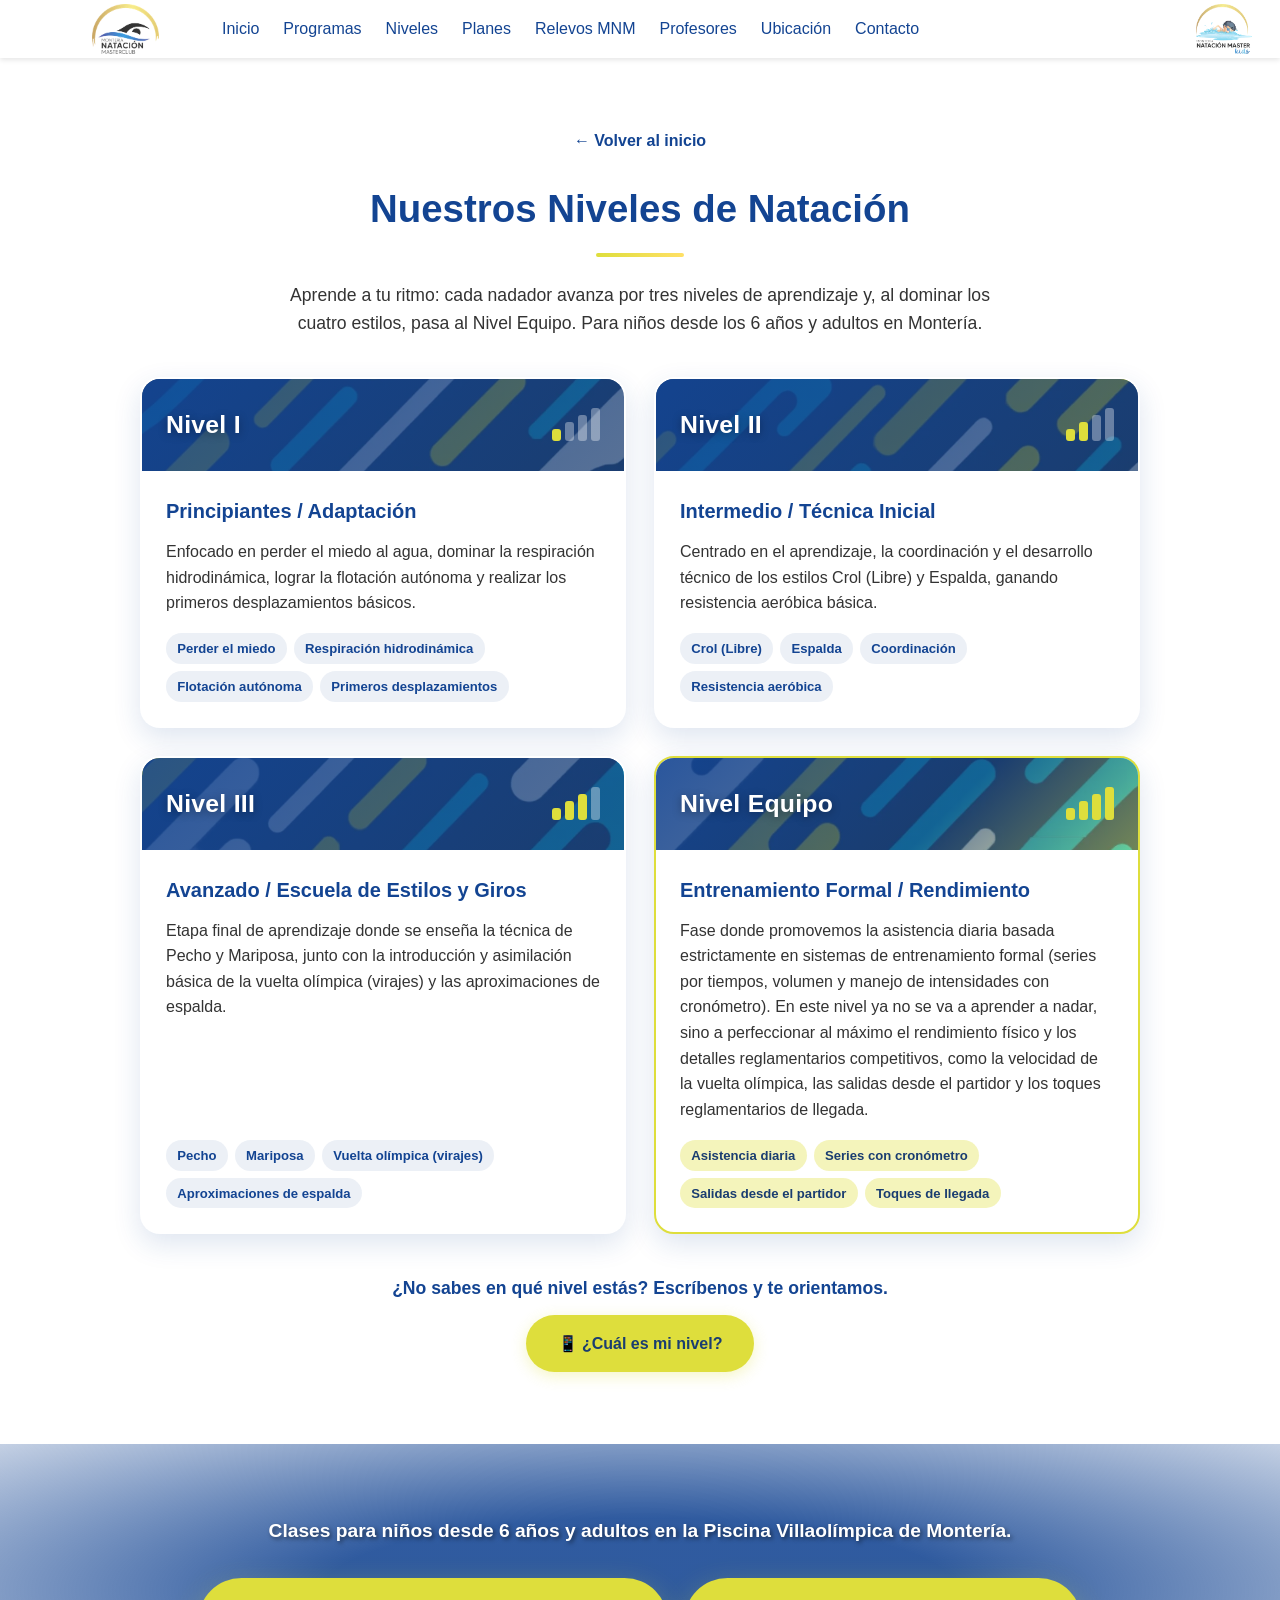
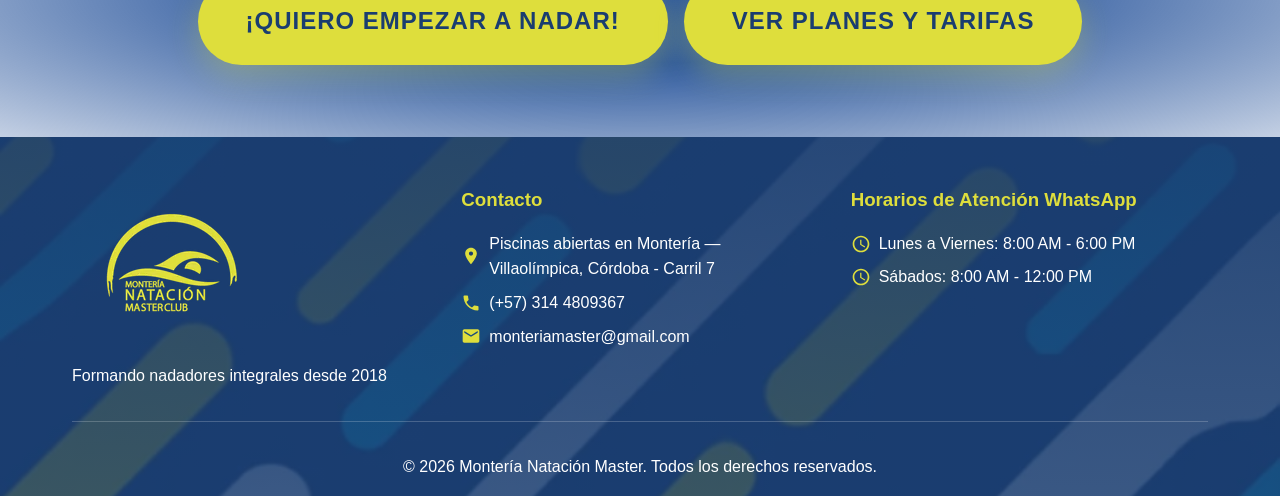
==== niveles/index.html @ 9a516d20 "adicionar archivos y readme y copyrigth" ====
<!DOCTYPE html>
<html lang="es">
<head>
    <meta charset="UTF-8">
    <meta name="viewport" content="width=device-width, initial-scale=1.0">

    <!-- SEO Meta Tags -->
    <title>Niveles de Natación en Montería | Nivel I, II, III y Equipo | Club MNM</title>
    <meta name="description" content="Conoce los niveles de natación del Club Montería Natación Master: Nivel I Principiantes, Nivel II Técnica Inicial, Nivel III Estilos y Giros y Nivel Equipo. Niños desde 6 años y adultos.">
    <meta name="keywords" content="niveles de natacion, niveles de natacion monteria, natacion principiantes monteria, perder el miedo al agua, aprender a nadar monteria, clases de natacion niños monteria, clases de natacion adultos monteria, equipo de natacion monteria">
    <meta name="author" content="Club Montería Natación Master">
    <meta name="robots" content="index, follow, max-image-preview:large, max-snippet:-1, max-video-preview:-1">
    <meta name="geo.region" content="CO-COR">
    <meta name="geo.placename" content="Montería">
    <link rel="canonical" href="https://monterianatacionmaster.netlify.app/niveles/">

    <!-- Open Graph / Facebook -->
    <meta property="og:type" content="website">
    <meta property="og:url" content="https://monterianatacionmaster.netlify.app/niveles/">
    <meta property="og:title" content="Niveles de Natación | Club Montería Natación Master">
    <meta property="og:description" content="Nivel I Principiantes · Nivel II Técnica Inicial · Nivel III Estilos y Giros · Nivel Equipo. ¿Cuál es tu nivel? Niños desde 6 años y adultos en Montería.">
    <meta property="og:image" content="https://monterianatacionmaster.netlify.app/logo/MNM.png">
    <meta property="og:image:width" content="1202">
    <meta property="og:image:height" content="900">
    <meta property="og:image:alt" content="Club Montería Natación Master - Niveles de natación">
    <meta property="og:locale" content="es_CO">
    <meta property="og:site_name" content="Club Montería Natación Master">

    <!-- Twitter Card -->
    <meta name="twitter:card" content="summary_large_image">
    <meta name="twitter:url" content="https://monterianatacionmaster.netlify.app/niveles/">
    <meta name="twitter:title" content="Niveles de Natación | Club Montería Natación Master">
    <meta name="twitter:description" content="Nivel I Principiantes · Nivel II Técnica Inicial · Nivel III Estilos y Giros · Nivel Equipo. Niños desde 6 años y adultos en Montería.">
    <meta name="twitter:image" content="https://monterianatacionmaster.netlify.app/logo/MNM.png">

    <!-- Favicon -->
    <link rel="icon" type="image/png" href="/logo/MNM.png">

    <!-- Google Tag Manager (carga diferida para no bloquear el render) -->
    <script>
    function loadGTM() {
        (function(w,d,s,l,i){w[l]=w[l]||[];w[l].push({'gtm.start':
        new Date().getTime(),event:'gtm.js'});var f=d.getElementsByTagName(s)[0],
        j=d.createElement(s),dl=l!='dataLayer'?'&l='+l:'';j.async=true;j.src=
        'https://www.googletagmanager.com/gtm.js?id='+i+dl;f.parentNode.insertBefore(j,f);
        })(window,document,'script','dataLayer','GTM-WV86WF3R');
    }
    window.addEventListener('load', function() {
        if ('requestIdleCallback' in window) {
            requestIdleCallback(loadGTM, { timeout: 4000 });
        } else {
            setTimeout(loadGTM, 2000);
        }
    });
    </script>
    <!-- End Google Tag Manager -->
    <link rel="stylesheet" href="/css/styles.min.css?v=20261004c">
    <style>
        .levels-page{margin-top:80px;padding-top:3rem}
        .levels-page .section-title{font-size:2.4rem}
        .level-body h2{color:var(--primary-color);font-size:1.25rem;margin-bottom:.75rem}
        .nav-logos a{display:flex;align-items:center;pointer-events:auto}
        .levels-back{display:inline-block;margin-bottom:1.5rem;color:var(--primary-color);font-weight:700;text-decoration:none}
        .levels-back:hover{text-decoration:underline}
        .levels-page-actions{display:flex;flex-wrap:wrap;gap:1rem;justify-content:center;margin-top:1.25rem}
        .levels-page-actions .enrollment-button{margin:0}
        @media (max-width:768px){
            .levels-page{margin-top:70px;padding-top:2rem}
            .levels-page .section-title{font-size:1.9rem}
        }
    </style>
</head>
<body>
    <!-- Google Tag Manager (noscript) -->
    <noscript><iframe src="https://www.googletagmanager.com/ns.html?id=GTM-WV86WF3R"
    height="0" width="0" style="display:none;visibility:hidden"></iframe></noscript>
    <!-- End Google Tag Manager (noscript) -->

    <!-- Header -->
    <header class="header">
        <nav class="nav-container" aria-label="Navegación principal">
            <div class="nav-logos">
                <a href="/" aria-label="Ir al inicio"><img src="/logo/MNM.webp" alt="Logo Montería Natación Master" class="nav-logo-left" decoding="async"></a>
                <a href="/" aria-label="Ir al inicio"><img src="/logo/MNMKIDS.webp" alt="Logo MNM Kids" class="nav-logo-right" decoding="async"></a>
            </div>
            <button type="button" class="hamburger" id="hamburger" aria-label="Abrir menú de navegación" aria-expanded="false" aria-controls="navMenu">
                <span></span>
                <span></span>
                <span></span>
            </button>
            <ul class="nav-menu" id="navMenu">
                <li><a href="/">Inicio</a></li>
                <li><a href="/#programas">Programas</a></li>
                <li><a href="/niveles/" aria-current="page">Niveles</a></li>
                <li><a href="/#planes">Planes</a></li>
                <li><a href="/#relevos">Relevos MNM</a></li>
                <li><a href="/#profesores">Profesores</a></li>
                <li><a href="/#ubicacion">Ubicación</a></li>
                <li><a href="/#contacto">Contacto</a></li>
            </ul>
        </nav>
    </header>

    <main>
        <!-- Nuestros Niveles -->
        <section class="section levels-section levels-page visible" id="niveles">
            <div class="container">
                <a href="/" class="levels-back">← Volver al inicio</a>
                <h1 class="section-title">Nuestros Niveles de Natación</h1>
                <p class="levels-intro">Aprende a tu ritmo: cada nadador avanza por tres niveles de aprendizaje y, al dominar los cuatro estilos, pasa al Nivel Equipo. Para niños desde los 6 años y adultos en Montería.</p>
                <div class="levels-grid">
                    <article class="level-card">
                        <header class="level-header">
                            <span class="level-number">Nivel I</span>
                            <span class="level-meter" aria-hidden="true"><i class="on"></i><i></i><i></i><i></i></span>
                        </header>
                        <div class="level-body">
                            <h2>Principiantes / Adaptación</h2>
                            <p>Enfocado en perder el miedo al agua, dominar la respiración hidrodinámica, lograr la flotación autónoma y realizar los primeros desplazamientos básicos.</p>
                            <ul class="level-tags">
                                <li>Perder el miedo</li>
                                <li>Respiración hidrodinámica</li>
                                <li>Flotación autónoma</li>
                                <li>Primeros desplazamientos</li>
                            </ul>
                        </div>
                    </article>
                    <article class="level-card">
                        <header class="level-header">
                            <span class="level-number">Nivel II</span>
                            <span class="level-meter" aria-hidden="true"><i class="on"></i><i class="on"></i><i></i><i></i></span>
                        </header>
                        <div class="level-body">
                            <h2>Intermedio / Técnica Inicial</h2>
                            <p>Centrado en el aprendizaje, la coordinación y el desarrollo técnico de los estilos Crol (Libre) y Espalda, ganando resistencia aeróbica básica.</p>
                            <ul class="level-tags">
                                <li>Crol (Libre)</li>
                                <li>Espalda</li>
                                <li>Coordinación</li>
                                <li>Resistencia aeróbica</li>
                            </ul>
                        </div>
                    </article>
                    <article class="level-card">
                        <header class="level-header">
                            <span class="level-number">Nivel III</span>
                            <span class="level-meter" aria-hidden="true"><i class="on"></i><i class="on"></i><i class="on"></i><i></i></span>
                        </header>
                        <div class="level-body">
                            <h2>Avanzado / Escuela de Estilos y Giros</h2>
                            <p>Etapa final de aprendizaje donde se enseña la técnica de Pecho y Mariposa, junto con la introducción y asimilación básica de la vuelta olímpica (virajes) y las aproximaciones de espalda.</p>
                            <ul class="level-tags">
                                <li>Pecho</li>
                                <li>Mariposa</li>
                                <li>Vuelta olímpica (virajes)</li>
                                <li>Aproximaciones de espalda</li>
                            </ul>
                        </div>
                    </article>
                    <article class="level-card level-card--top">
                        <header class="level-header">
                            <span class="level-number">Nivel Equipo</span>
                            <span class="level-meter" aria-hidden="true"><i class="on"></i><i class="on"></i><i class="on"></i><i class="on"></i></span>
                        </header>
                        <div class="level-body">
                            <h2>Entrenamiento Formal / Rendimiento</h2>
                            <p>Fase donde promovemos la asistencia diaria basada estrictamente en sistemas de entrenamiento formal (series por tiempos, volumen y manejo de intensidades con cronómetro). En este nivel ya no se va a aprender a nadar, sino a perfeccionar al máximo el rendimiento físico y los detalles reglamentarios competitivos, como la velocidad de la vuelta olímpica, las salidas desde el partidor y los toques reglamentarios de llegada.</p>
                            <ul class="level-tags">
                                <li>Asistencia diaria</li>
                                <li>Series con cronómetro</li>
                                <li>Salidas desde el partidor</li>
                                <li>Toques de llegada</li>
                            </ul>
                        </div>
                    </article>
                </div>
                <div class="levels-cta">
                    <p>¿No sabes en qué nivel estás? Escríbenos y te orientamos.</p>
                    <a href="https://wa.me/573144809367?text=Hola,%20quiero%20saber%20en%20qué%20nivel%20de%20natación%20estoy%20(Nivel%20I,%20II,%20III%20o%20Equipo)." target="_blank" rel="noopener noreferrer" class="cta-button">📱 ¿Cuál es mi nivel?</a>
                </div>
            </div>
        </section>

        <section class="enrollment-section">
            <div class="container">
                <p class="enrollment-text">Clases para niños desde 6 años y adultos en la Piscina Villaolímpica de Montería.</p>
                <div class="levels-page-actions">
                    <a href="https://wa.me/573144809367?text=Hola,%20vi%20los%20niveles%20de%20natación%20y%20quiero%20inscribirme." target="_blank" rel="noopener noreferrer" class="enrollment-button">¡Quiero empezar a nadar!</a>
                    <a href="/#planes" class="enrollment-button">Ver planes y tarifas</a>
                </div>
            </div>
        </section>
    </main>

    <!-- Footer -->
    <footer class="footer" id="contacto">
        <div class="container">
            <div class="footer-content">
                <div class="footer-section">
                    <img src="/logo/LOGO-AMARILLO.webp" alt="Montería Natación Master" class="footer-logo" loading="lazy" decoding="async">
                    <p>Formando nadadores integrales desde 2018</p>
                </div>
                <div class="footer-section">
                    <h3>Contacto</h3>
                    <div class="contact-item">
                        <svg class="contact-icon" viewBox="0 0 24 24">
                            <path d="M12 2C8.13 2 5 5.13 5 9c0 5.25 7 13 7 13s7-7.75 7-13c0-3.87-3.13-7-7-7zm0 9.5c-1.38 0-2.5-1.12-2.5-2.5s1.12-2.5 2.5-2.5 2.5 1.12 2.5 2.5-1.12 2.5-2.5 2.5z"/>
                        </svg>
                        <span>Piscinas abiertas en Montería — Villaolímpica, Córdoba - Carril 7</span>
                    </div>
                    <div class="contact-item">
                        <svg class="contact-icon" viewBox="0 0 24 24">
                            <path d="M6.62 10.79c1.44 2.83 3.76 5.14 6.59 6.59l2.2-2.2c.27-.27.67-.36 1.02-.24 1.12.37 2.33.57 3.57.57.55 0 1 .45 1 1V20c0 .55-.45 1-1 1-9.39 0-17-7.61-17-17 0-.55.45-1 1-1h3.5c.55 0 1 .45 1 1 0 1.25.2 2.45.57 3.57.11.35.03.74-.25 1.02l-2.2 2.2z"/>
                        </svg>
                        <span>(+57) 314 4809367</span>
                    </div>
                    <div class="contact-item">
                        <svg class="contact-icon" viewBox="0 0 24 24">
                            <path d="M20 4H4c-1.1 0-1.99.9-1.99 2L2 18c0 1.1.9 2 2 2h16c1.1 0 2-.9 2-2V6c0-1.1-.9-2-2-2zm0 4l-8 5-8-5V6l8 5 8-5v2z"/>
                        </svg>
                        <span>monteriamaster@gmail.com</span>
                    </div>
                </div>
                <div class="footer-section">
                    <h3>Horarios de Atención WhatsApp</h3>
                    <div class="contact-item">
                        <svg class="contact-icon" viewBox="0 0 24 24">
                            <path d="M11.99 2C6.47 2 2 6.48 2 12s4.47 10 9.99 10C17.52 22 22 17.52 22 12S17.52 2 11.99 2zM12 20c-4.42 0-8-3.58-8-8s3.58-8 8-8 8 3.58 8 8-3.58 8-8 8z"/>
                            <path d="M12.5 7H11v6l5.25 3.15.75-1.23-4.5-2.67z"/>
                        </svg>
                        <span>Lunes a Viernes: 8:00 AM - 6:00 PM</span>
                    </div>
                    <div class="contact-item">
                        <svg class="contact-icon" viewBox="0 0 24 24">
                            <path d="M11.99 2C6.47 2 2 6.48 2 12s4.47 10 9.99 10C17.52 22 22 17.52 22 12S17.52 2 11.99 2zM12 20c-4.42 0-8-3.58-8-8s3.58-8 8-8 8 3.58 8 8-3.58 8-8 8z"/>
                            <path d="M12.5 7H11v6l5.25 3.15.75-1.23-4.5-2.67z"/>
                        </svg>
                        <span>Sábados: 8:00 AM - 12:00 PM</span>
                    </div>
                </div>
            </div>
            <div class="footer-bottom">
                <p>&copy; 2026 Montería Natación Master. Todos los derechos reservados.</p>
            </div>
        </div>
    </footer>

    <script type="application/ld+json">
    {
      "@context": "https://schema.org",
      "@type": "BreadcrumbList",
      "itemListElement": [
        {"@type": "ListItem", "position": 1, "name": "Inicio", "item": "https://monterianatacionmaster.netlify.app/"},
        {"@type": "ListItem", "position": 2, "name": "Niveles de natación", "item": "https://monterianatacionmaster.netlify.app/niveles/"}
      ]
    }
    </script>
    <script type="application/ld+json">
    {
      "@context": "https://schema.org",
      "@type": "ItemList",
      "name": "Niveles de natación - Club Montería Natación Master",
      "itemListElement": [
        {"@type": "ListItem", "position": 1, "name": "Nivel I — Principiantes / Adaptación"},
        {"@type": "ListItem", "position": 2, "name": "Nivel II — Intermedio / Técnica Inicial"},
        {"@type": "ListItem", "position": 3, "name": "Nivel III — Avanzado / Escuela de Estilos y Giros"},
        {"@type": "ListItem", "position": 4, "name": "Nivel Equipo — Entrenamiento Formal / Rendimiento"}
      ]
    }
    </script>

    <script>
        (function () {
            var hamburger = document.getElementById('hamburger');
            var navMenu = document.getElementById('navMenu');
            function setMenuOpen(isOpen) {
                hamburger.classList.toggle('active', isOpen);
                navMenu.classList.toggle('active', isOpen);
                hamburger.setAttribute('aria-expanded', isOpen ? 'true' : 'false');
                hamburger.setAttribute('aria-label', isOpen ? 'Cerrar menú de navegación' : 'Abrir menú de navegación');
            }
            hamburger.addEventListener('click', function () {
                setMenuOpen(!navMenu.classList.contains('active'));
            });
            navMenu.querySelectorAll('a').forEach(function (link) {
                link.addEventListener('click', function () { setMenuOpen(false); });
            });
        })();
    </script>
</body>
</html>
---- css/styles.min.css ----
*{margin:0;padding:0;box-sizing:border-box}:root{--primary-color:#134492;--secondary-color:#dede3c;--tertiary-color:#1a3d70;--text-light:#ffffff;--text-dark:#333333;--gray-light:#f5f5f5}body{font-family:-apple-system,BlinkMacSystemFont,'Segoe UI',Roboto,'Helvetica Neue',Arial,sans-serif;line-height:1.6;color:var(--primary-color);background:white}.header{background:white;color:var(--primary-color);padding:1rem 0;position:fixed;width:100%;top:0;z-index:1000;box-shadow:0 2px 5px rgba(0,0,0,0.1);transition:all 0.3s ease}.header.scrolled{padding:0.5rem 0;box-shadow:0 4px 20px rgba(0,0,0,0.15);background:rgba(255,255,255,0.98);-webkit-backdrop-filter:blur(10px);backdrop-filter:blur(10px)}.header.scrolled .nav-logo-left,.header.scrolled .nav-logo-right{height:40px}.nav-container{max-width:1200px;margin:0 auto;padding:0 2rem;display:flex;justify-content:space-between;align-items:center;position:relative}.nav-logos{position:absolute;top:50%;transform:translateY(-50%);width:100%;display:flex;justify-content:space-between;align-items:center;pointer-events:none;z-index:0;padding:0 20px}.nav-menu{display:flex;list-style:none;gap:1.5rem;margin:0 150px;flex-wrap:wrap;justify-content:center;position:relative;z-index:1}.nav-logo-left,.nav-logo-right{height:50px;width:auto;max-height:50px;object-fit:contain;flex-shrink:0;opacity:0.8}.hamburger{display:none;flex-direction:column;cursor:pointer;padding:5px;z-index:1001;border:none;background:transparent}.hamburger span{width:25px;height:3px;background-color:var(--primary-color);margin:3px 0;transition:0.3s;border-radius:2px}.hamburger.active span:nth-child(1){transform:rotate(-45deg) translate(-5px,6px)}.hamburger.active span:nth-child(2){opacity:0}.hamburger.active span:nth-child(3){transform:rotate(45deg) translate(-5px,-6px)}.logo{font-size:1.5rem;font-weight:bold;color:var(--secondary-color)}.nav-menu a{color:var(--primary-color);text-decoration:none;transition:color 0.3s}.nav-menu a:hover{color:var(--secondary-color)}.hero{margin-top:60px;position:relative;height:70vh;overflow:hidden;display:flex;align-items:center;justify-content:center}.video-container{position:absolute;top:0;left:0;width:100%;height:100%;overflow:hidden;background:var(--primary-color)}.video-container video{width:100%;height:100%;object-fit:cover;opacity:0;transition:opacity 0.8s ease}.video-container video.is-visible{opacity:1}@media (max-width:768px){.video-container video{display:none}}.video-overlay{position:absolute;top:0;left:0;width:100%;height:100%;background:rgba(19,68,146,0.35);opacity:0;transition:opacity 0.6s ease}.video-overlay.is-visible{opacity:1}.hero-content{position:relative;z-index:2;text-align:center;color:var(--text-light);padding:2rem 2.5rem;background:rgba(13,42,92,0.72);border-radius:18px;max-width:920px;margin:0 1rem;box-shadow:0 8px 32px rgba(0,0,0,0.35)}.hero h1{font-size:3rem;margin-bottom:1rem;text-shadow:2px 2px 4px rgba(0,0,0,0.5)}.hero p{font-size:1.5rem;margin-bottom:0.75rem;text-shadow:2px 2px 8px rgba(0,0,0,0.9);line-height:1.4}.hero .hero-highlight{display:inline-block;background:linear-gradient(90deg,#ffe066,var(--secondary-color),#ffd24d);background-size:200% 200%;color:#0d2a5c;padding:0.35rem 0.75rem;border-radius:8px;font-weight:800;font-size:1.35rem;line-height:1.35;box-shadow:0 4px 16px rgba(0,0,0,0.45);animation:hero-highlight-shine 4s ease infinite;text-shadow:none}.hero .hero-info{font-size:1.15rem;font-weight:600}@keyframes hero-highlight-shine{0%{background-position:0% 50%}100%{background-position:100% 50%}}@media (max-width:768px){.hero h1{font-size:2.4rem}.hero p{font-size:1.05rem}.hero .hero-highlight{display:block;font-size:1rem;padding:0.45rem 0.65rem;margin:0.25rem auto;max-width:100%}.hero .hero-info{font-size:0.95rem}.hero-content{padding:1.25rem 1rem;margin:0 0.75rem}}@media (max-width:480px){.hero h1{font-size:2rem}.hero p{font-size:0.95rem}.hero .hero-highlight{font-size:0.92rem}.cta-button.cta-whatsapp{font-size:1rem;padding:0.85rem 1.25rem;width:100%;max-width:320px}}.cta-button{display:inline-block;position:relative;background:var(--secondary-color);color:var(--tertiary-color);padding:1rem 2rem;text-decoration:none;border-radius:50px;font-weight:bold;transition:all 0.3s ease;overflow:hidden;box-shadow:0 4px 15px rgba(222,222,60,0.3);animation:cta-pulse 2.6s ease-in-out infinite;cursor:pointer}.cta-button:hover{transform:translateY(-3px) scale(1.05);background:#f0f03a;box-shadow:0 0 20px rgba(222,222,60,0.6),0 0 40px rgba(222,222,60,0.4),0 0 60px rgba(222,222,60,0.2),0 8px 25px rgba(0,0,0,0.3)}.cta-button.cta-whatsapp{font-size:1.15rem;letter-spacing:0.02em;margin-top:0.5rem}.cta-button .ripple{position:absolute;border-radius:50%;background:rgba(255,255,255,0.6);transform:scale(0);animation:ripple-animation 0.6s linear;pointer-events:none}@keyframes ripple-animation{to{transform:scale(4);opacity:0}}@keyframes cta-pulse{0%{box-shadow:0 4px 15px rgba(222,222,60,0.3);transform:translateY(0)}50%{box-shadow:0 0 25px rgba(222,222,60,0.55);transform:translateY(-2px)}100%{box-shadow:0 4px 15px rgba(222,222,60,0.3);transform:translateY(0)}}.featured-highlight{background:linear-gradient(135deg,var(--primary-color) 0%,var(--tertiary-color) 100%);padding:2.5rem 2rem;text-align:center;color:white;position:relative;overflow:hidden;box-shadow:0 10px 40px rgba(0,0,0,0.2)}.featured-highlight::before{content:'';position:absolute;top:0;left:0;width:100%;height:100%;background:linear-gradient(90deg,transparent,rgba(255,255,255,0.15),transparent);animation:shine 3s infinite;will-change:transform}.featured-highlight::after{content:'';position:absolute;top:0;left:0;width:100%;height:100%;background:radial-gradient(circle at 50% 50%,rgba(222,222,60,0.1) 0%,transparent 70%);pointer-events:none}@keyframes shine{0%{transform:translateX(-100%)}100%{transform:translateX(200%)}}.featured-highlight-content{position:relative;z-index:1;max-width:1400px;margin:0 auto}.featured-highlight h2{font-size:3.5rem;margin-bottom:2rem;text-shadow:3px 3px 6px rgba(0,0,0,0.4);color:var(--secondary-color);font-weight:900;letter-spacing:1px}.featured-highlight p{font-size:1.25rem;line-height:1.45;margin-bottom:0;text-shadow:2px 2px 4px rgba(0,0,0,0.4);font-weight:600;max-width:900px;margin-left:auto;margin-right:auto}.featured-highlight p strong{color:var(--secondary-color);font-weight:800;text-shadow:2px 2px 4px rgba(0,0,0,0.5)}.featured-highlight .highlight-badge{display:inline-block;background:linear-gradient(90deg,var(--secondary-color),#ffe066,var(--secondary-color));background-size:200% 200%;color:var(--tertiary-color);padding:1rem 2.5rem;border-radius:50px;font-weight:bold;font-size:1.4rem;margin-top:1.5rem;box-shadow:0 8px 25px rgba(222,222,60,0.6);transition:transform 0.3s ease,box-shadow 0.3s ease;animation:badge-shine 3s ease infinite}@keyframes badge-shine{0%{background-position:0% 50%}100%{background-position:100% 50%}}.featured-highlight .highlight-badge:hover{transform:scale(1.05);box-shadow:0 12px 35px rgba(222,222,60,0.8)}.announcements{background:var(--secondary-color);padding:1.5rem 0;overflow:hidden;position:relative}.announcements-track{display:flex;animation:slide 6s linear infinite;align-items:center}.announcement-item{color:var(--tertiary-color);font-weight:bold;font-size:1.1rem;padding:0 4rem;display:inline-block;flex-shrink:0;min-width:max-content;line-height:1.4;text-align:center;white-space:pre-line}.announcement-title{display:block;font-size:1.4rem;margin-bottom:0rem;line-height:1}.announcement-subtitle{display:block;font-size:0.9rem;opacity:0.9;line-height:1}@keyframes slide{0%{transform:translateX(0)}100%{transform:translateX(-50%)}}.special-offers{background:white;padding:3rem 0;text-align:center;position:relative;overflow:hidden;border-top:3px solid var(--secondary-color);border-bottom:3px solid var(--secondary-color)}.special-offers.hidden,.special-offers[hidden]{display:none !important}.pricing-section{background:var(--gray-light);text-align:center}.pricing-intro{max-width:720px;margin:0 auto 2rem;font-size:1.1rem;color:var(--primary-color)}.pricing-grid{display:flex;flex-wrap:wrap;justify-content:center;gap:1.5rem;max-width:1100px;margin:0 auto 2rem}.pricing-grid>.pricing-card{flex:0 1 calc((100% - 3rem) / 3);min-width:280px}@media (max-width:960px){.pricing-grid>.pricing-card{flex-basis:calc((100% - 1.5rem) / 2)}}.pricing-card{background:#fff;border-radius:18px;padding:1.75rem 1.5rem;text-align:left;box-shadow:0 8px 24px rgba(19,68,146,0.1);border:2px solid transparent;opacity:0;transform:translateY(28px);transition:opacity 0.55s ease,transform 0.55s ease,box-shadow 0.3s ease,border-color 0.3s ease}.pricing-card.visible{opacity:1;transform:translateY(0)}.pricing-card.visible:hover{transform:translateY(-6px);box-shadow:0 14px 32px rgba(19,68,146,0.16)}.pricing-card--highlight.visible:hover{border-color:var(--secondary-color);box-shadow:0 14px 36px rgba(222,222,60,0.4)}.pricing-card--highlight{border-color:var(--secondary-color);box-shadow:0 8px 28px rgba(222,222,60,0.35);position:relative}.pricing-badge{display:inline-block;background:var(--secondary-color);color:var(--tertiary-color);font-weight:800;font-size:0.8rem;letter-spacing:0.04em;text-transform:uppercase;padding:0.3rem 0.7rem;border-radius:999px;margin-bottom:0.75rem}.pricing-card h3{color:var(--primary-color);margin-bottom:1rem;font-size:1.25rem}.pricing-deadline{margin:-0.5rem 0 1rem;font-size:0.9rem;font-weight:700;color:var(--tertiary-color)}.pricing-card ul{list-style:none;padding:0;margin:0}.pricing-card li{display:flex;justify-content:space-between;gap:1rem;padding:0.65rem 0;border-bottom:1px solid #eee;color:var(--text-dark)}.pricing-card li:last-child{border-bottom:none}.pricing-card li strong{color:var(--primary-color);white-space:nowrap}.pricing-note{margin-top:1rem;font-size:0.85rem;color:#666}.offer-content{position:relative;z-index:2}.countdown-container{display:flex;flex-direction:column;align-items:center;gap:2rem}.countdown-timer{display:flex;gap:2rem;justify-content:center;flex-wrap:wrap}.time-unit{background:var(--primary-color);color:white;padding:1.5rem;border-radius:15px;min-width:100px;text-align:center;box-shadow:0 5px 15px rgba(0,0,0,0.2);animation:pulse 2s infinite}.time-number{display:block;font-size:2.5rem;font-weight:bold;line-height:1}.time-label{display:block;font-size:0.9rem;margin-top:0.5rem;opacity:0.9}@keyframes pulse{0%,100%{transform:scale(1)}50%{transform:scale(1.05)}}.offer-details{max-width:600px;margin:0 auto}.offer-title{color:var(--primary-color);font-size:2rem;margin-bottom:1rem;text-shadow:2px 2px 4px rgba(0,0,0,0.1)}.offer-description{font-size:1.2rem;color:var(--text-dark);margin-bottom:1.5rem;line-height:1.6}.offer-features{display:flex;flex-direction:column;gap:1rem;margin-top:1.5rem}.feature{background:var(--gray-light);padding:1rem;border-radius:10px;font-weight:bold;color:var(--primary-color);border-left:4px solid var(--secondary-color)}@media (max-width:768px){.countdown-timer{gap:1rem}.time-unit{min-width:80px;padding:1rem}.time-number{font-size:2rem}.offer-title{font-size:1.5rem}.offer-description{font-size:1rem;padding:0 1rem}.offer-features{padding:0 1rem}.pricing-grid{padding:0 0.5rem}.pricing-grid>.pricing-card{flex-basis:100%;min-width:0}.pricing-card li{font-size:0.95rem}}.enrollment-section{background:linear-gradient(135deg,var(--primary-color),var(--tertiary-color));padding:3rem 0;text-align:center}.enrollment-button{display:inline-block;position:relative;background:var(--secondary-color);color:var(--tertiary-color);padding:1.5rem 3rem;text-decoration:none;border-radius:50px;font-weight:bold;font-size:1.5rem;transition:all 0.3s ease;box-shadow:0 10px 30px rgba(222,222,60,0.3);text-transform:uppercase;letter-spacing:1px;overflow:hidden;cursor:pointer}.enrollment-button:hover{transform:translateY(-5px) scale(1.05);background:#f0f03a;box-shadow:0 0 25px rgba(222,222,60,0.7),0 0 50px rgba(222,222,60,0.5),0 0 75px rgba(222,222,60,0.3),0 15px 40px rgba(0,0,0,0.4)}.enrollment-button .ripple{position:absolute;border-radius:50%;background:rgba(255,255,255,0.6);transform:scale(0);animation:ripple-animation 0.6s linear;pointer-events:none}.enrollment-text{color:white;font-size:1.2rem;margin-bottom:2rem;text-shadow:2px 2px 4px rgba(0,0,0,0.5)}.pqrs-section{background:var(--gray-light);padding:4rem 0}.pqrs-intro{text-align:center;font-size:1.1rem;color:var(--text-color);margin-bottom:3rem;max-width:600px;margin-left:auto;margin-right:auto}.pqrs-form{max-width:800px;margin:0 auto;background:white;padding:3rem;border-radius:15px;box-shadow:0 10px 30px rgba(0,0,0,0.1)}.form-group{margin-bottom:1.5rem}.form-row{display:grid;grid-template-columns:1fr 1fr;gap:1.5rem}.form-group label{display:block;font-weight:bold;color:var(--primary-color);margin-bottom:0.5rem}.form-group input,.form-group select,.form-group textarea{width:100%;padding:0.8rem;border:2px solid #e0e0e0;border-radius:8px;font-size:1rem;transition:border-color 0.3s ease}.form-group input:focus,.form-group select:focus,.form-group textarea:focus{outline:none;border-color:var(--secondary-color)}.checkbox-group{display:flex;align-items:flex-start}.checkbox-label{display:flex;align-items:flex-start;cursor:pointer;font-size:0.9rem;line-height:1.4}.checkbox-label input[type="checkbox"]{width:auto;margin-right:8px;margin-top:2px;transform:scale(1.2)}.checkbox-text{color:#555}.pqrs-submit-btn{position:relative;background:linear-gradient(135deg,var(--primary-color),var(--secondary-color));color:white;border:none;padding:1rem 2rem;border-radius:50px;font-size:1.1rem;font-weight:bold;cursor:pointer;display:flex;align-items:center;gap:0.5rem;margin:2rem auto 0;transition:all 0.3s ease;overflow:hidden;box-shadow:0 4px 15px rgba(19,68,146,0.3)}.pqrs-submit-btn:hover{transform:translateY(-3px) scale(1.05);box-shadow:0 0 25px rgba(222,222,60,0.7),0 0 50px rgba(222,222,60,0.5),0 0 75px rgba(222,222,60,0.3),0 8px 25px rgba(0,0,0,0.3)}.pqrs-submit-btn .ripple{position:absolute;border-radius:50%;background:rgba(255,255,255,0.6);transform:scale(0);animation:ripple-animation 0.6s linear;pointer-events:none}.btn-icon{width:20px;height:20px;fill:currentColor}.section{padding:4rem 0;opacity:0;transform:translateY(50px);transition:opacity 0.8s ease,transform 0.8s ease}.section.visible{opacity:1;transform:translateY(0)}.hero{opacity:1;transform:translateY(0)}.container{max-width:1200px;margin:0 auto;padding:0 2rem}.section-title{text-align:center;font-size:2.5rem;color:var(--primary-color);margin-bottom:3rem}.school-info{background:var(--gray-light)}.info-grid{display:grid;grid-template-columns:repeat(3,1fr);gap:2rem;margin-bottom:3rem}@media (max-width:768px){.info-grid{grid-template-columns:1fr}}.info-card{background:white;padding:2rem;border-radius:15px;box-shadow:0 3px 10px rgba(0,0,0,0.1);text-align:center;transition:all 0.3s ease;position:relative;overflow:hidden;transform-style:preserve-3d;perspective:1000px;opacity:0;transform:translateY(30px)}.info-card.visible{opacity:1;transform:translateY(0)}.info-card:hover{transform:translateY(-5px);border:2px solid var(--secondary-color);box-shadow:0 0 20px rgba(222,222,60,0.5),0 0 40px rgba(222,222,60,0.3),0 10px 30px rgba(0,0,0,0.3)}.info-card h3{color:var(--primary-color);margin-bottom:1rem;font-size:1.5rem}.info-icon{width:60px;height:60px;margin:0 auto 1rem;display:flex;align-items:center;justify-content:center}.info-icon svg{width:50px;height:50px;fill:var(--secondary-color)}.programs{display:grid;grid-template-columns:repeat(3,1fr);gap:2rem;margin-top:2rem}.programs .program-card:nth-child(4){grid-column:1;grid-row:2;transform:translateX(50%)}.programs .program-card:nth-child(5){grid-column:3;grid-row:2;transform:translateX(-50%)}.program-card{background:var(--tertiary-color);color:var(--text-light);padding:2rem;border-radius:15px;text-align:center;transition:all 0.3s ease;position:relative;overflow:hidden;transform-style:preserve-3d;perspective:1000px;opacity:0;transform:translateY(30px)}.program-card.visible{opacity:1;transform:translateY(0)}.program-card:hover{transform:scale(1.05);border:2px solid var(--secondary-color);box-shadow:0 0 20px rgba(222,222,60,0.5),0 0 40px rgba(222,222,60,0.3),0 10px 30px rgba(0,0,0,0.3)}.program-icon{width:60px;height:60px;margin:0 auto 1rem;display:flex;align-items:center;justify-content:center}.program-icon svg{width:40px;height:40px;fill:var(--secondary-color)}.teachers{background:white}.teachers-grid{display:grid;grid-template-columns:repeat(2,1fr);gap:2rem;max-width:720px;margin:0 auto}.teacher-card--disabled{display:none !important}@media (max-width:768px){.teachers-grid{grid-template-columns:1fr}}.teacher-card{text-align:center;transition:all 0.3s ease;position:relative;transform-style:preserve-3d;perspective:1000px;opacity:0;transform:translateY(30px)}.teacher-card.visible{opacity:1;transform:translateY(0)}.teacher-card:hover{transform:translateY(-10px);box-shadow:0 0 20px rgba(222,222,60,0.4),0 0 40px rgba(222,222,60,0.2),0 15px 35px rgba(0,0,0,0.2)}.teacher-photo{width:200px;height:200px;border-radius:50%;overflow:hidden;margin:0 auto 1rem;box-shadow:0 5px 15px rgba(0,0,0,0.2);transition:transform 0.3s}.teacher-card:hover .teacher-photo{transform:scale(1.1)}.teacher-photo img{width:100%;height:100%;object-fit:cover}.teacher-name{font-size:1.3rem;color:var(--primary-color);margin-bottom:0.5rem}.teacher-role{color:#666;font-style:italic}.testimonials{background:var(--gray-light);padding:4rem 0}.testimonials-grid{display:grid;grid-template-columns:repeat(auto-fit,minmax(300px,1fr));gap:2rem;margin-top:2rem}.testimonial-card{background:white;padding:2rem;border-radius:15px;box-shadow:0 5px 20px rgba(0,0,0,0.1);transition:all 0.3s ease;position:relative;overflow:hidden;transform-style:preserve-3d;perspective:1000px;opacity:0;transform:translateY(30px)}.testimonial-card.visible{opacity:1;transform:translateY(0)}.testimonial-card:hover{transform:translateY(-5px);box-shadow:0 0 20px rgba(222,222,60,0.5),0 0 40px rgba(222,222,60,0.3),0 10px 30px rgba(0,0,0,0.2)}.testimonial-card::before{content:'"';position:absolute;top:-10px;left:20px;font-size:4rem;color:var(--secondary-color);font-family:Georgia,serif;line-height:1}.testimonial-content{margin-bottom:1.5rem}.stars{font-size:1.2rem;margin-bottom:1rem;color:#ffd700}.testimonial-content p{font-style:italic;line-height:1.6;color:var(--text-color);margin:0;font-size:1rem}.testimonial-author{padding-top:1rem;border-top:1px solid #eee}.author-info h3{margin:0 0 0.25rem 0;color:var(--primary-color);font-size:1rem}.author-info span{color:#666;font-size:0.9rem}@media (max-width:768px){.testimonials-grid{grid-template-columns:1fr;gap:1.5rem}.testimonial-card{padding:1.5rem}.testimonial-card::before{font-size:3rem;top:-5px;left:15px}}.swimmer-highlight{background:var(--gray-light)}.swimmer-content{display:grid;grid-template-columns:1fr 2fr;gap:3rem;align-items:center}.swimmer-photo{width:240px;height:300px;border-radius:10px;overflow:hidden;box-shadow:0 10px 30px rgba(0,0,0,0.2)}.swimmer-photo img{width:100%;height:100%;object-fit:cover}.swimmer-info h3{color:var(--primary-color);font-size:2rem;margin-bottom:1rem}.achievement-badge{display:inline-block;background:var(--secondary-color);color:var(--tertiary-color);padding:0.5rem 1rem;border-radius:20px;font-weight:bold;margin-bottom:1rem}.special-programs{background:white}.special-grid{display:grid;grid-template-columns:repeat(3,1fr);gap:2rem}@media (max-width:768px){.special-grid{grid-template-columns:1fr}.programs{grid-template-columns:1fr !important;gap:1.5rem;display:grid !important}.programs .program-card:nth-child(4),.programs .program-card:nth-child(5){grid-column:auto;transform:none}}@media (max-width:480px){.programs{grid-template-columns:1fr !important;gap:1rem;display:grid !important}.programs .program-card:nth-child(3){margin:0 auto;max-width:300px}}@media screen and (max-width:768px){.programs{display:flex !important;flex-direction:column !important;gap:1.5rem !important}.program-card{width:100% !important;max-width:none !important;flex:none !important}}.location{background:linear-gradient(135deg,#f8f9fa 0%,#e9ecef 100%)}.location-content{display:grid;grid-template-columns:1fr 1fr;gap:3rem;align-items:start}.location-info{display:flex;flex-direction:column;gap:2rem}.info-item{display:flex;align-items:flex-start;gap:1rem;background:white;padding:1.5rem;border-radius:10px;box-shadow:0 3px 10px rgba(0,0,0,0.1);transition:transform 0.3s}.info-item:hover{transform:translateY(-3px);box-shadow:0 5px 20px rgba(0,0,0,0.15)}.location-icon{width:50px;height:50px;background:var(--primary-color);border-radius:50%;display:flex;align-items:center;justify-content:center;flex-shrink:0}.location-icon svg{width:24px;height:24px;fill:white}.info-content h3{color:var(--primary-color);margin-bottom:0.5rem;font-size:1.2rem}.info-content p{margin:0;color:#666;line-height:1.5}.info-content a{color:var(--primary-color);text-decoration:none;font-weight:600}.info-content a:hover{color:var(--secondary-color)}.map-container{border-radius:15px;overflow:hidden;box-shadow:0 8px 25px rgba(0,0,0,0.15);height:fit-content}.map-container iframe{width:100%;height:400px;border:none}@media (max-width:768px){.location-content{grid-template-columns:1fr;gap:2rem}.map-container iframe{height:300px}}.special-card{background:var(--primary-color);color:white;padding:2rem;border-radius:10px;position:relative;overflow:hidden;transition:transform 0.3s}.special-card::before{content:'';position:absolute;top:-50%;right:-50%;width:200%;height:200%;background:var(--secondary-color);opacity:0.1;transform:rotate(45deg);transition:transform 0.5s}.special-card:hover{transform:translateY(-5px);border:2px solid var(--secondary-color)}.special-card:hover::before{transform:rotate(45deg) translateY(50px)}.special-card h3{font-size:1.5rem;margin-bottom:1rem;position:relative;display:flex;align-items:center;gap:1rem}.special-icon{width:50px;height:50px;background:var(--primary-color);border-radius:50%;display:flex;align-items:center;justify-content:center;flex-shrink:0}.special-icon svg{width:30px;height:30px;fill:var(--secondary-color)}.special-card p{position:relative}.gallery{background:var(--gray-light);overflow:hidden}.gallery-container{position:relative;height:400px;display:flex;align-items:center;justify-content:center;perspective:1000px}.gallery-track{display:flex;gap:2rem;transform-style:preserve-3d}.gallery-card{width:300px;height:350px;background:white;border-radius:15px;overflow:hidden;box-shadow:0 10px 30px rgba(0,0,0,0.3);transition:transform 0.5s,opacity 0.5s;cursor:pointer}.gallery-card img{width:100%;height:100%;object-fit:cover}.gallery-card:hover{transform:translateY(-20px) scale(1.05)}.gallery-mobile{display:none;padding:2rem 0;background:var(--gray-light)}.gallery-mobile-container{overflow-x:auto;padding:1rem 0;scrollbar-width:none;-ms-overflow-style:none}.gallery-mobile-container::-webkit-scrollbar{display:none}.gallery-mobile-track{display:flex;gap:1rem;padding:0 1rem;min-width:max-content}.gallery-mobile-card{width:250px;height:300px;background:white;border-radius:12px;overflow:hidden;box-shadow:0 5px 15px rgba(0,0,0,0.2);flex-shrink:0;transition:transform 0.3s}.gallery-mobile-card:active{transform:scale(0.98)}.gallery-mobile-card img{width:100%;height:100%;object-fit:cover}.gallery-mobile-hint{text-align:center;color:#666;font-size:0.9rem;margin-top:1rem;font-style:italic}.downloads{background:white}.download-form{max-width:500px;margin:0 auto;background:var(--gray-light);padding:2rem;border-radius:10px}.form-group{margin-bottom:1.5rem}.form-group label{display:block;margin-bottom:0.5rem;color:var(--primary-color);font-weight:bold}.form-group input{width:100%;padding:0.75rem;border:1px solid #ddd;border-radius:5px;font-size:1rem}.submit-button{width:100%;position:relative;background:var(--primary-color);color:white;padding:1rem;border:none;border-radius:50px;font-size:1rem;font-weight:600;cursor:pointer;transition:all 0.3s ease;overflow:hidden;box-shadow:0 4px 15px rgba(19,68,146,0.3)}.submit-button:hover{background:var(--tertiary-color);transform:translateY(-2px);box-shadow:0 0 20px rgba(26,61,112,0.6),0 0 40px rgba(26,61,112,0.4),0 0 60px rgba(26,61,112,0.2),0 8px 25px rgba(0,0,0,0.3)}.submit-button .ripple{position:absolute;border-radius:50%;background:rgba(255,255,255,0.6);transform:scale(0);animation:ripple-animation 0.6s linear;pointer-events:none}.share-button{display:flex;align-items:center;justify-content:center;padding:0.8rem 1.2rem;border:none;border-radius:25px;font-size:0.9rem;font-weight:500;cursor:pointer;transition:all 0.3s ease;text-decoration:none;color:white;min-width:160px}.whatsapp-button{background:linear-gradient(135deg,#25D366,#128C7E)}.whatsapp-button:hover{background:linear-gradient(135deg,#128C7E,#075E54);transform:translateY(-2px);box-shadow:0 4px 15px rgba(37,211,102,0.3)}.instagram-button{background:linear-gradient(135deg,#E4405F,#C13584,#833AB4)}.instagram-button:hover{background:linear-gradient(135deg,#C13584,#833AB4,#5851DB);transform:translateY(-2px);box-shadow:0 4px 15px rgba(228,64,95,0.3)}@media (max-width:768px){.share-buttons{flex-direction:column !important;align-items:center}.share-button{width:100%;max-width:200px}}.resultado-busqueda{max-width:500px;margin:2rem auto 0;background:#f0f8ff;padding:1.5rem;border-radius:10px;border-left:4px solid var(--primary-color)}.resultado-busqueda h3{color:var(--primary-color);margin-bottom:1rem}.datos-estudiante{background:white;padding:1rem;border-radius:8px;margin-bottom:1rem}.datos-estudiante p{margin:0.5rem 0;font-size:0.95rem}.datos-estudiante h4{color:var(--primary-color);margin:1rem 0 0.5rem 0;font-size:1.1rem;border-bottom:2px solid var(--secondary-color);padding-bottom:0.3rem}.datos-estudiante h4:first-child{margin-top:0}.datos-estudiante strong{color:var(--primary-color)}.mensaje-error{max-width:500px;margin:2rem auto 0;background:#ffebee;padding:1.5rem;border-radius:10px;border-left:4px solid #f44336;text-align:center}.mensaje-error p{color:#d32f2f;margin:0}.follow-section{background:var(--gray-light);padding:4rem 0}.social-container{display:flex;justify-content:center;gap:3rem;flex-wrap:wrap}.social-card{background:white;padding:2rem;border-radius:15px;box-shadow:0 5px 20px rgba(0,0,0,0.1);text-align:center;transition:transform 0.3s,box-shadow 0.3s;text-decoration:none;color:var(--text-dark);min-width:200px}.social-card:hover{transform:translateY(-10px);box-shadow:0 10px 30px rgba(0,0,0,0.2)}.social-logo{width:100px;height:100px;margin:0 auto 1rem;display:flex;align-items:center;justify-content:center;border-radius:50%;background:var(--secondary-color);transition:background 0.3s}.social-card:hover .social-logo{background:var(--primary-color)}.social-logo svg{width:55px;height:55px;fill:var(--primary-color);transition:fill 0.3s}.social-card:hover .social-logo svg{fill:var(--secondary-color)}.social-card h3{color:var(--primary-color);font-size:1.3rem;margin-bottom:0.5rem}.social-card p{color:#666;font-size:0.9rem}.chatbot-section{background:linear-gradient(135deg,var(--primary-color),var(--tertiary-color));padding:4rem 0;text-align:center;position:relative;overflow:hidden}.chatbot-section::before{content:'';position:absolute;top:-50%;left:-50%;width:200%;height:200%;background:radial-gradient(circle,rgba(222,222,60,0.1) 0%,transparent 70%);animation:float 6s ease-in-out infinite}@keyframes float{0%,100%{transform:translateY(0px) rotate(0deg)}50%{transform:translateY(-20px) rotate(180deg)}}.chatbot-content{position:relative;z-index:2}.chatbot-title{color:var(--secondary-color);font-size:2.5rem;margin-bottom:1rem;text-shadow:2px 2px 4px rgba(0,0,0,0.3)}.chatbot-description{color:white;font-size:1.2rem;margin-bottom:2rem;max-width:600px;margin-left:auto;margin-right:auto;line-height:1.6}.chatbot-features{display:grid;grid-template-columns:repeat(auto-fit,minmax(250px,1fr));gap:1.5rem;margin:2rem 0}.chatbot-feature{background:rgba(255,255,255,0.1);padding:1.5rem;border-radius:15px;-webkit-backdrop-filter:blur(10px);backdrop-filter:blur(10px);border:1px solid rgba(255,255,255,0.2)}.chatbot-feature h3{color:var(--secondary-color);margin-bottom:0.5rem;font-size:1.1rem}.chatbot-feature p{color:white;font-size:0.9rem}.chatbot-main-button{display:inline-block;position:relative;background:var(--secondary-color);color:var(--tertiary-color);padding:1.5rem 3rem;text-decoration:none;border-radius:50px;font-weight:bold;font-size:1.3rem;transition:all 0.3s ease;box-shadow:0 10px 30px rgba(222,222,60,0.3);text-transform:uppercase;letter-spacing:1px;margin-top:1rem;overflow:hidden;cursor:pointer}.chatbot-main-button:hover{transform:translateY(-5px) scale(1.05);background:#f0f03a;box-shadow:0 0 25px rgba(222,222,60,0.7),0 0 50px rgba(222,222,60,0.5),0 0 75px rgba(222,222,60,0.3),0 15px 40px rgba(0,0,0,0.4)}.chatbot-main-button .ripple{position:absolute;border-radius:50%;background:rgba(255,255,255,0.6);transform:scale(0);animation:ripple-animation 0.6s linear;pointer-events:none}.chatbot-container{position:fixed;bottom:30px;right:30px;z-index:1000}.chatbot-button{width:80px;height:80px;background:linear-gradient(135deg,var(--secondary-color),#f0f03a);border-radius:50%;display:flex;align-items:center;justify-content:center;cursor:pointer;box-shadow:0 8px 25px rgba(0,0,0,0.4);transition:all 0.3s ease;animation:pulse 2s infinite;border:3px solid var(--primary-color)}@keyframes pulse{0%{box-shadow:0 8px 25px rgba(0,0,0,0.4),0 0 0 0 rgba(222,222,60,0.7)}70%{box-shadow:0 8px 25px rgba(0,0,0,0.4),0 0 0 10px rgba(222,222,60,0)}100%{box-shadow:0 8px 25px rgba(0,0,0,0.4),0 0 0 0 rgba(222,222,60,0)}}.chatbot-button:hover{transform:scale(1.15);animation:none}.chatbot-button svg{width:40px;height:40px;fill:var(--tertiary-color)}.chatbot-tooltip{position:absolute;bottom:95px;right:0;background:var(--tertiary-color);color:white;padding:1rem 1.5rem;border-radius:15px;white-space:nowrap;opacity:0;transition:all 0.3s ease;pointer-events:none;box-shadow:0 8px 25px rgba(0,0,0,0.3);font-weight:bold}.chatbot-button:hover+.chatbot-tooltip{opacity:1;transform:translateY(-5px)}.promo-popup{position:fixed;inset:0;z-index:10000;display:flex;align-items:center;justify-content:center;padding:1rem;opacity:0;visibility:hidden;pointer-events:none;transition:opacity 0.35s ease,visibility 0.35s ease}.promo-popup.is-visible{opacity:1;visibility:visible;pointer-events:auto}.promo-popup-overlay{position:absolute;inset:0;background:rgba(13,42,92,0.72);backdrop-filter:blur(4px)}.promo-popup-content{position:relative;z-index:1;width:100%;max-width:520px;max-height:90vh;overflow-y:auto;background:#fff;border-radius:20px;box-shadow:0 20px 60px rgba(0,0,0,0.35);border:3px solid var(--secondary-color);animation:promo-popup-in 0.4s ease}@keyframes promo-popup-in{from{transform:translateY(24px) scale(0.96);opacity:0}to{transform:translateY(0) scale(1);opacity:1}}.promo-popup-close{position:absolute;top:0.75rem;right:0.75rem;width:36px;height:36px;border:none;border-radius:50%;background:rgba(19,68,146,0.1);color:var(--primary-color);font-size:1.5rem;line-height:1;cursor:pointer;transition:background 0.2s ease}.promo-popup-close:hover{background:rgba(19,68,146,0.2)}.promo-popup-header{background:linear-gradient(135deg,var(--primary-color),var(--tertiary-color));color:var(--text-light);padding:1.75rem 1.5rem 1.25rem;border-radius:17px 17px 0 0;text-align:center}.promo-popup-badge{display:inline-block;background:var(--secondary-color);color:var(--tertiary-color);font-weight:800;font-size:0.85rem;padding:0.4rem 0.9rem;border-radius:50px;margin-bottom:0.75rem}.promo-popup-header h2{font-size:1.35rem;margin-bottom:0.35rem}.promo-popup-subtitle{font-size:0.95rem;opacity:0.95}.promo-popup-body{padding:1.25rem 1.5rem;color:var(--primary-color)}.promo-popup-highlight{background:linear-gradient(90deg,#fff9c4,#fef9e0);border-left:4px solid var(--secondary-color);padding:0.85rem 1rem;border-radius:0 10px 10px 0;margin-bottom:1rem}.promo-popup-highlight strong{display:block;margin-bottom:0.25rem}.promo-popup-highlight p{font-size:0.9rem;margin:0}.promo-popup-offer{text-align:center;padding:0.75rem;margin-bottom:1rem;background:var(--gray-light);border-radius:10px}.promo-popup-offer p{margin:0;font-size:1rem}.promo-conditions{font-size:0.8rem;color:#666;font-weight:normal}.promo-popup-horarios h3{font-size:1rem;margin-bottom:0.5rem;color:var(--primary-color)}.promo-popup-horarios ul{list-style:none;padding:0;margin:0 0 1rem}.promo-popup-horarios li{padding:0.35rem 0;font-size:0.9rem;border-bottom:1px solid #eee}.promo-popup-horarios li:last-child{border-bottom:none}.promo-popup-seguimiento{background:rgba(19,68,146,0.06);padding:0.85rem 1rem;border-radius:10px;font-size:0.9rem;line-height:1.5}.promo-popup-seguimiento p{margin:0}.promo-popup-actions{display:flex;flex-wrap:wrap;gap:0.75rem;padding:0 1.5rem 1.5rem}.promo-popup-actions .cta-button{flex:1;width:100%;margin-top:0;text-align:center;box-sizing:border-box;background:#dede3c !important;color:#1a3d70 !important;box-shadow:0 4px 15px rgba(222,222,60,0.3) !important}.promo-popup-actions .cta-button:hover{background:#f0f03a !important;color:#1a3d70 !important;box-shadow:0 0 20px rgba(222,222,60,0.6),0 0 40px rgba(222,222,60,0.4),0 8px 25px rgba(0,0,0,0.2) !important}.promo-popup-btn{flex:1;min-width:140px;text-align:center;padding:0.85rem 1rem;border-radius:50px;font-weight:700;font-size:0.9rem;text-decoration:none;background:var(--secondary-color);color:var(--primary-color);box-shadow:0 4px 15px rgba(19,68,146,0.25);transition:transform 0.2s ease,box-shadow 0.2s ease}.promo-popup-btn:hover{transform:translateY(-2px);background:#f0f03a;box-shadow:0 6px 20px rgba(19,68,146,0.35)}body.promo-popup-open{overflow:hidden}@media (max-width:480px){.promo-popup-content{max-height:85vh}.promo-popup-header h2{font-size:1.15rem}.promo-popup-actions{flex-direction:column}.promo-popup-btn{width:100%}}.bubble-natalia{position:fixed;bottom:120px;right:30px;background:linear-gradient(135deg,var(--secondary-color),#f0f03a);color:var(--tertiary-color);padding:0.8rem 1.2rem;border-radius:25px;font-weight:bold;font-size:0.9rem;box-shadow:0 5px 15px rgba(0,0,0,0.3);z-index:999;animation:bounce 2s infinite;border:2px solid var(--primary-color)}.bubble-horarios{position:fixed;bottom:120px;right:30px;background:var(--primary-color);color:white;padding:0.6rem 1rem;border-radius:25px;font-size:0.8rem;box-shadow:0 5px 15px rgba(0,0,0,0.3);z-index:999;border:2px solid var(--secondary-color);cursor:pointer;transition:all 0.3s ease;white-space:nowrap;font-weight:bold}.bubble-horarios.collapsed{max-width:auto;width:auto}.bubble-horarios.expanded{max-width:280px;width:280px;white-space:normal;border-radius:15px;padding:1rem}.bubble-horarios .horarios-header{display:flex;align-items:center;justify-content:space-between;margin:0;color:var(--secondary-color);font-size:0.9rem}.bubble-horarios .horarios-content{margin-top:0.5rem;line-height:1.4;display:none}.bubble-horarios.expanded .horarios-content{display:block}.bubble-horarios .toggle-icon{margin-left:0.5rem;transition:transform 0.3s ease}.bubble-horarios.expanded .toggle-icon{transform:rotate(180deg)}.horarios-mobile{display:none}.horarios-desktop{display:inline}@keyframes bounce{0%,20%,50%,80%,100%{transform:translateY(0)}40%{transform:translateY(-10px)}60%{transform:translateY(-5px)}}@media (max-width:768px){.bubble-natalia{right:20px;bottom:100px;font-size:0.8rem;padding:0.6rem 1rem}.bubble-horarios{right:20px;bottom:100px;font-size:0.7rem;padding:0.5rem 0.8rem;border-radius:20px;min-width:80px}.bubble-horarios .horarios-header{font-size:0.7rem;white-space:nowrap}.horarios-mobile{display:none}.horarios-desktop{display:inline}.bubble-horarios.expanded{max-width:180px;width:180px;padding:0.7rem;right:20px;transform:none}.bubble-horarios.expanded .horarios-header{font-size:0.75rem}.bubble-horarios.expanded .horarios-content{font-size:0.65rem;line-height:1.3}}@media (max-width:480px){.bubble-horarios{right:20px;font-size:0.65rem;padding:0.4rem 0.7rem;min-width:85px}.bubble-horarios .horarios-header{font-size:0.65rem}.bubble-natalia{font-size:0.7rem;padding:0.5rem 0.8rem}.bubble-horarios.expanded{max-width:170px;width:170px;right:10px;transform:none}}.download-description{text-align:center;margin-bottom:2rem}.footer{background:var(--tertiary-color);color:var(--text-light);padding:3rem 0 1rem}.footer-logo{width:200px;height:auto;object-fit:contain;margin-bottom:1rem}.footer-content{display:grid;grid-template-columns:repeat(auto-fit,minmax(250px,1fr));gap:2rem;margin-bottom:2rem}.footer-section h3{color:var(--secondary-color);margin-bottom:1rem}.contact-item{display:flex;align-items:center;gap:0.5rem;margin-bottom:0.5rem}.contact-icon{width:20px;height:20px;fill:var(--secondary-color);flex-shrink:0}.social-icons{display:flex;gap:1rem;margin-top:1rem}.social-icon{width:40px;height:40px;background:var(--secondary-color);display:flex;align-items:center;justify-content:center;border-radius:5px;transition:transform 0.3s;text-decoration:none}.social-icon:hover{transform:translateY(-3px)}.social-icon svg{width:24px;height:24px;fill:var(--tertiary-color)}.footer-bottom{text-align:center;padding-top:2rem;border-top:1px solid rgba(255,255,255,0.2)}@media (max-width:768px){@keyframes slide{0%{transform:translateX(0)}100%{transform:translateX(-50%)}}.announcements-track{width:200% !important}.hamburger{display:flex;flex-shrink:0;margin-left:auto}.nav-container{display:flex;align-items:center;justify-content:space-between;gap:0.5rem;padding:0 1rem}.nav-logos{position:static;transform:none;width:auto;flex:1;min-width:0;display:flex;justify-content:flex-start;align-items:center;gap:0.5rem;padding:0;z-index:1}.nav-logo-left,.nav-logo-right{height:36px;max-height:36px;width:auto}.header.scrolled .nav-logo-left,.header.scrolled .nav-logo-right{height:32px}.nav-menu{position:fixed;top:70px;left:-100%;width:100%;height:calc(100vh - 70px);background:white;flex-direction:column;align-items:center;justify-content:flex-start;padding:2rem 0;transition:left 0.3s ease;box-shadow:0 2px 10px rgba(0,0,0,0.1);margin:0;gap:2rem;z-index:1000}.nav-menu.active{left:0}.nav-menu li{margin:0}.nav-menu a{font-size:0.9rem;padding:0.8rem 1.5rem;display:block;width:100%;text-align:center;border-bottom:1px solid #eee}.hero{margin-top:70px}.hero h1{font-size:2.4rem}.hero p{font-size:1.2rem}.featured-highlight{padding:2rem 1.5rem}.featured-highlight h2{font-size:2.2rem;margin-bottom:1.5rem}.featured-highlight p{font-size:1.05rem;line-height:1.4}.featured-highlight .highlight-badge{font-size:1.1rem;padding:0.8rem 1.8rem}.swimmer-content{grid-template-columns:1fr;text-align:center}.swimmer-photo{margin:0 auto}.container{padding:0 1rem}.section-title{font-size:2rem}.hero-content{padding:1rem}.cta-button{padding:0.8rem 1.5rem;font-size:0.95rem}.cta-button.cta-whatsapp{font-size:1rem}.announcements{padding:1.2rem 0}.announcement-item{padding:0 2rem}.announcement-title{font-size:1.2rem}.announcement-subtitle{font-size:0.8rem}.announcements-track{animation:slide 5s linear infinite}.gallery{display:none}.gallery-mobile{display:block}.enrollment-button{font-size:1.2rem;padding:1.2rem 2rem}.enrollment-text{font-size:1rem;margin-bottom:1.5rem}.chatbot-title{font-size:2rem}.chatbot-description{font-size:1rem}.chatbot-features{grid-template-columns:1fr;gap:1rem}.chatbot-main-button{font-size:1.1rem;padding:1.2rem 2rem}.chatbot-button{width:70px;height:70px;bottom:20px;right:20px}.chatbot-button svg{width:35px;height:35px}.gallery{display:none}.gallery-mobile{display:block}.gallery-mobile-card{width:200px;height:240px}.gallery-mobile-hint{font-size:0.8rem;padding:0 1rem}}@media (max-width:480px){@keyframes mobileSlide{0%{transform:translateX(0)}8.33%{transform:translateX(0)}16.66%{transform:translateX(-100vw)}25%{transform:translateX(-100vw)}33.33%{transform:translateX(-200vw)}41.66%{transform:translateX(-200vw)}50%{transform:translateX(-300vw)}58.33%{transform:translateX(-300vw)}66.66%{transform:translateX(-400vw)}75%{transform:translateX(-400vw)}83.33%{transform:translateX(-500vw)}91.66%{transform:translateX(-500vw)}100%{transform:translateX(-600vw)}}.announcements{padding:1rem 0;overflow:hidden}.announcements-track{display:flex;animation:mobileSlide 24s linear infinite !important;width:1200vw}.featured-highlight{padding:1.75rem 1rem}.featured-highlight h2{font-size:1.8rem;margin-bottom:1.2rem}.featured-highlight p{font-size:0.95rem;line-height:1.4}.featured-highlight .highlight-badge{font-size:1rem;padding:0.7rem 1.5rem}.announcement-item{width:100vw;padding:0 1rem;line-height:1.3;flex-shrink:0;display:flex;flex-direction:column;justify-content:center;align-items:center;text-align:center}.announcement-title{font-size:1rem}.announcement-subtitle{font-size:0.75rem}.announcements:active .announcements-track{animation-play-state:paused}.enrollment-section{padding:2rem 0}.back-to-top{position:fixed;bottom:30px;right:30px;width:50px;height:50px;background:linear-gradient(135deg,var(--primary-color),var(--tertiary-color));color:white;border:none;border-radius:50%;cursor:pointer;display:flex;align-items:center;justify-content:center;font-size:1.5rem;box-shadow:0 4px 15px rgba(0,0,0,0.3);opacity:0;visibility:hidden;transform:translateY(100px);transition:all 0.3s ease;z-index:999}.back-to-top.visible{opacity:1;visibility:visible;transform:translateY(0)}.back-to-top:hover{transform:translateY(-5px) scale(1.1);box-shadow:0 0 20px rgba(19,68,146,0.6),0 0 40px rgba(19,68,146,0.4),0 8px 25px rgba(0,0,0,0.3);background:linear-gradient(135deg,var(--tertiary-color),var(--primary-color))}.back-to-top:active{transform:translateY(-3px) scale(1.05)}@media (max-width:768px){.back-to-top{width:45px;height:45px;bottom:20px;right:20px;font-size:1.3rem}}.enrollment-text{font-size:0.9rem;margin-bottom:1rem;padding:0 1rem}.enrollment-button{font-size:1rem;padding:1rem 1.5rem;margin:0 1rem}.chatbot-title{font-size:1.8rem}.pqrs-form{padding:2rem 1rem}.form-row{grid-template-columns:1fr;gap:1rem}.testimonials-grid{grid-template-columns:1fr}.chatbot-description{font-size:0.9rem;padding:0 1rem}.chatbot-features{margin:1.5rem 0;padding:0 1rem}.chatbot-feature{padding:1rem}.chatbot-main-button{font-size:1rem;padding:1rem 1.5rem;margin:0 1rem}}.promo-popup{position:fixed;inset:0;z-index:10001;display:flex;align-items:center;justify-content:center;padding:1rem;opacity:0;visibility:hidden;transition:opacity 0.35s ease,visibility 0.35s ease}.promo-popup.is-visible{opacity:1;visibility:visible}.promo-popup-overlay{position:absolute;inset:0;background:rgba(13,42,92,0.75);backdrop-filter:blur(4px)}.promo-popup-content{position:relative;background:#fff;border-radius:20px;max-width:480px;width:100%;max-height:90vh;overflow-y:auto;box-shadow:0 20px 60px rgba(0,0,0,0.35);border:3px solid var(--secondary-color);animation:promoPopupIn 0.4s ease}@keyframes promoPopupIn{from{transform:translateY(30px) scale(0.95);opacity:0}to{transform:translateY(0) scale(1);opacity:1}}.promo-popup-close{position:absolute;top:0.75rem;right:0.75rem;width:36px;height:36px;border:none;background:var(--gray-light);color:var(--primary-color);font-size:1.5rem;line-height:1;border-radius:50%;cursor:pointer;display:flex;align-items:center;justify-content:center;transition:background 0.2s ease,transform 0.2s ease;z-index:1}.promo-popup-close:hover{background:var(--secondary-color);transform:scale(1.1)}.promo-popup-header{background:linear-gradient(135deg,var(--primary-color),var(--tertiary-color));color:white;padding:1.75rem 1.5rem 1.25rem;border-radius:17px 17px 0 0;text-align:center}.promo-popup-badge{display:inline-block;background:var(--secondary-color);color:var(--primary-color);font-weight:800;font-size:0.85rem;padding:0.35rem 0.85rem;border-radius:50px;margin-bottom:0.75rem}.promo-popup-header h2{font-size:1.35rem;margin-bottom:0.35rem;color:white}.promo-popup-subtitle{font-size:0.95rem;opacity:0.95;margin:0}.promo-popup-body{padding:1.25rem 1.5rem}.promo-popup-highlight{background:linear-gradient(90deg,#ffe066,#dede3c);color:var(--primary-color);padding:0.85rem 1rem;border-radius:12px;margin-bottom:1rem}.promo-popup-highlight strong{display:block;font-size:1rem;margin-bottom:0.25rem}.promo-popup-highlight p{font-size:0.88rem;margin:0;line-height:1.4}.promo-popup-offer{text-align:center;padding:0.75rem;margin-bottom:1rem;border:2px dashed var(--secondary-color);border-radius:12px}.promo-popup-offer p{margin:0;font-size:1.05rem;color:var(--primary-color)}.promo-conditions{font-size:0.8rem;font-weight:normal;opacity:0.85}.promo-popup-horarios h3{font-size:1rem;color:var(--primary-color);margin-bottom:0.5rem}.promo-popup-horarios ul{list-style:none;padding:0;margin:0}.promo-popup-horarios li{padding:0.4rem 0;font-size:0.9rem;border-bottom:1px solid var(--gray-light);line-height:1.45}.promo-popup-horarios li:last-child{border-bottom:none}.promo-popup-seguimiento{margin-top:1rem;padding:0.85rem;background:var(--gray-light);border-radius:12px;font-size:0.9rem;line-height:1.45}.promo-popup-seguimiento p{margin:0}.promo-popup-actions{display:flex;flex-direction:column;gap:0.65rem;padding:0 1.5rem 1.5rem}.promo-popup-actions .cta-button{width:100%;margin-top:0;text-align:center;box-sizing:border-box;background:#dede3c !important;color:#1a3d70 !important;box-shadow:0 4px 15px rgba(222,222,60,0.3) !important}.promo-popup-actions .cta-button:hover{background:#f0f03a !important;color:#1a3d70 !important;box-shadow:0 0 20px rgba(222,222,60,0.6),0 0 40px rgba(222,222,60,0.4),0 8px 25px rgba(0,0,0,0.2) !important}.promo-popup-btn{display:block;text-align:center;padding:0.85rem 1.25rem;border-radius:50px;font-weight:700;text-decoration:none;font-size:0.95rem;transition:transform 0.2s ease,box-shadow 0.2s ease}.promo-popup-btn:hover{transform:translateY(-2px);box-shadow:0 6px 20px rgba(0,0,0,0.15)}.promo-popup-btn-primary{background:#25d366;color:white}.promo-popup-btn-secondary{background:var(--primary-color);color:white}@media (max-width:480px){.promo-popup-content{border-radius:16px}.promo-popup-header{padding:1.5rem 1.25rem 1rem}.promo-popup-header h2{font-size:1.15rem}.promo-popup-badge{font-size:0.78rem}.promo-popup-body{padding:1rem 1.25rem}.promo-popup-actions{padding:0 1.25rem 1.25rem}}.enrollment-section{background:radial-gradient(ellipse at center,rgba(19,68,146,0.88) 0%,rgba(19,68,146,0.88) 35%,rgba(19,68,146,0.25) 100%),url('../img/fondo-mnm.webp') center / cover no-repeat;padding:4.5rem 0}.enrollment-text{max-width:760px;margin-left:auto;margin-right:auto;font-weight:600}.promo-popup-header{background:radial-gradient(ellipse at center,rgba(19,68,146,0.9) 0%,rgba(19,68,146,0.85) 40%,rgba(19,68,146,0.35) 100%),url('../img/fondo-mnm.webp') center / cover no-repeat}.featured-highlight{background:linear-gradient(90deg,rgba(19,68,146,0.35) 0%,rgba(19,68,146,0.9) 25%,rgba(19,68,146,0.9) 75%,rgba(19,68,146,0.35) 100%),url('../img/fondo-mnm.webp') center / cover no-repeat}.pricing-section{background:linear-gradient(180deg,rgba(19,68,146,0.72) 0%,rgba(26,61,112,0.82) 100%),url('../img/fondo-mnm.webp') center / cover no-repeat}.pricing-section .section-title,.pricing-section .pricing-intro{color:#fff;text-shadow:0 2px 8px rgba(0,0,0,0.45)}.pricing-section .pricing-intro strong{color:var(--secondary-color)}.pricing-section .pricing-card{box-shadow:0 12px 30px rgba(0,0,0,0.28)}.footer{background:linear-gradient(180deg,rgba(26,61,112,0.94) 0%,rgba(26,61,112,0.86) 100%),url('../img/fondo-mnm.webp') center / cover no-repeat}.pricing-card{position:relative;overflow:hidden;padding-top:calc(64px+1.25rem)}.pricing-card::before{content:"";position:absolute;top:0;left:0;right:0;height:64px;background:linear-gradient(rgba(19,68,146,0.55),rgba(19,68,146,0.55)),url('../img/fondo-mnm.webp') center / cover no-repeat}.pricing-card .pricing-badge{position:absolute;top:18px;left:1.5rem;z-index:1;margin:0;box-shadow:0 3px 10px rgba(0,0,0,0.25)}.pricing-card:nth-child(2)::before{background-position:center,20% 30%}.pricing-card:nth-child(3)::before{background-position:center,80% 60%}.pricing-card:nth-child(4)::before{background-position:center,40% 85%}.pricing-card:nth-child(5)::before{background-position:center,70% 10%}.info-card::before{content:"";position:absolute;top:0;left:0;right:0;height:70px;background:linear-gradient(rgba(19,68,146,0.3),rgba(19,68,146,0.3)),url('../img/fondo-mnm.webp') center / cover no-repeat}.info-card:nth-child(2)::before{background-position:center,25% 40%}.info-card:nth-child(3)::before{background-position:center,75% 70%}.info-card .info-icon{position:relative;z-index:1;width:76px;height:76px;margin-top:0;background:#fff;border-radius:50%;box-shadow:0 6px 16px rgba(19,68,146,0.25)}.info-card .info-icon svg{width:40px;height:40px;fill:var(--primary-color)}.program-card{background:var(--tertiary-color) url('../img/fondo-mnm.webp') center / cover no-repeat}.program-card:nth-child(2){background-position:20% 30%}.program-card:nth-child(3){background-position:80% 60%}.program-card:nth-child(4){background-position:35% 85%}.program-card:nth-child(5){background-position:65% 15%}.program-card::before{content:"";position:absolute;inset:0;background:rgba(26,61,112,0.86);transition:background 0.35s ease}.program-card:hover::before{background:rgba(26,61,112,0.7)}.program-card>*{position:relative;z-index:1}.testimonial-card{padding-bottom:calc(2rem+10px)}.testimonial-card::after{content:"";position:absolute;left:0;right:0;bottom:0;height:10px;background:url('../img/fondo-mnm.webp') center / cover no-repeat}.levels-section{background:#fff;text-align:center}.levels-intro{max-width:720px;margin:-1.5rem auto 2.5rem;font-size:1.1rem;color:var(--text-dark)}.levels-grid{display:grid;grid-template-columns:repeat(2,1fr);gap:1.75rem;max-width:1000px;margin:0 auto}.level-card{background:#fff;border-radius:20px;overflow:hidden;text-align:left;box-shadow:0 10px 28px rgba(19,68,146,0.14);border:2px solid transparent;display:flex;flex-direction:column;transition:transform 0.3s ease,box-shadow 0.3s ease,border-color 0.3s ease}.level-card:hover{transform:translateY(-6px);border-color:var(--secondary-color);box-shadow:0 16px 36px rgba(19,68,146,0.22)}.level-header{display:flex;align-items:center;justify-content:space-between;gap:1rem;min-height:92px;padding:1.25rem 1.5rem;color:#fff;background:linear-gradient(135deg,rgba(19,68,146,0.9),rgba(26,61,112,0.72)),url('../img/fondo-mnm.webp') center / cover no-repeat}.level-card:nth-child(2) .level-header{background-position:center,25% 35%}.level-card:nth-child(3) .level-header{background-position:center,75% 70%}.level-card:nth-child(4) .level-header{background-position:center,40% 90%}.level-card--top .level-header{background:linear-gradient(135deg,rgba(19,68,146,0.9) 0%,rgba(26,61,112,0.7) 60%,rgba(222,222,60,0.45) 100%),url('../img/fondo-mnm.webp') 40% 90% / cover no-repeat}.level-number{font-size:1.55rem;font-weight:900;letter-spacing:0.01em;text-shadow:0 2px 8px rgba(0,0,0,0.35)}.level-meter{display:inline-flex;align-items:flex-end;gap:4px}.level-meter i{display:block;width:9px;border-radius:3px;background:rgba(255,255,255,0.35)}.level-meter i:nth-child(1){height:12px}.level-meter i:nth-child(2){height:19px}.level-meter i:nth-child(3){height:26px}.level-meter i:nth-child(4){height:33px}.level-meter i.on{background:var(--secondary-color)}.level-body{padding:1.5rem;display:flex;flex-direction:column;flex:1}.level-body h3{color:var(--primary-color);font-size:1.25rem;margin-bottom:0.75rem}.level-body p{color:var(--text-dark);line-height:1.6;margin-bottom:1.1rem}.level-tags{list-style:none;display:flex;flex-wrap:wrap;gap:0.45rem;margin-top:auto}.level-tags li{background:rgba(19,68,146,0.08);color:var(--primary-color);font-size:0.82rem;font-weight:700;padding:0.3rem 0.7rem;border-radius:999px}.level-card--top{border-color:var(--secondary-color)}.level-card--top .level-tags li{background:rgba(222,222,60,0.35);color:var(--tertiary-color)}.levels-cta{margin-top:2.5rem}.levels-cta p{font-size:1.1rem;font-weight:600;margin-bottom:0.75rem}.program-link{display:inline-block;margin-top:0.85rem;color:var(--secondary-color);font-weight:800;text-decoration:none;border-bottom:2px solid transparent;transition:border-color 0.25s ease}.program-link:hover{border-color:var(--secondary-color)}.hero-actions{display:flex;flex-wrap:wrap;justify-content:center;gap:0.75rem;margin-top:0.5rem}.hero-actions .cta-button{margin-top:0}.bubble-niveles{position:fixed;left:24px;bottom:30px;z-index:999;display:inline-flex;align-items:center;gap:0.4rem;padding:0.7rem 1.1rem;border-radius:999px;background:var(--secondary-color);color:var(--tertiary-color);font-weight:800;font-size:0.95rem;text-decoration:none;border:2px solid var(--primary-color);box-shadow:0 6px 18px rgba(19,68,146,0.35);transition:transform 0.25s ease,opacity 0.3s ease,visibility 0.3s ease}.bubble-niveles:hover{transform:translateY(-3px)}.bubble-niveles.is-hidden{opacity:0;visibility:hidden;transform:translateY(12px)}@media (max-width:768px){.levels-grid{grid-template-columns:1fr;max-width:560px}}@media (max-width:768px){.levels-intro{margin-top:-1rem;font-size:1rem}.bubble-niveles{left:16px;bottom:20px;padding:0.55rem 0.9rem;font-size:0.85rem}}.event-section{background:var(--gray-light)}.event-card{display:flex;align-items:stretch;max-width:980px;margin:0 auto;border-radius:22px;overflow:hidden;box-shadow:0 16px 40px rgba(19,68,146,0.25);background:linear-gradient(90deg,rgba(19,68,146,0.93) 0%,rgba(19,68,146,0.88) 60%,rgba(19,68,146,0.55) 100%),url('../img/fondo-mnm.webp') center / cover no-repeat;color:#fff}.event-date{flex:0 0 170px;display:flex;flex-direction:column;align-items:center;justify-content:center;background:var(--secondary-color);color:var(--tertiary-color);padding:1.5rem 1rem;line-height:1}.event-date-day{font-size:4.5rem;font-weight:900}.event-date-month{font-size:1.6rem;font-weight:800;letter-spacing:0.12em;margin-top:0.35rem}.event-date-year{font-size:1rem;font-weight:700;margin-top:0.4rem;opacity:0.8}.event-info{padding:2rem 2.25rem;text-align:left}.event-kicker{display:inline-block;background:rgba(255,255,255,0.15);border:1px solid rgba(255,255,255,0.35);padding:0.3rem 0.8rem;border-radius:999px;font-size:0.85rem;font-weight:700;margin-bottom:0.75rem}.event-title{font-size:2.1rem;line-height:1.15;margin-bottom:0.75rem;color:#fff}.event-text{font-size:1.05rem;line-height:1.55;margin-bottom:1rem}.event-text strong{color:var(--secondary-color)}.event-facts{list-style:none;display:flex;flex-wrap:wrap;gap:0.5rem 1.25rem;margin-bottom:1.25rem;font-weight:600}.event-info .cta-button{margin-top:0}.promo-popup-event{background:linear-gradient(90deg,rgba(19,68,146,0.94),rgba(19,68,146,0.8)),url('../img/fondo-mnm.webp') center / cover no-repeat;color:#fff;padding:0.85rem 1rem;border-radius:12px;margin-bottom:1rem}.promo-popup-event strong{display:block;margin-bottom:0.25rem}.promo-popup-event p{font-size:0.88rem;line-height:1.4;margin:0}.promo-popup-event p strong{display:inline;color:var(--secondary-color)}@media (max-width:768px){.event-card{flex-direction:column}.event-date{flex:none;flex-direction:row;gap:0.6rem;padding:1rem}.event-date-day{font-size:2.6rem}.event-date-month,.event-date-year{margin-top:0}.event-info{padding:1.5rem 1.25rem;text-align:center}.event-title{font-size:1.6rem}.event-facts{justify-content:center}}@media (min-width:1024px) and (hover:hover){.pricing-section,.enrollment-section{background-attachment:scroll,fixed}}@media (max-width:768px){.enrollment-section{padding:3rem 0}}html.js-motion .hero:not(.is-ready) .hero-content>*{opacity:0;transform:translateY(22px)}html.js-motion .hero-content>*{transition:opacity 0.7s ease,transform 0.7s ease}.hero.is-ready .hero-content>*:nth-child(1){transition-delay:0.05s}.hero.is-ready .hero-content>*:nth-child(2){transition-delay:0.15s}.hero.is-ready .hero-content>*:nth-child(3){transition-delay:0.25s}.hero.is-ready .hero-content>*:nth-child(4){transition-delay:0.35s}.hero.is-ready .hero-content>*:nth-child(5){transition-delay:0.45s}.hero.is-ready .hero-content>*:nth-child(6){transition-delay:0.55s}.hero.is-ready .hero-content>*{opacity:1;transform:translateY(0)}.section-title{position:relative}.section-title::after{content:"";display:block;width:0;height:4px;margin:0.85rem auto 0;border-radius:4px;background:linear-gradient(90deg,var(--secondary-color),#ffe066);transition:width 0.75s ease}.section.visible .section-title::after,.pricing-section.visible .section-title::after{width:88px}.gallery-item{overflow:hidden}.gallery-item img{transition:transform 0.55s ease}.gallery-item:hover img{transform:scale(1.06)}.back-to-top{transition:opacity 0.3s ease,transform 0.3s ease,background 0.3s ease}.back-to-top:hover{transform:translateY(-4px) scale(1.06)}.cta-whatsapp{position:relative}.bubble-horarios{transition:transform 0.25s ease,box-shadow 0.25s ease}.bubble-horarios:hover{transform:translateY(-3px);box-shadow:0 8px 22px rgba(19,68,146,0.35)}@media (prefers-reduced-motion:reduce){.hero-content>*,.section,.info-card,.program-card,.teacher-card,.testimonial-card,.pricing-card,.section-title::after,.gallery-item img{opacity:1 !important;transform:none !important;transition:none !important;animation:none !important}.hero .hero-highlight,.cta-button,.featured-badge,.announcements-track{animation:none !important}.section-title::after{width:88px !important}.pricing-section,.enrollment-section{background-attachment:scroll !important}}
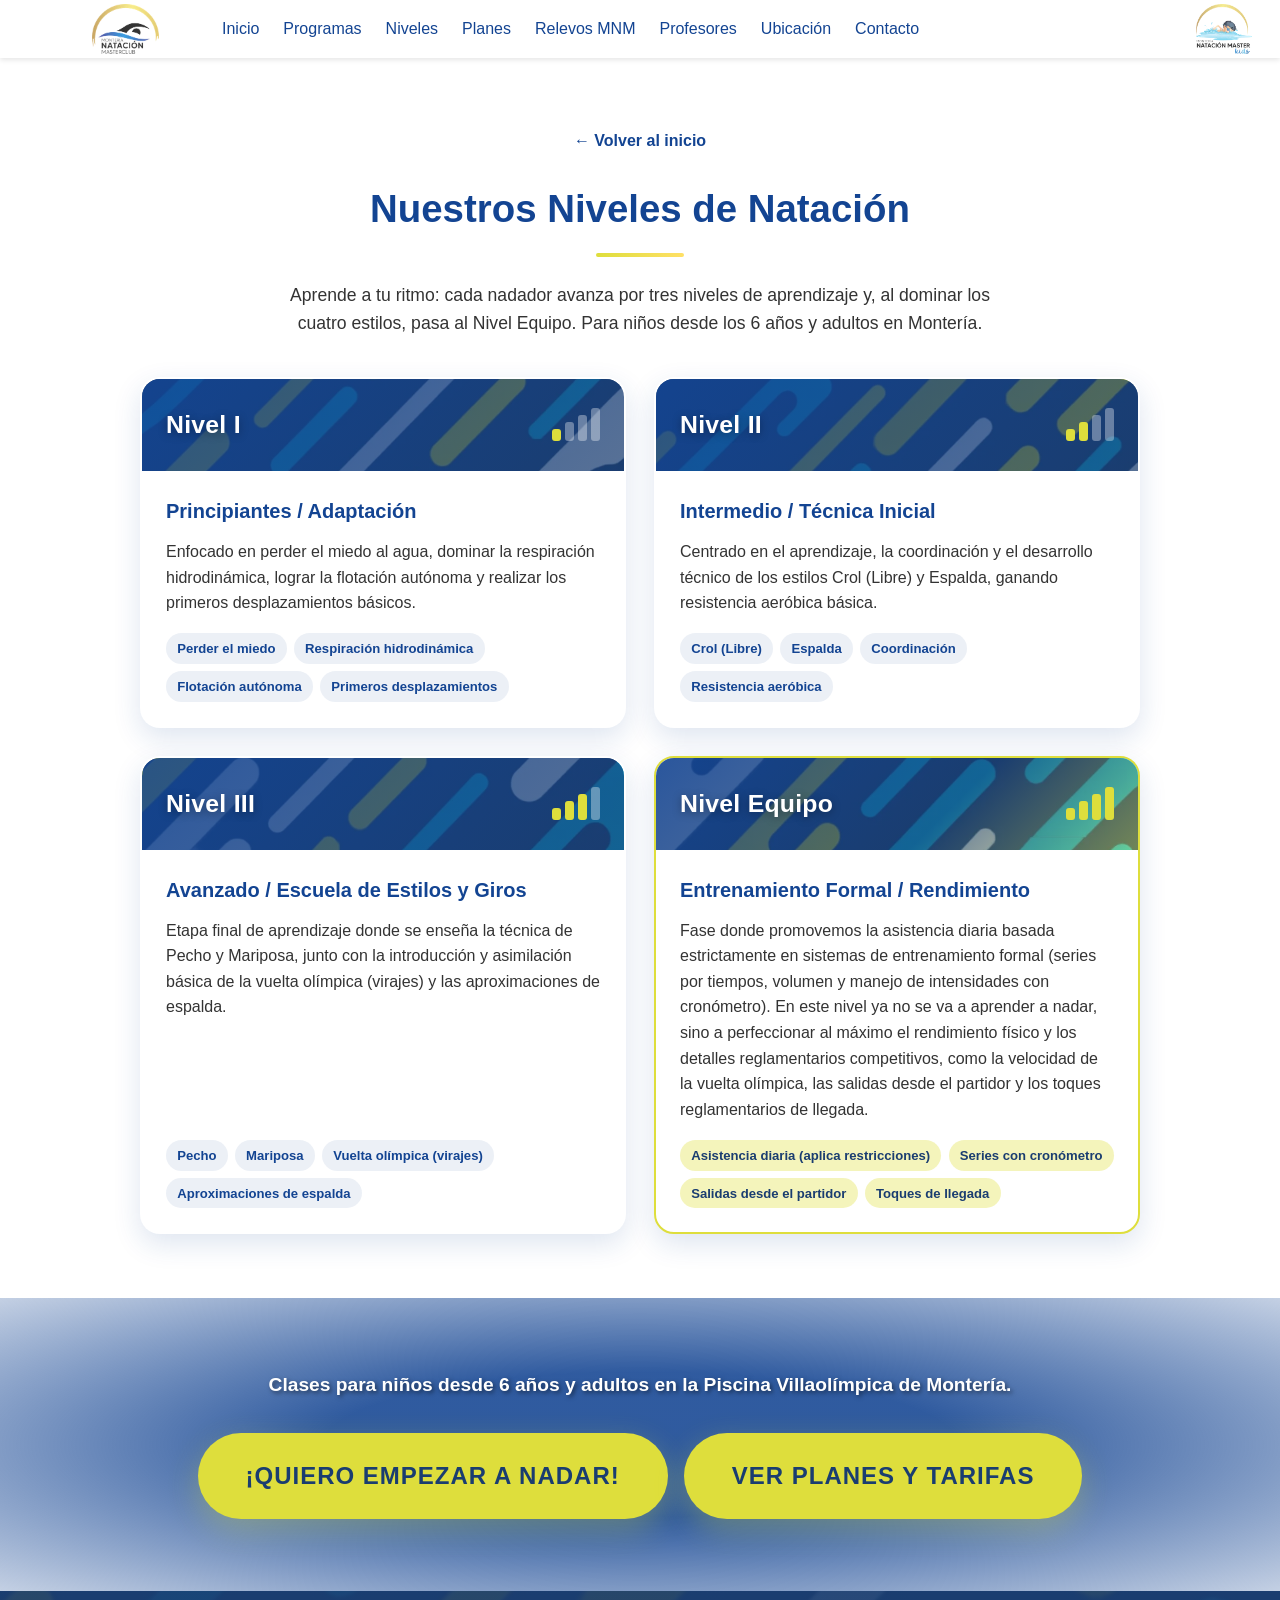
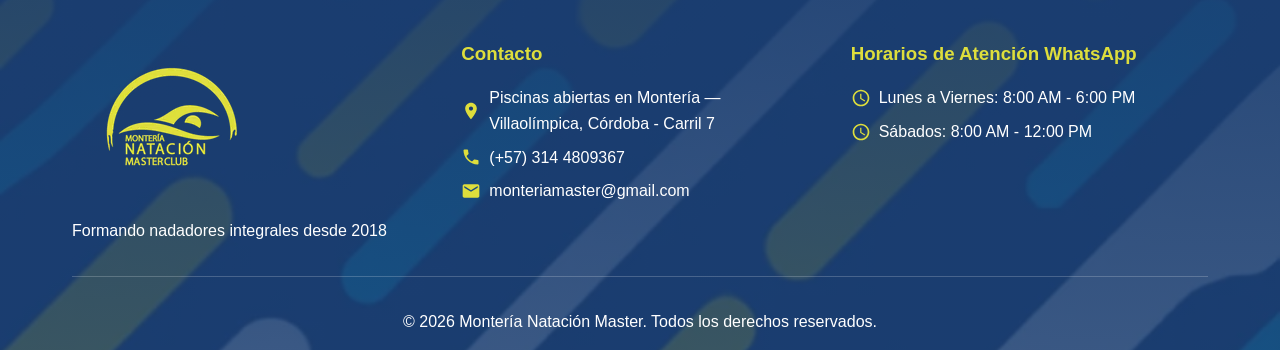
==== commit 895ccf55: "adicionar archivos y readme y copyrigth" ====
--- a/niveles/index.html
+++ b/niveles/index.html
@@ -166,17 +166,13 @@
                             <h2>Entrenamiento Formal / Rendimiento</h2>
                             <p>Fase donde promovemos la asistencia diaria basada estrictamente en sistemas de entrenamiento formal (series por tiempos, volumen y manejo de intensidades con cronómetro). En este nivel ya no se va a aprender a nadar, sino a perfeccionar al máximo el rendimiento físico y los detalles reglamentarios competitivos, como la velocidad de la vuelta olímpica, las salidas desde el partidor y los toques reglamentarios de llegada.</p>
                             <ul class="level-tags">
-                                <li>Asistencia diaria</li>
+                                <li>Asistencia diaria (aplica restricciones)</li>
                                 <li>Series con cronómetro</li>
                                 <li>Salidas desde el partidor</li>
                                 <li>Toques de llegada</li>
                             </ul>
                         </div>
                     </article>
-                </div>
-                <div class="levels-cta">
-                    <p>¿No sabes en qué nivel estás? Escríbenos y te orientamos.</p>
-                    <a href="https://wa.me/573144809367?text=Hola,%20quiero%20saber%20en%20qué%20nivel%20de%20natación%20estoy%20(Nivel%20I,%20II,%20III%20o%20Equipo)." target="_blank" rel="noopener noreferrer" class="cta-button">📱 ¿Cuál es mi nivel?</a>
                 </div>
             </div>
         </section>
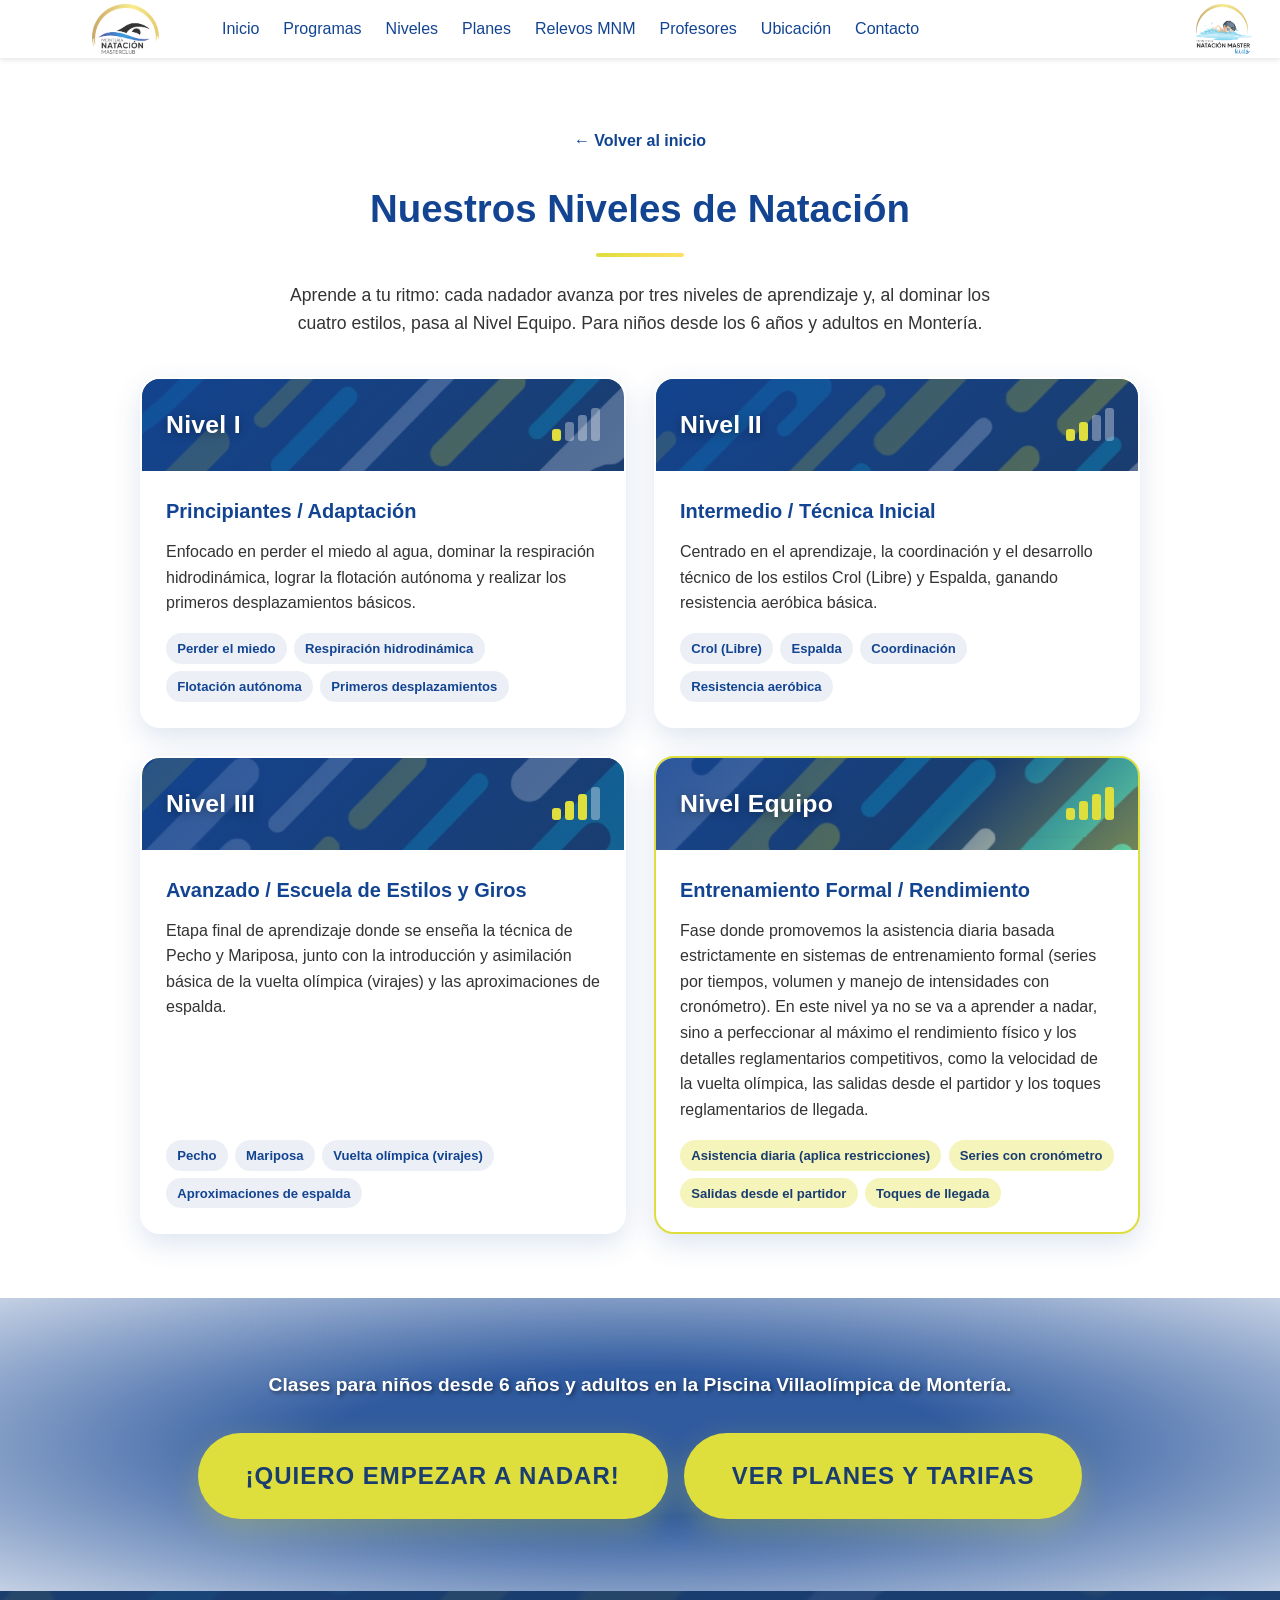
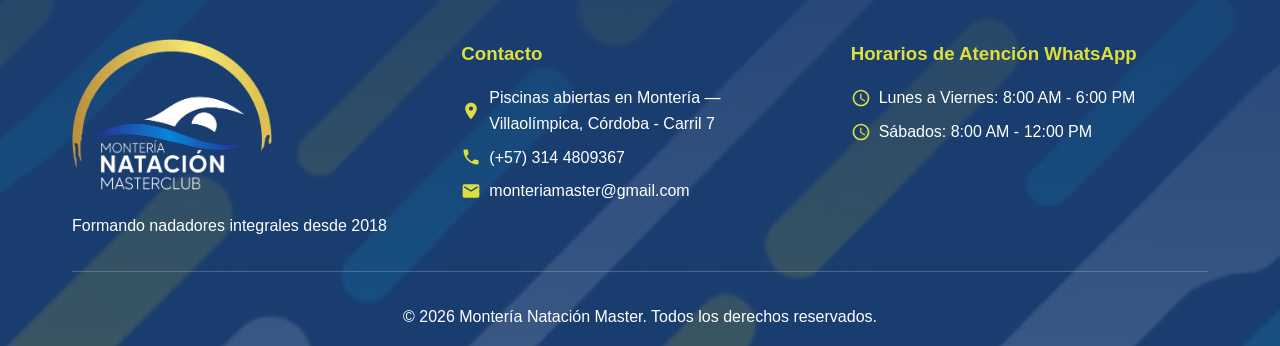
==== commit 2eeb29cd: "adicionar archivos y readme y copyrigth" ====
--- a/niveles/index.html
+++ b/niveles/index.html
@@ -54,7 +54,7 @@
     });
     </script>
     <!-- End Google Tag Manager -->
-    <link rel="stylesheet" href="/css/styles.min.css?v=20261004c">
+    <link rel="stylesheet" href="/css/styles.min.css?v=20261010b">
     <style>
         .levels-page{margin-top:80px;padding-top:3rem}
         .levels-page .section-title{font-size:2.4rem}
@@ -193,7 +193,7 @@
         <div class="container">
             <div class="footer-content">
                 <div class="footer-section">
-                    <img src="/logo/LOGO-AMARILLO.webp" alt="Montería Natación Master" class="footer-logo" loading="lazy" decoding="async">
+                    <img src="/logo/logo-mnm-blanco.webp" alt="Montería Natación Master" class="footer-logo" width="480" height="361" loading="lazy" decoding="async">
                     <p>Formando nadadores integrales desde 2018</p>
                 </div>
                 <div class="footer-section">
--- a/css/styles.min.css
+++ b/css/styles.min.css
@@ -1 +1 @@
-*{margin:0;padding:0;box-sizing:border-box}:root{--primary-color:#134492;--secondary-color:#dede3c;--tertiary-color:#1a3d70;--text-light:#ffffff;--text-dark:#333333;--gray-light:#f5f5f5}body{font-family:-apple-system,BlinkMacSystemFont,'Segoe UI',Roboto,'Helvetica Neue',Arial,sans-serif;line-height:1.6;color:var(--primary-color);background:white}.header{background:white;color:var(--primary-color);padding:1rem 0;position:fixed;width:100%;top:0;z-index:1000;box-shadow:0 2px 5px rgba(0,0,0,0.1);transition:all 0.3s ease}.header.scrolled{padding:0.5rem 0;box-shadow:0 4px 20px rgba(0,0,0,0.15);background:rgba(255,255,255,0.98);-webkit-backdrop-filter:blur(10px);backdrop-filter:blur(10px)}.header.scrolled .nav-logo-left,.header.scrolled .nav-logo-right{height:40px}.nav-container{max-width:1200px;margin:0 auto;padding:0 2rem;display:flex;justify-content:space-between;align-items:center;position:relative}.nav-logos{position:absolute;top:50%;transform:translateY(-50%);width:100%;display:flex;justify-content:space-between;align-items:center;pointer-events:none;z-index:0;padding:0 20px}.nav-menu{display:flex;list-style:none;gap:1.5rem;margin:0 150px;flex-wrap:wrap;justify-content:center;position:relative;z-index:1}.nav-logo-left,.nav-logo-right{height:50px;width:auto;max-height:50px;object-fit:contain;flex-shrink:0;opacity:0.8}.hamburger{display:none;flex-direction:column;cursor:pointer;padding:5px;z-index:1001;border:none;background:transparent}.hamburger span{width:25px;height:3px;background-color:var(--primary-color);margin:3px 0;transition:0.3s;border-radius:2px}.hamburger.active span:nth-child(1){transform:rotate(-45deg) translate(-5px,6px)}.hamburger.active span:nth-child(2){opacity:0}.hamburger.active span:nth-child(3){transform:rotate(45deg) translate(-5px,-6px)}.logo{font-size:1.5rem;font-weight:bold;color:var(--secondary-color)}.nav-menu a{color:var(--primary-color);text-decoration:none;transition:color 0.3s}.nav-menu a:hover{color:var(--secondary-color)}.hero{margin-top:60px;position:relative;height:70vh;overflow:hidden;display:flex;align-items:center;justify-content:center}.video-container{position:absolute;top:0;left:0;width:100%;height:100%;overflow:hidden;background:var(--primary-color)}.video-container video{width:100%;height:100%;object-fit:cover;opacity:0;transition:opacity 0.8s ease}.video-container video.is-visible{opacity:1}@media (max-width:768px){.video-container video{display:none}}.video-overlay{position:absolute;top:0;left:0;width:100%;height:100%;background:rgba(19,68,146,0.35);opacity:0;transition:opacity 0.6s ease}.video-overlay.is-visible{opacity:1}.hero-content{position:relative;z-index:2;text-align:center;color:var(--text-light);padding:2rem 2.5rem;background:rgba(13,42,92,0.72);border-radius:18px;max-width:920px;margin:0 1rem;box-shadow:0 8px 32px rgba(0,0,0,0.35)}.hero h1{font-size:3rem;margin-bottom:1rem;text-shadow:2px 2px 4px rgba(0,0,0,0.5)}.hero p{font-size:1.5rem;margin-bottom:0.75rem;text-shadow:2px 2px 8px rgba(0,0,0,0.9);line-height:1.4}.hero .hero-highlight{display:inline-block;background:linear-gradient(90deg,#ffe066,var(--secondary-color),#ffd24d);background-size:200% 200%;color:#0d2a5c;padding:0.35rem 0.75rem;border-radius:8px;font-weight:800;font-size:1.35rem;line-height:1.35;box-shadow:0 4px 16px rgba(0,0,0,0.45);animation:hero-highlight-shine 4s ease infinite;text-shadow:none}.hero .hero-info{font-size:1.15rem;font-weight:600}@keyframes hero-highlight-shine{0%{background-position:0% 50%}100%{background-position:100% 50%}}@media (max-width:768px){.hero h1{font-size:2.4rem}.hero p{font-size:1.05rem}.hero .hero-highlight{display:block;font-size:1rem;padding:0.45rem 0.65rem;margin:0.25rem auto;max-width:100%}.hero .hero-info{font-size:0.95rem}.hero-content{padding:1.25rem 1rem;margin:0 0.75rem}}@media (max-width:480px){.hero h1{font-size:2rem}.hero p{font-size:0.95rem}.hero .hero-highlight{font-size:0.92rem}.cta-button.cta-whatsapp{font-size:1rem;padding:0.85rem 1.25rem;width:100%;max-width:320px}}.cta-button{display:inline-block;position:relative;background:var(--secondary-color);color:var(--tertiary-color);padding:1rem 2rem;text-decoration:none;border-radius:50px;font-weight:bold;transition:all 0.3s ease;overflow:hidden;box-shadow:0 4px 15px rgba(222,222,60,0.3);animation:cta-pulse 2.6s ease-in-out infinite;cursor:pointer}.cta-button:hover{transform:translateY(-3px) scale(1.05);background:#f0f03a;box-shadow:0 0 20px rgba(222,222,60,0.6),0 0 40px rgba(222,222,60,0.4),0 0 60px rgba(222,222,60,0.2),0 8px 25px rgba(0,0,0,0.3)}.cta-button.cta-whatsapp{font-size:1.15rem;letter-spacing:0.02em;margin-top:0.5rem}.cta-button .ripple{position:absolute;border-radius:50%;background:rgba(255,255,255,0.6);transform:scale(0);animation:ripple-animation 0.6s linear;pointer-events:none}@keyframes ripple-animation{to{transform:scale(4);opacity:0}}@keyframes cta-pulse{0%{box-shadow:0 4px 15px rgba(222,222,60,0.3);transform:translateY(0)}50%{box-shadow:0 0 25px rgba(222,222,60,0.55);transform:translateY(-2px)}100%{box-shadow:0 4px 15px rgba(222,222,60,0.3);transform:translateY(0)}}.featured-highlight{background:linear-gradient(135deg,var(--primary-color) 0%,var(--tertiary-color) 100%);padding:2.5rem 2rem;text-align:center;color:white;position:relative;overflow:hidden;box-shadow:0 10px 40px rgba(0,0,0,0.2)}.featured-highlight::before{content:'';position:absolute;top:0;left:0;width:100%;height:100%;background:linear-gradient(90deg,transparent,rgba(255,255,255,0.15),transparent);animation:shine 3s infinite;will-change:transform}.featured-highlight::after{content:'';position:absolute;top:0;left:0;width:100%;height:100%;background:radial-gradient(circle at 50% 50%,rgba(222,222,60,0.1) 0%,transparent 70%);pointer-events:none}@keyframes shine{0%{transform:translateX(-100%)}100%{transform:translateX(200%)}}.featured-highlight-content{position:relative;z-index:1;max-width:1400px;margin:0 auto}.featured-highlight h2{font-size:3.5rem;margin-bottom:2rem;text-shadow:3px 3px 6px rgba(0,0,0,0.4);color:var(--secondary-color);font-weight:900;letter-spacing:1px}.featured-highlight p{font-size:1.25rem;line-height:1.45;margin-bottom:0;text-shadow:2px 2px 4px rgba(0,0,0,0.4);font-weight:600;max-width:900px;margin-left:auto;margin-right:auto}.featured-highlight p strong{color:var(--secondary-color);font-weight:800;text-shadow:2px 2px 4px rgba(0,0,0,0.5)}.featured-highlight .highlight-badge{display:inline-block;background:linear-gradient(90deg,var(--secondary-color),#ffe066,var(--secondary-color));background-size:200% 200%;color:var(--tertiary-color);padding:1rem 2.5rem;border-radius:50px;font-weight:bold;font-size:1.4rem;margin-top:1.5rem;box-shadow:0 8px 25px rgba(222,222,60,0.6);transition:transform 0.3s ease,box-shadow 0.3s ease;animation:badge-shine 3s ease infinite}@keyframes badge-shine{0%{background-position:0% 50%}100%{background-position:100% 50%}}.featured-highlight .highlight-badge:hover{transform:scale(1.05);box-shadow:0 12px 35px rgba(222,222,60,0.8)}.announcements{background:var(--secondary-color);padding:1.5rem 0;overflow:hidden;position:relative}.announcements-track{display:flex;animation:slide 6s linear infinite;align-items:center}.announcement-item{color:var(--tertiary-color);font-weight:bold;font-size:1.1rem;padding:0 4rem;display:inline-block;flex-shrink:0;min-width:max-content;line-height:1.4;text-align:center;white-space:pre-line}.announcement-title{display:block;font-size:1.4rem;margin-bottom:0rem;line-height:1}.announcement-subtitle{display:block;font-size:0.9rem;opacity:0.9;line-height:1}@keyframes slide{0%{transform:translateX(0)}100%{transform:translateX(-50%)}}.special-offers{background:white;padding:3rem 0;text-align:center;position:relative;overflow:hidden;border-top:3px solid var(--secondary-color);border-bottom:3px solid var(--secondary-color)}.special-offers.hidden,.special-offers[hidden]{display:none !important}.pricing-section{background:var(--gray-light);text-align:center}.pricing-intro{max-width:720px;margin:0 auto 2rem;font-size:1.1rem;color:var(--primary-color)}.pricing-grid{display:flex;flex-wrap:wrap;justify-content:center;gap:1.5rem;max-width:1100px;margin:0 auto 2rem}.pricing-grid>.pricing-card{flex:0 1 calc((100% - 3rem) / 3);min-width:280px}@media (max-width:960px){.pricing-grid>.pricing-card{flex-basis:calc((100% - 1.5rem) / 2)}}.pricing-card{background:#fff;border-radius:18px;padding:1.75rem 1.5rem;text-align:left;box-shadow:0 8px 24px rgba(19,68,146,0.1);border:2px solid transparent;opacity:0;transform:translateY(28px);transition:opacity 0.55s ease,transform 0.55s ease,box-shadow 0.3s ease,border-color 0.3s ease}.pricing-card.visible{opacity:1;transform:translateY(0)}.pricing-card.visible:hover{transform:translateY(-6px);box-shadow:0 14px 32px rgba(19,68,146,0.16)}.pricing-card--highlight.visible:hover{border-color:var(--secondary-color);box-shadow:0 14px 36px rgba(222,222,60,0.4)}.pricing-card--highlight{border-color:var(--secondary-color);box-shadow:0 8px 28px rgba(222,222,60,0.35);position:relative}.pricing-badge{display:inline-block;background:var(--secondary-color);color:var(--tertiary-color);font-weight:800;font-size:0.8rem;letter-spacing:0.04em;text-transform:uppercase;padding:0.3rem 0.7rem;border-radius:999px;margin-bottom:0.75rem}.pricing-card h3{color:var(--primary-color);margin-bottom:1rem;font-size:1.25rem}.pricing-deadline{margin:-0.5rem 0 1rem;font-size:0.9rem;font-weight:700;color:var(--tertiary-color)}.pricing-card ul{list-style:none;padding:0;margin:0}.pricing-card li{display:flex;justify-content:space-between;gap:1rem;padding:0.65rem 0;border-bottom:1px solid #eee;color:var(--text-dark)}.pricing-card li:last-child{border-bottom:none}.pricing-card li strong{color:var(--primary-color);white-space:nowrap}.pricing-note{margin-top:1rem;font-size:0.85rem;color:#666}.offer-content{position:relative;z-index:2}.countdown-container{display:flex;flex-direction:column;align-items:center;gap:2rem}.countdown-timer{display:flex;gap:2rem;justify-content:center;flex-wrap:wrap}.time-unit{background:var(--primary-color);color:white;padding:1.5rem;border-radius:15px;min-width:100px;text-align:center;box-shadow:0 5px 15px rgba(0,0,0,0.2);animation:pulse 2s infinite}.time-number{display:block;font-size:2.5rem;font-weight:bold;line-height:1}.time-label{display:block;font-size:0.9rem;margin-top:0.5rem;opacity:0.9}@keyframes pulse{0%,100%{transform:scale(1)}50%{transform:scale(1.05)}}.offer-details{max-width:600px;margin:0 auto}.offer-title{color:var(--primary-color);font-size:2rem;margin-bottom:1rem;text-shadow:2px 2px 4px rgba(0,0,0,0.1)}.offer-description{font-size:1.2rem;color:var(--text-dark);margin-bottom:1.5rem;line-height:1.6}.offer-features{display:flex;flex-direction:column;gap:1rem;margin-top:1.5rem}.feature{background:var(--gray-light);padding:1rem;border-radius:10px;font-weight:bold;color:var(--primary-color);border-left:4px solid var(--secondary-color)}@media (max-width:768px){.countdown-timer{gap:1rem}.time-unit{min-width:80px;padding:1rem}.time-number{font-size:2rem}.offer-title{font-size:1.5rem}.offer-description{font-size:1rem;padding:0 1rem}.offer-features{padding:0 1rem}.pricing-grid{padding:0 0.5rem}.pricing-grid>.pricing-card{flex-basis:100%;min-width:0}.pricing-card li{font-size:0.95rem}}.enrollment-section{background:linear-gradient(135deg,var(--primary-color),var(--tertiary-color));padding:3rem 0;text-align:center}.enrollment-button{display:inline-block;position:relative;background:var(--secondary-color);color:var(--tertiary-color);padding:1.5rem 3rem;text-decoration:none;border-radius:50px;font-weight:bold;font-size:1.5rem;transition:all 0.3s ease;box-shadow:0 10px 30px rgba(222,222,60,0.3);text-transform:uppercase;letter-spacing:1px;overflow:hidden;cursor:pointer}.enrollment-button:hover{transform:translateY(-5px) scale(1.05);background:#f0f03a;box-shadow:0 0 25px rgba(222,222,60,0.7),0 0 50px rgba(222,222,60,0.5),0 0 75px rgba(222,222,60,0.3),0 15px 40px rgba(0,0,0,0.4)}.enrollment-button .ripple{position:absolute;border-radius:50%;background:rgba(255,255,255,0.6);transform:scale(0);animation:ripple-animation 0.6s linear;pointer-events:none}.enrollment-text{color:white;font-size:1.2rem;margin-bottom:2rem;text-shadow:2px 2px 4px rgba(0,0,0,0.5)}.pqrs-section{background:var(--gray-light);padding:4rem 0}.pqrs-intro{text-align:center;font-size:1.1rem;color:var(--text-color);margin-bottom:3rem;max-width:600px;margin-left:auto;margin-right:auto}.pqrs-form{max-width:800px;margin:0 auto;background:white;padding:3rem;border-radius:15px;box-shadow:0 10px 30px rgba(0,0,0,0.1)}.form-group{margin-bottom:1.5rem}.form-row{display:grid;grid-template-columns:1fr 1fr;gap:1.5rem}.form-group label{display:block;font-weight:bold;color:var(--primary-color);margin-bottom:0.5rem}.form-group input,.form-group select,.form-group textarea{width:100%;padding:0.8rem;border:2px solid #e0e0e0;border-radius:8px;font-size:1rem;transition:border-color 0.3s ease}.form-group input:focus,.form-group select:focus,.form-group textarea:focus{outline:none;border-color:var(--secondary-color)}.checkbox-group{display:flex;align-items:flex-start}.checkbox-label{display:flex;align-items:flex-start;cursor:pointer;font-size:0.9rem;line-height:1.4}.checkbox-label input[type="checkbox"]{width:auto;margin-right:8px;margin-top:2px;transform:scale(1.2)}.checkbox-text{color:#555}.pqrs-submit-btn{position:relative;background:linear-gradient(135deg,var(--primary-color),var(--secondary-color));color:white;border:none;padding:1rem 2rem;border-radius:50px;font-size:1.1rem;font-weight:bold;cursor:pointer;display:flex;align-items:center;gap:0.5rem;margin:2rem auto 0;transition:all 0.3s ease;overflow:hidden;box-shadow:0 4px 15px rgba(19,68,146,0.3)}.pqrs-submit-btn:hover{transform:translateY(-3px) scale(1.05);box-shadow:0 0 25px rgba(222,222,60,0.7),0 0 50px rgba(222,222,60,0.5),0 0 75px rgba(222,222,60,0.3),0 8px 25px rgba(0,0,0,0.3)}.pqrs-submit-btn .ripple{position:absolute;border-radius:50%;background:rgba(255,255,255,0.6);transform:scale(0);animation:ripple-animation 0.6s linear;pointer-events:none}.btn-icon{width:20px;height:20px;fill:currentColor}.section{padding:4rem 0;opacity:0;transform:translateY(50px);transition:opacity 0.8s ease,transform 0.8s ease}.section.visible{opacity:1;transform:translateY(0)}.hero{opacity:1;transform:translateY(0)}.container{max-width:1200px;margin:0 auto;padding:0 2rem}.section-title{text-align:center;font-size:2.5rem;color:var(--primary-color);margin-bottom:3rem}.school-info{background:var(--gray-light)}.info-grid{display:grid;grid-template-columns:repeat(3,1fr);gap:2rem;margin-bottom:3rem}@media (max-width:768px){.info-grid{grid-template-columns:1fr}}.info-card{background:white;padding:2rem;border-radius:15px;box-shadow:0 3px 10px rgba(0,0,0,0.1);text-align:center;transition:all 0.3s ease;position:relative;overflow:hidden;transform-style:preserve-3d;perspective:1000px;opacity:0;transform:translateY(30px)}.info-card.visible{opacity:1;transform:translateY(0)}.info-card:hover{transform:translateY(-5px);border:2px solid var(--secondary-color);box-shadow:0 0 20px rgba(222,222,60,0.5),0 0 40px rgba(222,222,60,0.3),0 10px 30px rgba(0,0,0,0.3)}.info-card h3{color:var(--primary-color);margin-bottom:1rem;font-size:1.5rem}.info-icon{width:60px;height:60px;margin:0 auto 1rem;display:flex;align-items:center;justify-content:center}.info-icon svg{width:50px;height:50px;fill:var(--secondary-color)}.programs{display:grid;grid-template-columns:repeat(3,1fr);gap:2rem;margin-top:2rem}.programs .program-card:nth-child(4){grid-column:1;grid-row:2;transform:translateX(50%)}.programs .program-card:nth-child(5){grid-column:3;grid-row:2;transform:translateX(-50%)}.program-card{background:var(--tertiary-color);color:var(--text-light);padding:2rem;border-radius:15px;text-align:center;transition:all 0.3s ease;position:relative;overflow:hidden;transform-style:preserve-3d;perspective:1000px;opacity:0;transform:translateY(30px)}.program-card.visible{opacity:1;transform:translateY(0)}.program-card:hover{transform:scale(1.05);border:2px solid var(--secondary-color);box-shadow:0 0 20px rgba(222,222,60,0.5),0 0 40px rgba(222,222,60,0.3),0 10px 30px rgba(0,0,0,0.3)}.program-icon{width:60px;height:60px;margin:0 auto 1rem;display:flex;align-items:center;justify-content:center}.program-icon svg{width:40px;height:40px;fill:var(--secondary-color)}.teachers{background:white}.teachers-grid{display:grid;grid-template-columns:repeat(2,1fr);gap:2rem;max-width:720px;margin:0 auto}.teacher-card--disabled{display:none !important}@media (max-width:768px){.teachers-grid{grid-template-columns:1fr}}.teacher-card{text-align:center;transition:all 0.3s ease;position:relative;transform-style:preserve-3d;perspective:1000px;opacity:0;transform:translateY(30px)}.teacher-card.visible{opacity:1;transform:translateY(0)}.teacher-card:hover{transform:translateY(-10px);box-shadow:0 0 20px rgba(222,222,60,0.4),0 0 40px rgba(222,222,60,0.2),0 15px 35px rgba(0,0,0,0.2)}.teacher-photo{width:200px;height:200px;border-radius:50%;overflow:hidden;margin:0 auto 1rem;box-shadow:0 5px 15px rgba(0,0,0,0.2);transition:transform 0.3s}.teacher-card:hover .teacher-photo{transform:scale(1.1)}.teacher-photo img{width:100%;height:100%;object-fit:cover}.teacher-name{font-size:1.3rem;color:var(--primary-color);margin-bottom:0.5rem}.teacher-role{color:#666;font-style:italic}.testimonials{background:var(--gray-light);padding:4rem 0}.testimonials-grid{display:grid;grid-template-columns:repeat(auto-fit,minmax(300px,1fr));gap:2rem;margin-top:2rem}.testimonial-card{background:white;padding:2rem;border-radius:15px;box-shadow:0 5px 20px rgba(0,0,0,0.1);transition:all 0.3s ease;position:relative;overflow:hidden;transform-style:preserve-3d;perspective:1000px;opacity:0;transform:translateY(30px)}.testimonial-card.visible{opacity:1;transform:translateY(0)}.testimonial-card:hover{transform:translateY(-5px);box-shadow:0 0 20px rgba(222,222,60,0.5),0 0 40px rgba(222,222,60,0.3),0 10px 30px rgba(0,0,0,0.2)}.testimonial-card::before{content:'"';position:absolute;top:-10px;left:20px;font-size:4rem;color:var(--secondary-color);font-family:Georgia,serif;line-height:1}.testimonial-content{margin-bottom:1.5rem}.stars{font-size:1.2rem;margin-bottom:1rem;color:#ffd700}.testimonial-content p{font-style:italic;line-height:1.6;color:var(--text-color);margin:0;font-size:1rem}.testimonial-author{padding-top:1rem;border-top:1px solid #eee}.author-info h3{margin:0 0 0.25rem 0;color:var(--primary-color);font-size:1rem}.author-info span{color:#666;font-size:0.9rem}@media (max-width:768px){.testimonials-grid{grid-template-columns:1fr;gap:1.5rem}.testimonial-card{padding:1.5rem}.testimonial-card::before{font-size:3rem;top:-5px;left:15px}}.swimmer-highlight{background:var(--gray-light)}.swimmer-content{display:grid;grid-template-columns:1fr 2fr;gap:3rem;align-items:center}.swimmer-photo{width:240px;height:300px;border-radius:10px;overflow:hidden;box-shadow:0 10px 30px rgba(0,0,0,0.2)}.swimmer-photo img{width:100%;height:100%;object-fit:cover}.swimmer-info h3{color:var(--primary-color);font-size:2rem;margin-bottom:1rem}.achievement-badge{display:inline-block;background:var(--secondary-color);color:var(--tertiary-color);padding:0.5rem 1rem;border-radius:20px;font-weight:bold;margin-bottom:1rem}.special-programs{background:white}.special-grid{display:grid;grid-template-columns:repeat(3,1fr);gap:2rem}@media (max-width:768px){.special-grid{grid-template-columns:1fr}.programs{grid-template-columns:1fr !important;gap:1.5rem;display:grid !important}.programs .program-card:nth-child(4),.programs .program-card:nth-child(5){grid-column:auto;transform:none}}@media (max-width:480px){.programs{grid-template-columns:1fr !important;gap:1rem;display:grid !important}.programs .program-card:nth-child(3){margin:0 auto;max-width:300px}}@media screen and (max-width:768px){.programs{display:flex !important;flex-direction:column !important;gap:1.5rem !important}.program-card{width:100% !important;max-width:none !important;flex:none !important}}.location{background:linear-gradient(135deg,#f8f9fa 0%,#e9ecef 100%)}.location-content{display:grid;grid-template-columns:1fr 1fr;gap:3rem;align-items:start}.location-info{display:flex;flex-direction:column;gap:2rem}.info-item{display:flex;align-items:flex-start;gap:1rem;background:white;padding:1.5rem;border-radius:10px;box-shadow:0 3px 10px rgba(0,0,0,0.1);transition:transform 0.3s}.info-item:hover{transform:translateY(-3px);box-shadow:0 5px 20px rgba(0,0,0,0.15)}.location-icon{width:50px;height:50px;background:var(--primary-color);border-radius:50%;display:flex;align-items:center;justify-content:center;flex-shrink:0}.location-icon svg{width:24px;height:24px;fill:white}.info-content h3{color:var(--primary-color);margin-bottom:0.5rem;font-size:1.2rem}.info-content p{margin:0;color:#666;line-height:1.5}.info-content a{color:var(--primary-color);text-decoration:none;font-weight:600}.info-content a:hover{color:var(--secondary-color)}.map-container{border-radius:15px;overflow:hidden;box-shadow:0 8px 25px rgba(0,0,0,0.15);height:fit-content}.map-container iframe{width:100%;height:400px;border:none}@media (max-width:768px){.location-content{grid-template-columns:1fr;gap:2rem}.map-container iframe{height:300px}}.special-card{background:var(--primary-color);color:white;padding:2rem;border-radius:10px;position:relative;overflow:hidden;transition:transform 0.3s}.special-card::before{content:'';position:absolute;top:-50%;right:-50%;width:200%;height:200%;background:var(--secondary-color);opacity:0.1;transform:rotate(45deg);transition:transform 0.5s}.special-card:hover{transform:translateY(-5px);border:2px solid var(--secondary-color)}.special-card:hover::before{transform:rotate(45deg) translateY(50px)}.special-card h3{font-size:1.5rem;margin-bottom:1rem;position:relative;display:flex;align-items:center;gap:1rem}.special-icon{width:50px;height:50px;background:var(--primary-color);border-radius:50%;display:flex;align-items:center;justify-content:center;flex-shrink:0}.special-icon svg{width:30px;height:30px;fill:var(--secondary-color)}.special-card p{position:relative}.gallery{background:var(--gray-light);overflow:hidden}.gallery-container{position:relative;height:400px;display:flex;align-items:center;justify-content:center;perspective:1000px}.gallery-track{display:flex;gap:2rem;transform-style:preserve-3d}.gallery-card{width:300px;height:350px;background:white;border-radius:15px;overflow:hidden;box-shadow:0 10px 30px rgba(0,0,0,0.3);transition:transform 0.5s,opacity 0.5s;cursor:pointer}.gallery-card img{width:100%;height:100%;object-fit:cover}.gallery-card:hover{transform:translateY(-20px) scale(1.05)}.gallery-mobile{display:none;padding:2rem 0;background:var(--gray-light)}.gallery-mobile-container{overflow-x:auto;padding:1rem 0;scrollbar-width:none;-ms-overflow-style:none}.gallery-mobile-container::-webkit-scrollbar{display:none}.gallery-mobile-track{display:flex;gap:1rem;padding:0 1rem;min-width:max-content}.gallery-mobile-card{width:250px;height:300px;background:white;border-radius:12px;overflow:hidden;box-shadow:0 5px 15px rgba(0,0,0,0.2);flex-shrink:0;transition:transform 0.3s}.gallery-mobile-card:active{transform:scale(0.98)}.gallery-mobile-card img{width:100%;height:100%;object-fit:cover}.gallery-mobile-hint{text-align:center;color:#666;font-size:0.9rem;margin-top:1rem;font-style:italic}.downloads{background:white}.download-form{max-width:500px;margin:0 auto;background:var(--gray-light);padding:2rem;border-radius:10px}.form-group{margin-bottom:1.5rem}.form-group label{display:block;margin-bottom:0.5rem;color:var(--primary-color);font-weight:bold}.form-group input{width:100%;padding:0.75rem;border:1px solid #ddd;border-radius:5px;font-size:1rem}.submit-button{width:100%;position:relative;background:var(--primary-color);color:white;padding:1rem;border:none;border-radius:50px;font-size:1rem;font-weight:600;cursor:pointer;transition:all 0.3s ease;overflow:hidden;box-shadow:0 4px 15px rgba(19,68,146,0.3)}.submit-button:hover{background:var(--tertiary-color);transform:translateY(-2px);box-shadow:0 0 20px rgba(26,61,112,0.6),0 0 40px rgba(26,61,112,0.4),0 0 60px rgba(26,61,112,0.2),0 8px 25px rgba(0,0,0,0.3)}.submit-button .ripple{position:absolute;border-radius:50%;background:rgba(255,255,255,0.6);transform:scale(0);animation:ripple-animation 0.6s linear;pointer-events:none}.share-button{display:flex;align-items:center;justify-content:center;padding:0.8rem 1.2rem;border:none;border-radius:25px;font-size:0.9rem;font-weight:500;cursor:pointer;transition:all 0.3s ease;text-decoration:none;color:white;min-width:160px}.whatsapp-button{background:linear-gradient(135deg,#25D366,#128C7E)}.whatsapp-button:hover{background:linear-gradient(135deg,#128C7E,#075E54);transform:translateY(-2px);box-shadow:0 4px 15px rgba(37,211,102,0.3)}.instagram-button{background:linear-gradient(135deg,#E4405F,#C13584,#833AB4)}.instagram-button:hover{background:linear-gradient(135deg,#C13584,#833AB4,#5851DB);transform:translateY(-2px);box-shadow:0 4px 15px rgba(228,64,95,0.3)}@media (max-width:768px){.share-buttons{flex-direction:column !important;align-items:center}.share-button{width:100%;max-width:200px}}.resultado-busqueda{max-width:500px;margin:2rem auto 0;background:#f0f8ff;padding:1.5rem;border-radius:10px;border-left:4px solid var(--primary-color)}.resultado-busqueda h3{color:var(--primary-color);margin-bottom:1rem}.datos-estudiante{background:white;padding:1rem;border-radius:8px;margin-bottom:1rem}.datos-estudiante p{margin:0.5rem 0;font-size:0.95rem}.datos-estudiante h4{color:var(--primary-color);margin:1rem 0 0.5rem 0;font-size:1.1rem;border-bottom:2px solid var(--secondary-color);padding-bottom:0.3rem}.datos-estudiante h4:first-child{margin-top:0}.datos-estudiante strong{color:var(--primary-color)}.mensaje-error{max-width:500px;margin:2rem auto 0;background:#ffebee;padding:1.5rem;border-radius:10px;border-left:4px solid #f44336;text-align:center}.mensaje-error p{color:#d32f2f;margin:0}.follow-section{background:var(--gray-light);padding:4rem 0}.social-container{display:flex;justify-content:center;gap:3rem;flex-wrap:wrap}.social-card{background:white;padding:2rem;border-radius:15px;box-shadow:0 5px 20px rgba(0,0,0,0.1);text-align:center;transition:transform 0.3s,box-shadow 0.3s;text-decoration:none;color:var(--text-dark);min-width:200px}.social-card:hover{transform:translateY(-10px);box-shadow:0 10px 30px rgba(0,0,0,0.2)}.social-logo{width:100px;height:100px;margin:0 auto 1rem;display:flex;align-items:center;justify-content:center;border-radius:50%;background:var(--secondary-color);transition:background 0.3s}.social-card:hover .social-logo{background:var(--primary-color)}.social-logo svg{width:55px;height:55px;fill:var(--primary-color);transition:fill 0.3s}.social-card:hover .social-logo svg{fill:var(--secondary-color)}.social-card h3{color:var(--primary-color);font-size:1.3rem;margin-bottom:0.5rem}.social-card p{color:#666;font-size:0.9rem}.chatbot-section{background:linear-gradient(135deg,var(--primary-color),var(--tertiary-color));padding:4rem 0;text-align:center;position:relative;overflow:hidden}.chatbot-section::before{content:'';position:absolute;top:-50%;left:-50%;width:200%;height:200%;background:radial-gradient(circle,rgba(222,222,60,0.1) 0%,transparent 70%);animation:float 6s ease-in-out infinite}@keyframes float{0%,100%{transform:translateY(0px) rotate(0deg)}50%{transform:translateY(-20px) rotate(180deg)}}.chatbot-content{position:relative;z-index:2}.chatbot-title{color:var(--secondary-color);font-size:2.5rem;margin-bottom:1rem;text-shadow:2px 2px 4px rgba(0,0,0,0.3)}.chatbot-description{color:white;font-size:1.2rem;margin-bottom:2rem;max-width:600px;margin-left:auto;margin-right:auto;line-height:1.6}.chatbot-features{display:grid;grid-template-columns:repeat(auto-fit,minmax(250px,1fr));gap:1.5rem;margin:2rem 0}.chatbot-feature{background:rgba(255,255,255,0.1);padding:1.5rem;border-radius:15px;-webkit-backdrop-filter:blur(10px);backdrop-filter:blur(10px);border:1px solid rgba(255,255,255,0.2)}.chatbot-feature h3{color:var(--secondary-color);margin-bottom:0.5rem;font-size:1.1rem}.chatbot-feature p{color:white;font-size:0.9rem}.chatbot-main-button{display:inline-block;position:relative;background:var(--secondary-color);color:var(--tertiary-color);padding:1.5rem 3rem;text-decoration:none;border-radius:50px;font-weight:bold;font-size:1.3rem;transition:all 0.3s ease;box-shadow:0 10px 30px rgba(222,222,60,0.3);text-transform:uppercase;letter-spacing:1px;margin-top:1rem;overflow:hidden;cursor:pointer}.chatbot-main-button:hover{transform:translateY(-5px) scale(1.05);background:#f0f03a;box-shadow:0 0 25px rgba(222,222,60,0.7),0 0 50px rgba(222,222,60,0.5),0 0 75px rgba(222,222,60,0.3),0 15px 40px rgba(0,0,0,0.4)}.chatbot-main-button .ripple{position:absolute;border-radius:50%;background:rgba(255,255,255,0.6);transform:scale(0);animation:ripple-animation 0.6s linear;pointer-events:none}.chatbot-container{position:fixed;bottom:30px;right:30px;z-index:1000}.chatbot-button{width:80px;height:80px;background:linear-gradient(135deg,var(--secondary-color),#f0f03a);border-radius:50%;display:flex;align-items:center;justify-content:center;cursor:pointer;box-shadow:0 8px 25px rgba(0,0,0,0.4);transition:all 0.3s ease;animation:pulse 2s infinite;border:3px solid var(--primary-color)}@keyframes pulse{0%{box-shadow:0 8px 25px rgba(0,0,0,0.4),0 0 0 0 rgba(222,222,60,0.7)}70%{box-shadow:0 8px 25px rgba(0,0,0,0.4),0 0 0 10px rgba(222,222,60,0)}100%{box-shadow:0 8px 25px rgba(0,0,0,0.4),0 0 0 0 rgba(222,222,60,0)}}.chatbot-button:hover{transform:scale(1.15);animation:none}.chatbot-button svg{width:40px;height:40px;fill:var(--tertiary-color)}.chatbot-tooltip{position:absolute;bottom:95px;right:0;background:var(--tertiary-color);color:white;padding:1rem 1.5rem;border-radius:15px;white-space:nowrap;opacity:0;transition:all 0.3s ease;pointer-events:none;box-shadow:0 8px 25px rgba(0,0,0,0.3);font-weight:bold}.chatbot-button:hover+.chatbot-tooltip{opacity:1;transform:translateY(-5px)}.promo-popup{position:fixed;inset:0;z-index:10000;display:flex;align-items:center;justify-content:center;padding:1rem;opacity:0;visibility:hidden;pointer-events:none;transition:opacity 0.35s ease,visibility 0.35s ease}.promo-popup.is-visible{opacity:1;visibility:visible;pointer-events:auto}.promo-popup-overlay{position:absolute;inset:0;background:rgba(13,42,92,0.72);backdrop-filter:blur(4px)}.promo-popup-content{position:relative;z-index:1;width:100%;max-width:520px;max-height:90vh;overflow-y:auto;background:#fff;border-radius:20px;box-shadow:0 20px 60px rgba(0,0,0,0.35);border:3px solid var(--secondary-color);animation:promo-popup-in 0.4s ease}@keyframes promo-popup-in{from{transform:translateY(24px) scale(0.96);opacity:0}to{transform:translateY(0) scale(1);opacity:1}}.promo-popup-close{position:absolute;top:0.75rem;right:0.75rem;width:36px;height:36px;border:none;border-radius:50%;background:rgba(19,68,146,0.1);color:var(--primary-color);font-size:1.5rem;line-height:1;cursor:pointer;transition:background 0.2s ease}.promo-popup-close:hover{background:rgba(19,68,146,0.2)}.promo-popup-header{background:linear-gradient(135deg,var(--primary-color),var(--tertiary-color));color:var(--text-light);padding:1.75rem 1.5rem 1.25rem;border-radius:17px 17px 0 0;text-align:center}.promo-popup-badge{display:inline-block;background:var(--secondary-color);color:var(--tertiary-color);font-weight:800;font-size:0.85rem;padding:0.4rem 0.9rem;border-radius:50px;margin-bottom:0.75rem}.promo-popup-header h2{font-size:1.35rem;margin-bottom:0.35rem}.promo-popup-subtitle{font-size:0.95rem;opacity:0.95}.promo-popup-body{padding:1.25rem 1.5rem;color:var(--primary-color)}.promo-popup-highlight{background:linear-gradient(90deg,#fff9c4,#fef9e0);border-left:4px solid var(--secondary-color);padding:0.85rem 1rem;border-radius:0 10px 10px 0;margin-bottom:1rem}.promo-popup-highlight strong{display:block;margin-bottom:0.25rem}.promo-popup-highlight p{font-size:0.9rem;margin:0}.promo-popup-offer{text-align:center;padding:0.75rem;margin-bottom:1rem;background:var(--gray-light);border-radius:10px}.promo-popup-offer p{margin:0;font-size:1rem}.promo-conditions{font-size:0.8rem;color:#666;font-weight:normal}.promo-popup-horarios h3{font-size:1rem;margin-bottom:0.5rem;color:var(--primary-color)}.promo-popup-horarios ul{list-style:none;padding:0;margin:0 0 1rem}.promo-popup-horarios li{padding:0.35rem 0;font-size:0.9rem;border-bottom:1px solid #eee}.promo-popup-horarios li:last-child{border-bottom:none}.promo-popup-seguimiento{background:rgba(19,68,146,0.06);padding:0.85rem 1rem;border-radius:10px;font-size:0.9rem;line-height:1.5}.promo-popup-seguimiento p{margin:0}.promo-popup-actions{display:flex;flex-wrap:wrap;gap:0.75rem;padding:0 1.5rem 1.5rem}.promo-popup-actions .cta-button{flex:1;width:100%;margin-top:0;text-align:center;box-sizing:border-box;background:#dede3c !important;color:#1a3d70 !important;box-shadow:0 4px 15px rgba(222,222,60,0.3) !important}.promo-popup-actions .cta-button:hover{background:#f0f03a !important;color:#1a3d70 !important;box-shadow:0 0 20px rgba(222,222,60,0.6),0 0 40px rgba(222,222,60,0.4),0 8px 25px rgba(0,0,0,0.2) !important}.promo-popup-btn{flex:1;min-width:140px;text-align:center;padding:0.85rem 1rem;border-radius:50px;font-weight:700;font-size:0.9rem;text-decoration:none;background:var(--secondary-color);color:var(--primary-color);box-shadow:0 4px 15px rgba(19,68,146,0.25);transition:transform 0.2s ease,box-shadow 0.2s ease}.promo-popup-btn:hover{transform:translateY(-2px);background:#f0f03a;box-shadow:0 6px 20px rgba(19,68,146,0.35)}body.promo-popup-open{overflow:hidden}@media (max-width:480px){.promo-popup-content{max-height:85vh}.promo-popup-header h2{font-size:1.15rem}.promo-popup-actions{flex-direction:column}.promo-popup-btn{width:100%}}.bubble-natalia{position:fixed;bottom:120px;right:30px;background:linear-gradient(135deg,var(--secondary-color),#f0f03a);color:var(--tertiary-color);padding:0.8rem 1.2rem;border-radius:25px;font-weight:bold;font-size:0.9rem;box-shadow:0 5px 15px rgba(0,0,0,0.3);z-index:999;animation:bounce 2s infinite;border:2px solid var(--primary-color)}.bubble-horarios{position:fixed;bottom:120px;right:30px;background:var(--primary-color);color:white;padding:0.6rem 1rem;border-radius:25px;font-size:0.8rem;box-shadow:0 5px 15px rgba(0,0,0,0.3);z-index:999;border:2px solid var(--secondary-color);cursor:pointer;transition:all 0.3s ease;white-space:nowrap;font-weight:bold}.bubble-horarios.collapsed{max-width:auto;width:auto}.bubble-horarios.expanded{max-width:280px;width:280px;white-space:normal;border-radius:15px;padding:1rem}.bubble-horarios .horarios-header{display:flex;align-items:center;justify-content:space-between;margin:0;color:var(--secondary-color);font-size:0.9rem}.bubble-horarios .horarios-content{margin-top:0.5rem;line-height:1.4;display:none}.bubble-horarios.expanded .horarios-content{display:block}.bubble-horarios .toggle-icon{margin-left:0.5rem;transition:transform 0.3s ease}.bubble-horarios.expanded .toggle-icon{transform:rotate(180deg)}.horarios-mobile{display:none}.horarios-desktop{display:inline}@keyframes bounce{0%,20%,50%,80%,100%{transform:translateY(0)}40%{transform:translateY(-10px)}60%{transform:translateY(-5px)}}@media (max-width:768px){.bubble-natalia{right:20px;bottom:100px;font-size:0.8rem;padding:0.6rem 1rem}.bubble-horarios{right:20px;bottom:100px;font-size:0.7rem;padding:0.5rem 0.8rem;border-radius:20px;min-width:80px}.bubble-horarios .horarios-header{font-size:0.7rem;white-space:nowrap}.horarios-mobile{display:none}.horarios-desktop{display:inline}.bubble-horarios.expanded{max-width:180px;width:180px;padding:0.7rem;right:20px;transform:none}.bubble-horarios.expanded .horarios-header{font-size:0.75rem}.bubble-horarios.expanded .horarios-content{font-size:0.65rem;line-height:1.3}}@media (max-width:480px){.bubble-horarios{right:20px;font-size:0.65rem;padding:0.4rem 0.7rem;min-width:85px}.bubble-horarios .horarios-header{font-size:0.65rem}.bubble-natalia{font-size:0.7rem;padding:0.5rem 0.8rem}.bubble-horarios.expanded{max-width:170px;width:170px;right:10px;transform:none}}.download-description{text-align:center;margin-bottom:2rem}.footer{background:var(--tertiary-color);color:var(--text-light);padding:3rem 0 1rem}.footer-logo{width:200px;height:auto;object-fit:contain;margin-bottom:1rem}.footer-content{display:grid;grid-template-columns:repeat(auto-fit,minmax(250px,1fr));gap:2rem;margin-bottom:2rem}.footer-section h3{color:var(--secondary-color);margin-bottom:1rem}.contact-item{display:flex;align-items:center;gap:0.5rem;margin-bottom:0.5rem}.contact-icon{width:20px;height:20px;fill:var(--secondary-color);flex-shrink:0}.social-icons{display:flex;gap:1rem;margin-top:1rem}.social-icon{width:40px;height:40px;background:var(--secondary-color);display:flex;align-items:center;justify-content:center;border-radius:5px;transition:transform 0.3s;text-decoration:none}.social-icon:hover{transform:translateY(-3px)}.social-icon svg{width:24px;height:24px;fill:var(--tertiary-color)}.footer-bottom{text-align:center;padding-top:2rem;border-top:1px solid rgba(255,255,255,0.2)}@media (max-width:768px){@keyframes slide{0%{transform:translateX(0)}100%{transform:translateX(-50%)}}.announcements-track{width:200% !important}.hamburger{display:flex;flex-shrink:0;margin-left:auto}.nav-container{display:flex;align-items:center;justify-content:space-between;gap:0.5rem;padding:0 1rem}.nav-logos{position:static;transform:none;width:auto;flex:1;min-width:0;display:flex;justify-content:flex-start;align-items:center;gap:0.5rem;padding:0;z-index:1}.nav-logo-left,.nav-logo-right{height:36px;max-height:36px;width:auto}.header.scrolled .nav-logo-left,.header.scrolled .nav-logo-right{height:32px}.nav-menu{position:fixed;top:70px;left:-100%;width:100%;height:calc(100vh - 70px);background:white;flex-direction:column;align-items:center;justify-content:flex-start;padding:2rem 0;transition:left 0.3s ease;box-shadow:0 2px 10px rgba(0,0,0,0.1);margin:0;gap:2rem;z-index:1000}.nav-menu.active{left:0}.nav-menu li{margin:0}.nav-menu a{font-size:0.9rem;padding:0.8rem 1.5rem;display:block;width:100%;text-align:center;border-bottom:1px solid #eee}.hero{margin-top:70px}.hero h1{font-size:2.4rem}.hero p{font-size:1.2rem}.featured-highlight{padding:2rem 1.5rem}.featured-highlight h2{font-size:2.2rem;margin-bottom:1.5rem}.featured-highlight p{font-size:1.05rem;line-height:1.4}.featured-highlight .highlight-badge{font-size:1.1rem;padding:0.8rem 1.8rem}.swimmer-content{grid-template-columns:1fr;text-align:center}.swimmer-photo{margin:0 auto}.container{padding:0 1rem}.section-title{font-size:2rem}.hero-content{padding:1rem}.cta-button{padding:0.8rem 1.5rem;font-size:0.95rem}.cta-button.cta-whatsapp{font-size:1rem}.announcements{padding:1.2rem 0}.announcement-item{padding:0 2rem}.announcement-title{font-size:1.2rem}.announcement-subtitle{font-size:0.8rem}.announcements-track{animation:slide 5s linear infinite}.gallery{display:none}.gallery-mobile{display:block}.enrollment-button{font-size:1.2rem;padding:1.2rem 2rem}.enrollment-text{font-size:1rem;margin-bottom:1.5rem}.chatbot-title{font-size:2rem}.chatbot-description{font-size:1rem}.chatbot-features{grid-template-columns:1fr;gap:1rem}.chatbot-main-button{font-size:1.1rem;padding:1.2rem 2rem}.chatbot-button{width:70px;height:70px;bottom:20px;right:20px}.chatbot-button svg{width:35px;height:35px}.gallery{display:none}.gallery-mobile{display:block}.gallery-mobile-card{width:200px;height:240px}.gallery-mobile-hint{font-size:0.8rem;padding:0 1rem}}@media (max-width:480px){@keyframes mobileSlide{0%{transform:translateX(0)}8.33%{transform:translateX(0)}16.66%{transform:translateX(-100vw)}25%{transform:translateX(-100vw)}33.33%{transform:translateX(-200vw)}41.66%{transform:translateX(-200vw)}50%{transform:translateX(-300vw)}58.33%{transform:translateX(-300vw)}66.66%{transform:translateX(-400vw)}75%{transform:translateX(-400vw)}83.33%{transform:translateX(-500vw)}91.66%{transform:translateX(-500vw)}100%{transform:translateX(-600vw)}}.announcements{padding:1rem 0;overflow:hidden}.announcements-track{display:flex;animation:mobileSlide 24s linear infinite !important;width:1200vw}.featured-highlight{padding:1.75rem 1rem}.featured-highlight h2{font-size:1.8rem;margin-bottom:1.2rem}.featured-highlight p{font-size:0.95rem;line-height:1.4}.featured-highlight .highlight-badge{font-size:1rem;padding:0.7rem 1.5rem}.announcement-item{width:100vw;padding:0 1rem;line-height:1.3;flex-shrink:0;display:flex;flex-direction:column;justify-content:center;align-items:center;text-align:center}.announcement-title{font-size:1rem}.announcement-subtitle{font-size:0.75rem}.announcements:active .announcements-track{animation-play-state:paused}.enrollment-section{padding:2rem 0}.back-to-top{position:fixed;bottom:30px;right:30px;width:50px;height:50px;background:linear-gradient(135deg,var(--primary-color),var(--tertiary-color));color:white;border:none;border-radius:50%;cursor:pointer;display:flex;align-items:center;justify-content:center;font-size:1.5rem;box-shadow:0 4px 15px rgba(0,0,0,0.3);opacity:0;visibility:hidden;transform:translateY(100px);transition:all 0.3s ease;z-index:999}.back-to-top.visible{opacity:1;visibility:visible;transform:translateY(0)}.back-to-top:hover{transform:translateY(-5px) scale(1.1);box-shadow:0 0 20px rgba(19,68,146,0.6),0 0 40px rgba(19,68,146,0.4),0 8px 25px rgba(0,0,0,0.3);background:linear-gradient(135deg,var(--tertiary-color),var(--primary-color))}.back-to-top:active{transform:translateY(-3px) scale(1.05)}@media (max-width:768px){.back-to-top{width:45px;height:45px;bottom:20px;right:20px;font-size:1.3rem}}.enrollment-text{font-size:0.9rem;margin-bottom:1rem;padding:0 1rem}.enrollment-button{font-size:1rem;padding:1rem 1.5rem;margin:0 1rem}.chatbot-title{font-size:1.8rem}.pqrs-form{padding:2rem 1rem}.form-row{grid-template-columns:1fr;gap:1rem}.testimonials-grid{grid-template-columns:1fr}.chatbot-description{font-size:0.9rem;padding:0 1rem}.chatbot-features{margin:1.5rem 0;padding:0 1rem}.chatbot-feature{padding:1rem}.chatbot-main-button{font-size:1rem;padding:1rem 1.5rem;margin:0 1rem}}.promo-popup{position:fixed;inset:0;z-index:10001;display:flex;align-items:center;justify-content:center;padding:1rem;opacity:0;visibility:hidden;transition:opacity 0.35s ease,visibility 0.35s ease}.promo-popup.is-visible{opacity:1;visibility:visible}.promo-popup-overlay{position:absolute;inset:0;background:rgba(13,42,92,0.75);backdrop-filter:blur(4px)}.promo-popup-content{position:relative;background:#fff;border-radius:20px;max-width:480px;width:100%;max-height:90vh;overflow-y:auto;box-shadow:0 20px 60px rgba(0,0,0,0.35);border:3px solid var(--secondary-color);animation:promoPopupIn 0.4s ease}@keyframes promoPopupIn{from{transform:translateY(30px) scale(0.95);opacity:0}to{transform:translateY(0) scale(1);opacity:1}}.promo-popup-close{position:absolute;top:0.75rem;right:0.75rem;width:36px;height:36px;border:none;background:var(--gray-light);color:var(--primary-color);font-size:1.5rem;line-height:1;border-radius:50%;cursor:pointer;display:flex;align-items:center;justify-content:center;transition:background 0.2s ease,transform 0.2s ease;z-index:1}.promo-popup-close:hover{background:var(--secondary-color);transform:scale(1.1)}.promo-popup-header{background:linear-gradient(135deg,var(--primary-color),var(--tertiary-color));color:white;padding:1.75rem 1.5rem 1.25rem;border-radius:17px 17px 0 0;text-align:center}.promo-popup-badge{display:inline-block;background:var(--secondary-color);color:var(--primary-color);font-weight:800;font-size:0.85rem;padding:0.35rem 0.85rem;border-radius:50px;margin-bottom:0.75rem}.promo-popup-header h2{font-size:1.35rem;margin-bottom:0.35rem;color:white}.promo-popup-subtitle{font-size:0.95rem;opacity:0.95;margin:0}.promo-popup-body{padding:1.25rem 1.5rem}.promo-popup-highlight{background:linear-gradient(90deg,#ffe066,#dede3c);color:var(--primary-color);padding:0.85rem 1rem;border-radius:12px;margin-bottom:1rem}.promo-popup-highlight strong{display:block;font-size:1rem;margin-bottom:0.25rem}.promo-popup-highlight p{font-size:0.88rem;margin:0;line-height:1.4}.promo-popup-offer{text-align:center;padding:0.75rem;margin-bottom:1rem;border:2px dashed var(--secondary-color);border-radius:12px}.promo-popup-offer p{margin:0;font-size:1.05rem;color:var(--primary-color)}.promo-conditions{font-size:0.8rem;font-weight:normal;opacity:0.85}.promo-popup-horarios h3{font-size:1rem;color:var(--primary-color);margin-bottom:0.5rem}.promo-popup-horarios ul{list-style:none;padding:0;margin:0}.promo-popup-horarios li{padding:0.4rem 0;font-size:0.9rem;border-bottom:1px solid var(--gray-light);line-height:1.45}.promo-popup-horarios li:last-child{border-bottom:none}.promo-popup-seguimiento{margin-top:1rem;padding:0.85rem;background:var(--gray-light);border-radius:12px;font-size:0.9rem;line-height:1.45}.promo-popup-seguimiento p{margin:0}.promo-popup-actions{display:flex;flex-direction:column;gap:0.65rem;padding:0 1.5rem 1.5rem}.promo-popup-actions .cta-button{width:100%;margin-top:0;text-align:center;box-sizing:border-box;background:#dede3c !important;color:#1a3d70 !important;box-shadow:0 4px 15px rgba(222,222,60,0.3) !important}.promo-popup-actions .cta-button:hover{background:#f0f03a !important;color:#1a3d70 !important;box-shadow:0 0 20px rgba(222,222,60,0.6),0 0 40px rgba(222,222,60,0.4),0 8px 25px rgba(0,0,0,0.2) !important}.promo-popup-btn{display:block;text-align:center;padding:0.85rem 1.25rem;border-radius:50px;font-weight:700;text-decoration:none;font-size:0.95rem;transition:transform 0.2s ease,box-shadow 0.2s ease}.promo-popup-btn:hover{transform:translateY(-2px);box-shadow:0 6px 20px rgba(0,0,0,0.15)}.promo-popup-btn-primary{background:#25d366;color:white}.promo-popup-btn-secondary{background:var(--primary-color);color:white}@media (max-width:480px){.promo-popup-content{border-radius:16px}.promo-popup-header{padding:1.5rem 1.25rem 1rem}.promo-popup-header h2{font-size:1.15rem}.promo-popup-badge{font-size:0.78rem}.promo-popup-body{padding:1rem 1.25rem}.promo-popup-actions{padding:0 1.25rem 1.25rem}}.enrollment-section{background:radial-gradient(ellipse at center,rgba(19,68,146,0.88) 0%,rgba(19,68,146,0.88) 35%,rgba(19,68,146,0.25) 100%),url('../img/fondo-mnm.webp') center / cover no-repeat;padding:4.5rem 0}.enrollment-text{max-width:760px;margin-left:auto;margin-right:auto;font-weight:600}.promo-popup-header{background:radial-gradient(ellipse at center,rgba(19,68,146,0.9) 0%,rgba(19,68,146,0.85) 40%,rgba(19,68,146,0.35) 100%),url('../img/fondo-mnm.webp') center / cover no-repeat}.featured-highlight{background:linear-gradient(90deg,rgba(19,68,146,0.35) 0%,rgba(19,68,146,0.9) 25%,rgba(19,68,146,0.9) 75%,rgba(19,68,146,0.35) 100%),url('../img/fondo-mnm.webp') center / cover no-repeat}.pricing-section{background:linear-gradient(180deg,rgba(19,68,146,0.72) 0%,rgba(26,61,112,0.82) 100%),url('../img/fondo-mnm.webp') center / cover no-repeat}.pricing-section .section-title,.pricing-section .pricing-intro{color:#fff;text-shadow:0 2px 8px rgba(0,0,0,0.45)}.pricing-section .pricing-intro strong{color:var(--secondary-color)}.pricing-section .pricing-card{box-shadow:0 12px 30px rgba(0,0,0,0.28)}.footer{background:linear-gradient(180deg,rgba(26,61,112,0.94) 0%,rgba(26,61,112,0.86) 100%),url('../img/fondo-mnm.webp') center / cover no-repeat}.pricing-card{position:relative;overflow:hidden;padding-top:calc(64px+1.25rem)}.pricing-card::before{content:"";position:absolute;top:0;left:0;right:0;height:64px;background:linear-gradient(rgba(19,68,146,0.55),rgba(19,68,146,0.55)),url('../img/fondo-mnm.webp') center / cover no-repeat}.pricing-card .pricing-badge{position:absolute;top:18px;left:1.5rem;z-index:1;margin:0;box-shadow:0 3px 10px rgba(0,0,0,0.25)}.pricing-card:nth-child(2)::before{background-position:center,20% 30%}.pricing-card:nth-child(3)::before{background-position:center,80% 60%}.pricing-card:nth-child(4)::before{background-position:center,40% 85%}.pricing-card:nth-child(5)::before{background-position:center,70% 10%}.info-card::before{content:"";position:absolute;top:0;left:0;right:0;height:70px;background:linear-gradient(rgba(19,68,146,0.3),rgba(19,68,146,0.3)),url('../img/fondo-mnm.webp') center / cover no-repeat}.info-card:nth-child(2)::before{background-position:center,25% 40%}.info-card:nth-child(3)::before{background-position:center,75% 70%}.info-card .info-icon{position:relative;z-index:1;width:76px;height:76px;margin-top:0;background:#fff;border-radius:50%;box-shadow:0 6px 16px rgba(19,68,146,0.25)}.info-card .info-icon svg{width:40px;height:40px;fill:var(--primary-color)}.program-card{background:var(--tertiary-color) url('../img/fondo-mnm.webp') center / cover no-repeat}.program-card:nth-child(2){background-position:20% 30%}.program-card:nth-child(3){background-position:80% 60%}.program-card:nth-child(4){background-position:35% 85%}.program-card:nth-child(5){background-position:65% 15%}.program-card::before{content:"";position:absolute;inset:0;background:rgba(26,61,112,0.86);transition:background 0.35s ease}.program-card:hover::before{background:rgba(26,61,112,0.7)}.program-card>*{position:relative;z-index:1}.testimonial-card{padding-bottom:calc(2rem+10px)}.testimonial-card::after{content:"";position:absolute;left:0;right:0;bottom:0;height:10px;background:url('../img/fondo-mnm.webp') center / cover no-repeat}.levels-section{background:#fff;text-align:center}.levels-intro{max-width:720px;margin:-1.5rem auto 2.5rem;font-size:1.1rem;color:var(--text-dark)}.levels-grid{display:grid;grid-template-columns:repeat(2,1fr);gap:1.75rem;max-width:1000px;margin:0 auto}.level-card{background:#fff;border-radius:20px;overflow:hidden;text-align:left;box-shadow:0 10px 28px rgba(19,68,146,0.14);border:2px solid transparent;display:flex;flex-direction:column;transition:transform 0.3s ease,box-shadow 0.3s ease,border-color 0.3s ease}.level-card:hover{transform:translateY(-6px);border-color:var(--secondary-color);box-shadow:0 16px 36px rgba(19,68,146,0.22)}.level-header{display:flex;align-items:center;justify-content:space-between;gap:1rem;min-height:92px;padding:1.25rem 1.5rem;color:#fff;background:linear-gradient(135deg,rgba(19,68,146,0.9),rgba(26,61,112,0.72)),url('../img/fondo-mnm.webp') center / cover no-repeat}.level-card:nth-child(2) .level-header{background-position:center,25% 35%}.level-card:nth-child(3) .level-header{background-position:center,75% 70%}.level-card:nth-child(4) .level-header{background-position:center,40% 90%}.level-card--top .level-header{background:linear-gradient(135deg,rgba(19,68,146,0.9) 0%,rgba(26,61,112,0.7) 60%,rgba(222,222,60,0.45) 100%),url('../img/fondo-mnm.webp') 40% 90% / cover no-repeat}.level-number{font-size:1.55rem;font-weight:900;letter-spacing:0.01em;text-shadow:0 2px 8px rgba(0,0,0,0.35)}.level-meter{display:inline-flex;align-items:flex-end;gap:4px}.level-meter i{display:block;width:9px;border-radius:3px;background:rgba(255,255,255,0.35)}.level-meter i:nth-child(1){height:12px}.level-meter i:nth-child(2){height:19px}.level-meter i:nth-child(3){height:26px}.level-meter i:nth-child(4){height:33px}.level-meter i.on{background:var(--secondary-color)}.level-body{padding:1.5rem;display:flex;flex-direction:column;flex:1}.level-body h3{color:var(--primary-color);font-size:1.25rem;margin-bottom:0.75rem}.level-body p{color:var(--text-dark);line-height:1.6;margin-bottom:1.1rem}.level-tags{list-style:none;display:flex;flex-wrap:wrap;gap:0.45rem;margin-top:auto}.level-tags li{background:rgba(19,68,146,0.08);color:var(--primary-color);font-size:0.82rem;font-weight:700;padding:0.3rem 0.7rem;border-radius:999px}.level-card--top{border-color:var(--secondary-color)}.level-card--top .level-tags li{background:rgba(222,222,60,0.35);color:var(--tertiary-color)}.levels-cta{margin-top:2.5rem}.levels-cta p{font-size:1.1rem;font-weight:600;margin-bottom:0.75rem}.program-link{display:inline-block;margin-top:0.85rem;color:var(--secondary-color);font-weight:800;text-decoration:none;border-bottom:2px solid transparent;transition:border-color 0.25s ease}.program-link:hover{border-color:var(--secondary-color)}.hero-actions{display:flex;flex-wrap:wrap;justify-content:center;gap:0.75rem;margin-top:0.5rem}.hero-actions .cta-button{margin-top:0}.bubble-niveles{position:fixed;left:24px;bottom:30px;z-index:999;display:inline-flex;align-items:center;gap:0.4rem;padding:0.7rem 1.1rem;border-radius:999px;background:var(--secondary-color);color:var(--tertiary-color);font-weight:800;font-size:0.95rem;text-decoration:none;border:2px solid var(--primary-color);box-shadow:0 6px 18px rgba(19,68,146,0.35);transition:transform 0.25s ease,opacity 0.3s ease,visibility 0.3s ease}.bubble-niveles:hover{transform:translateY(-3px)}.bubble-niveles.is-hidden{opacity:0;visibility:hidden;transform:translateY(12px)}@media (max-width:768px){.levels-grid{grid-template-columns:1fr;max-width:560px}}@media (max-width:768px){.levels-intro{margin-top:-1rem;font-size:1rem}.bubble-niveles{left:16px;bottom:20px;padding:0.55rem 0.9rem;font-size:0.85rem}}.event-section{background:var(--gray-light)}.event-card{display:flex;align-items:stretch;max-width:980px;margin:0 auto;border-radius:22px;overflow:hidden;box-shadow:0 16px 40px rgba(19,68,146,0.25);background:linear-gradient(90deg,rgba(19,68,146,0.93) 0%,rgba(19,68,146,0.88) 60%,rgba(19,68,146,0.55) 100%),url('../img/fondo-mnm.webp') center / cover no-repeat;color:#fff}.event-date{flex:0 0 170px;display:flex;flex-direction:column;align-items:center;justify-content:center;background:var(--secondary-color);color:var(--tertiary-color);padding:1.5rem 1rem;line-height:1}.event-date-day{font-size:4.5rem;font-weight:900}.event-date-month{font-size:1.6rem;font-weight:800;letter-spacing:0.12em;margin-top:0.35rem}.event-date-year{font-size:1rem;font-weight:700;margin-top:0.4rem;opacity:0.8}.event-info{padding:2rem 2.25rem;text-align:left}.event-kicker{display:inline-block;background:rgba(255,255,255,0.15);border:1px solid rgba(255,255,255,0.35);padding:0.3rem 0.8rem;border-radius:999px;font-size:0.85rem;font-weight:700;margin-bottom:0.75rem}.event-title{font-size:2.1rem;line-height:1.15;margin-bottom:0.75rem;color:#fff}.event-text{font-size:1.05rem;line-height:1.55;margin-bottom:1rem}.event-text strong{color:var(--secondary-color)}.event-facts{list-style:none;display:flex;flex-wrap:wrap;gap:0.5rem 1.25rem;margin-bottom:1.25rem;font-weight:600}.event-info .cta-button{margin-top:0}.promo-popup-event{background:linear-gradient(90deg,rgba(19,68,146,0.94),rgba(19,68,146,0.8)),url('../img/fondo-mnm.webp') center / cover no-repeat;color:#fff;padding:0.85rem 1rem;border-radius:12px;margin-bottom:1rem}.promo-popup-event strong{display:block;margin-bottom:0.25rem}.promo-popup-event p{font-size:0.88rem;line-height:1.4;margin:0}.promo-popup-event p strong{display:inline;color:var(--secondary-color)}@media (max-width:768px){.event-card{flex-direction:column}.event-date{flex:none;flex-direction:row;gap:0.6rem;padding:1rem}.event-date-day{font-size:2.6rem}.event-date-month,.event-date-year{margin-top:0}.event-info{padding:1.5rem 1.25rem;text-align:center}.event-title{font-size:1.6rem}.event-facts{justify-content:center}}@media (min-width:1024px) and (hover:hover){.pricing-section,.enrollment-section{background-attachment:scroll,fixed}}@media (max-width:768px){.enrollment-section{padding:3rem 0}}html.js-motion .hero:not(.is-ready) .hero-content>*{opacity:0;transform:translateY(22px)}html.js-motion .hero-content>*{transition:opacity 0.7s ease,transform 0.7s ease}.hero.is-ready .hero-content>*:nth-child(1){transition-delay:0.05s}.hero.is-ready .hero-content>*:nth-child(2){transition-delay:0.15s}.hero.is-ready .hero-content>*:nth-child(3){transition-delay:0.25s}.hero.is-ready .hero-content>*:nth-child(4){transition-delay:0.35s}.hero.is-ready .hero-content>*:nth-child(5){transition-delay:0.45s}.hero.is-ready .hero-content>*:nth-child(6){transition-delay:0.55s}.hero.is-ready .hero-content>*{opacity:1;transform:translateY(0)}.section-title{position:relative}.section-title::after{content:"";display:block;width:0;height:4px;margin:0.85rem auto 0;border-radius:4px;background:linear-gradient(90deg,var(--secondary-color),#ffe066);transition:width 0.75s ease}.section.visible .section-title::after,.pricing-section.visible .section-title::after{width:88px}.gallery-item{overflow:hidden}.gallery-item img{transition:transform 0.55s ease}.gallery-item:hover img{transform:scale(1.06)}.back-to-top{transition:opacity 0.3s ease,transform 0.3s ease,background 0.3s ease}.back-to-top:hover{transform:translateY(-4px) scale(1.06)}.cta-whatsapp{position:relative}.bubble-horarios{transition:transform 0.25s ease,box-shadow 0.25s ease}.bubble-horarios:hover{transform:translateY(-3px);box-shadow:0 8px 22px rgba(19,68,146,0.35)}@media (prefers-reduced-motion:reduce){.hero-content>*,.section,.info-card,.program-card,.teacher-card,.testimonial-card,.pricing-card,.section-title::after,.gallery-item img{opacity:1 !important;transform:none !important;transition:none !important;animation:none !important}.hero .hero-highlight,.cta-button,.featured-badge,.announcements-track{animation:none !important}.section-title::after{width:88px !important}.pricing-section,.enrollment-section{background-attachment:scroll !important}}+*{margin:0;padding:0;box-sizing:border-box}:root{--primary-color:#134492;--secondary-color:#dede3c;--tertiary-color:#1a3d70;--text-light:#ffffff;--text-dark:#333333;--gray-light:#f5f5f5}body{font-family:-apple-system,BlinkMacSystemFont,'Segoe UI',Roboto,'Helvetica Neue',Arial,sans-serif;line-height:1.6;color:var(--primary-color);background:white}.header{background:white;color:var(--primary-color);padding:1rem 0;position:fixed;width:100%;top:0;z-index:1000;box-shadow:0 2px 5px rgba(0,0,0,0.1);transition:all 0.3s ease}.header.scrolled{padding:0.5rem 0;box-shadow:0 4px 20px rgba(0,0,0,0.15);background:rgba(255,255,255,0.98);-webkit-backdrop-filter:blur(10px);backdrop-filter:blur(10px)}.header.scrolled .nav-logo-left,.header.scrolled .nav-logo-right{height:40px}.nav-container{max-width:1200px;margin:0 auto;padding:0 2rem;display:flex;justify-content:space-between;align-items:center;position:relative}.nav-logos{position:absolute;top:50%;transform:translateY(-50%);width:100%;display:flex;justify-content:space-between;align-items:center;pointer-events:none;z-index:0;padding:0 20px}.nav-menu{display:flex;list-style:none;gap:1.5rem;margin:0 150px;flex-wrap:wrap;justify-content:center;position:relative;z-index:1}.nav-logo-left,.nav-logo-right{height:50px;width:auto;max-height:50px;object-fit:contain;flex-shrink:0;opacity:0.8}.hamburger{display:none;flex-direction:column;cursor:pointer;padding:5px;z-index:1001;border:none;background:transparent}.hamburger span{width:25px;height:3px;background-color:var(--primary-color);margin:3px 0;transition:0.3s;border-radius:2px}.hamburger.active span:nth-child(1){transform:rotate(-45deg) translate(-5px,6px)}.hamburger.active span:nth-child(2){opacity:0}.hamburger.active span:nth-child(3){transform:rotate(45deg) translate(-5px,-6px)}.logo{font-size:1.5rem;font-weight:bold;color:var(--secondary-color)}.nav-menu a{color:var(--primary-color);text-decoration:none;transition:color 0.3s}.nav-menu a:hover{color:var(--secondary-color)}.hero{margin-top:60px;position:relative;height:70vh;overflow:hidden;display:flex;align-items:center;justify-content:center}.video-container{position:absolute;top:0;left:0;width:100%;height:100%;overflow:hidden;background:var(--primary-color)}.video-container video{width:100%;height:100%;object-fit:cover;opacity:0;transition:opacity 0.8s ease}.video-container video.is-visible{opacity:1}@media (max-width:768px){.video-container video{display:none}}.video-overlay{position:absolute;top:0;left:0;width:100%;height:100%;background:rgba(19,68,146,0.35);opacity:0;transition:opacity 0.6s ease}.video-overlay.is-visible{opacity:1}.hero-content{position:relative;z-index:2;text-align:center;color:var(--text-light);padding:2rem 2.5rem;background:rgba(13,42,92,0.72);border-radius:18px;max-width:920px;margin:0 1rem;box-shadow:0 8px 32px rgba(0,0,0,0.35)}.hero h1{font-size:3rem;margin-bottom:1rem;text-shadow:2px 2px 4px rgba(0,0,0,0.5)}.hero p{font-size:1.5rem;margin-bottom:0.75rem;text-shadow:2px 2px 8px rgba(0,0,0,0.9);line-height:1.4}.hero .hero-highlight{display:inline-block;background:linear-gradient(90deg,#ffe066,var(--secondary-color),#ffd24d);background-size:200% 200%;color:#0d2a5c;padding:0.35rem 0.75rem;border-radius:8px;font-weight:800;font-size:1.35rem;line-height:1.35;box-shadow:0 4px 16px rgba(0,0,0,0.45);animation:hero-highlight-shine 4s ease infinite;text-shadow:none}.hero .hero-info{font-size:1.15rem;font-weight:600}@keyframes hero-highlight-shine{0%{background-position:0% 50%}100%{background-position:100% 50%}}@media (max-width:768px){.hero h1{font-size:2.4rem}.hero p{font-size:1.05rem}.hero .hero-highlight{display:block;font-size:1rem;padding:0.45rem 0.65rem;margin:0.25rem auto;max-width:100%}.hero .hero-info{font-size:0.95rem}.hero-content{padding:1.25rem 1rem;margin:0 0.75rem}}@media (max-width:480px){.hero h1{font-size:2rem}.hero p{font-size:0.95rem}.hero .hero-highlight{font-size:0.92rem}.cta-button.cta-whatsapp{font-size:1rem;padding:0.85rem 1.25rem;width:100%;max-width:320px}}.cta-button{display:inline-block;position:relative;background:var(--secondary-color);color:var(--tertiary-color);padding:1rem 2rem;text-decoration:none;border-radius:50px;font-weight:bold;transition:all 0.3s ease;overflow:hidden;box-shadow:0 4px 15px rgba(222,222,60,0.3);animation:cta-pulse 2.6s ease-in-out infinite;cursor:pointer}.cta-button:hover{transform:translateY(-3px) scale(1.05);background:#f0f03a;box-shadow:0 0 20px rgba(222,222,60,0.6),0 0 40px rgba(222,222,60,0.4),0 0 60px rgba(222,222,60,0.2),0 8px 25px rgba(0,0,0,0.3)}.cta-button.cta-whatsapp{font-size:1.15rem;letter-spacing:0.02em;margin-top:0.5rem}.cta-button .ripple{position:absolute;border-radius:50%;background:rgba(255,255,255,0.6);transform:scale(0);animation:ripple-animation 0.6s linear;pointer-events:none}@keyframes ripple-animation{to{transform:scale(4);opacity:0}}@keyframes cta-pulse{0%{box-shadow:0 4px 15px rgba(222,222,60,0.3);transform:translateY(0)}50%{box-shadow:0 0 25px rgba(222,222,60,0.55);transform:translateY(-2px)}100%{box-shadow:0 4px 15px rgba(222,222,60,0.3);transform:translateY(0)}}.featured-highlight{background:linear-gradient(135deg,var(--primary-color) 0%,var(--tertiary-color) 100%);padding:2.5rem 2rem;text-align:center;color:white;position:relative;overflow:hidden;box-shadow:0 10px 40px rgba(0,0,0,0.2)}.featured-highlight::before{content:'';position:absolute;top:0;left:0;width:100%;height:100%;background:linear-gradient(90deg,transparent,rgba(255,255,255,0.15),transparent);animation:shine 3s infinite;will-change:transform}.featured-highlight::after{content:'';position:absolute;top:0;left:0;width:100%;height:100%;background:radial-gradient(circle at 50% 50%,rgba(222,222,60,0.1) 0%,transparent 70%);pointer-events:none}@keyframes shine{0%{transform:translateX(-100%)}100%{transform:translateX(200%)}}.featured-highlight-content{position:relative;z-index:1;max-width:1400px;margin:0 auto}.featured-highlight h2{font-size:3.5rem;margin-bottom:2rem;text-shadow:3px 3px 6px rgba(0,0,0,0.4);color:var(--secondary-color);font-weight:900;letter-spacing:1px}.featured-highlight p{font-size:1.25rem;line-height:1.45;margin-bottom:0;text-shadow:2px 2px 4px rgba(0,0,0,0.4);font-weight:600;max-width:900px;margin-left:auto;margin-right:auto}.featured-highlight p strong{color:var(--secondary-color);font-weight:800;text-shadow:2px 2px 4px rgba(0,0,0,0.5)}.featured-highlight .highlight-badge{display:inline-block;background:linear-gradient(90deg,var(--secondary-color),#ffe066,var(--secondary-color));background-size:200% 200%;color:var(--tertiary-color);padding:1rem 2.5rem;border-radius:50px;font-weight:bold;font-size:1.4rem;margin-top:1.5rem;box-shadow:0 8px 25px rgba(222,222,60,0.6);transition:transform 0.3s ease,box-shadow 0.3s ease;animation:badge-shine 3s ease infinite}@keyframes badge-shine{0%{background-position:0% 50%}100%{background-position:100% 50%}}.featured-highlight .highlight-badge:hover{transform:scale(1.05);box-shadow:0 12px 35px rgba(222,222,60,0.8)}.announcements{background:var(--secondary-color);padding:1.5rem 0;overflow:hidden;position:relative}.announcements-track{display:flex;animation:slide 6s linear infinite;align-items:center}.announcement-item{color:var(--tertiary-color);font-weight:bold;font-size:1.1rem;padding:0 4rem;display:inline-block;flex-shrink:0;min-width:max-content;line-height:1.4;text-align:center;white-space:pre-line}.announcement-title{display:block;font-size:1.4rem;margin-bottom:0rem;line-height:1}.announcement-subtitle{display:block;font-size:0.9rem;opacity:0.9;line-height:1}@keyframes slide{0%{transform:translateX(0)}100%{transform:translateX(-50%)}}.special-offers{background:white;padding:3rem 0;text-align:center;position:relative;overflow:hidden;border-top:3px solid var(--secondary-color);border-bottom:3px solid var(--secondary-color)}.special-offers.hidden,.special-offers[hidden]{display:none !important}.pricing-section{background:var(--gray-light);text-align:center}.pricing-intro{max-width:720px;margin:0 auto 2rem;font-size:1.1rem;color:var(--primary-color)}.pricing-grid{display:flex;flex-wrap:wrap;justify-content:center;gap:1.5rem;max-width:880px;margin:0 auto 2rem}.pricing-grid>.pricing-card{flex:0 1 calc((100% - 1.5rem) / 2);min-width:280px}.pricing-card{background:#fff;border-radius:18px;padding:1.75rem 1.5rem;text-align:left;box-shadow:0 8px 24px rgba(19,68,146,0.1);border:2px solid transparent;opacity:0;transform:translateY(28px);transition:opacity 0.55s ease,transform 0.55s ease,box-shadow 0.3s ease,border-color 0.3s ease}.pricing-card.visible{opacity:1;transform:translateY(0)}.pricing-card.visible:hover{transform:translateY(-6px);box-shadow:0 14px 32px rgba(19,68,146,0.16)}.pricing-card--highlight.visible:hover{border-color:var(--secondary-color);box-shadow:0 14px 36px rgba(222,222,60,0.4)}.pricing-card--highlight{border-color:var(--secondary-color);box-shadow:0 8px 28px rgba(222,222,60,0.35);position:relative}.pricing-badge{display:inline-block;background:var(--secondary-color);color:var(--tertiary-color);font-weight:800;font-size:0.8rem;letter-spacing:0.04em;text-transform:uppercase;padding:0.3rem 0.7rem;border-radius:999px;margin-bottom:0.75rem}.pricing-card h3{color:var(--primary-color);margin-bottom:1rem;font-size:1.25rem}.pricing-deadline{margin:-0.5rem 0 1rem;font-size:0.9rem;font-weight:700;color:var(--tertiary-color)}.pricing-card ul{list-style:none;padding:0;margin:0}.pricing-card li{display:flex;justify-content:space-between;gap:1rem;padding:0.65rem 0;border-bottom:1px solid #eee;color:var(--text-dark)}.pricing-card li:last-child{border-bottom:none}.pricing-card li strong{color:var(--primary-color);white-space:nowrap}.pricing-note{margin-top:1rem;font-size:0.85rem;color:#666}.offer-content{position:relative;z-index:2}.countdown-container{display:flex;flex-direction:column;align-items:center;gap:2rem}.countdown-timer{display:flex;gap:2rem;justify-content:center;flex-wrap:wrap}.time-unit{background:var(--primary-color);color:white;padding:1.5rem;border-radius:15px;min-width:100px;text-align:center;box-shadow:0 5px 15px rgba(0,0,0,0.2);animation:pulse 2s infinite}.time-number{display:block;font-size:2.5rem;font-weight:bold;line-height:1}.time-label{display:block;font-size:0.9rem;margin-top:0.5rem;opacity:0.9}@keyframes pulse{0%,100%{transform:scale(1)}50%{transform:scale(1.05)}}.offer-details{max-width:600px;margin:0 auto}.offer-title{color:var(--primary-color);font-size:2rem;margin-bottom:1rem;text-shadow:2px 2px 4px rgba(0,0,0,0.1)}.offer-description{font-size:1.2rem;color:var(--text-dark);margin-bottom:1.5rem;line-height:1.6}.offer-features{display:flex;flex-direction:column;gap:1rem;margin-top:1.5rem}.feature{background:var(--gray-light);padding:1rem;border-radius:10px;font-weight:bold;color:var(--primary-color);border-left:4px solid var(--secondary-color)}@media (max-width:768px){.countdown-timer{gap:1rem}.time-unit{min-width:80px;padding:1rem}.time-number{font-size:2rem}.offer-title{font-size:1.5rem}.offer-description{font-size:1rem;padding:0 1rem}.offer-features{padding:0 1rem}.pricing-grid{padding:0 0.5rem}.pricing-grid>.pricing-card{flex-basis:100%;min-width:0}.pricing-card li{font-size:0.95rem}}.enrollment-section{background:linear-gradient(135deg,var(--primary-color),var(--tertiary-color));padding:3rem 0;text-align:center}.enrollment-button{display:inline-block;position:relative;background:var(--secondary-color);color:var(--tertiary-color);padding:1.5rem 3rem;text-decoration:none;border-radius:50px;font-weight:bold;font-size:1.5rem;transition:all 0.3s ease;box-shadow:0 10px 30px rgba(222,222,60,0.3);text-transform:uppercase;letter-spacing:1px;overflow:hidden;cursor:pointer}.enrollment-button:hover{transform:translateY(-5px) scale(1.05);background:#f0f03a;box-shadow:0 0 25px rgba(222,222,60,0.7),0 0 50px rgba(222,222,60,0.5),0 0 75px rgba(222,222,60,0.3),0 15px 40px rgba(0,0,0,0.4)}.enrollment-button .ripple{position:absolute;border-radius:50%;background:rgba(255,255,255,0.6);transform:scale(0);animation:ripple-animation 0.6s linear;pointer-events:none}.enrollment-text{color:white;font-size:1.2rem;margin-bottom:2rem;text-shadow:2px 2px 4px rgba(0,0,0,0.5)}.pqrs-section{background:var(--gray-light);padding:4rem 0}.pqrs-intro{text-align:center;font-size:1.1rem;color:var(--text-color);margin-bottom:3rem;max-width:600px;margin-left:auto;margin-right:auto}.pqrs-form{max-width:800px;margin:0 auto;background:white;padding:3rem;border-radius:15px;box-shadow:0 10px 30px rgba(0,0,0,0.1)}.form-group{margin-bottom:1.5rem}.form-row{display:grid;grid-template-columns:1fr 1fr;gap:1.5rem}.form-group label{display:block;font-weight:bold;color:var(--primary-color);margin-bottom:0.5rem}.form-group input,.form-group select,.form-group textarea{width:100%;padding:0.8rem;border:2px solid #e0e0e0;border-radius:8px;font-size:1rem;transition:border-color 0.3s ease}.form-group input:focus,.form-group select:focus,.form-group textarea:focus{outline:none;border-color:var(--secondary-color)}.checkbox-group{display:flex;align-items:flex-start}.checkbox-label{display:flex;align-items:flex-start;cursor:pointer;font-size:0.9rem;line-height:1.4}.checkbox-label input[type="checkbox"]{width:auto;margin-right:8px;margin-top:2px;transform:scale(1.2)}.checkbox-text{color:#555}.pqrs-submit-btn{position:relative;background:linear-gradient(135deg,var(--primary-color),var(--secondary-color));color:white;border:none;padding:1rem 2rem;border-radius:50px;font-size:1.1rem;font-weight:bold;cursor:pointer;display:flex;align-items:center;gap:0.5rem;margin:2rem auto 0;transition:all 0.3s ease;overflow:hidden;box-shadow:0 4px 15px rgba(19,68,146,0.3)}.pqrs-submit-btn:hover{transform:translateY(-3px) scale(1.05);box-shadow:0 0 25px rgba(222,222,60,0.7),0 0 50px rgba(222,222,60,0.5),0 0 75px rgba(222,222,60,0.3),0 8px 25px rgba(0,0,0,0.3)}.pqrs-submit-btn .ripple{position:absolute;border-radius:50%;background:rgba(255,255,255,0.6);transform:scale(0);animation:ripple-animation 0.6s linear;pointer-events:none}.btn-icon{width:20px;height:20px;fill:currentColor}.section{padding:4rem 0;opacity:0;transform:translateY(50px);transition:opacity 0.8s ease,transform 0.8s ease}.section.visible{opacity:1;transform:translateY(0)}.hero{opacity:1;transform:translateY(0)}.container{max-width:1200px;margin:0 auto;padding:0 2rem}.section-title{text-align:center;font-size:2.5rem;color:var(--primary-color);margin-bottom:3rem}.school-info{background:var(--gray-light)}.info-grid{display:grid;grid-template-columns:repeat(3,1fr);gap:2rem;margin-bottom:3rem}@media (max-width:768px){.info-grid{grid-template-columns:1fr}}.info-card{background:white;padding:2rem;border-radius:15px;box-shadow:0 3px 10px rgba(0,0,0,0.1);text-align:center;transition:all 0.3s ease;position:relative;overflow:hidden;transform-style:preserve-3d;perspective:1000px;opacity:0;transform:translateY(30px)}.info-card.visible{opacity:1;transform:translateY(0)}.info-card:hover{transform:translateY(-5px);border:2px solid var(--secondary-color);box-shadow:0 0 20px rgba(222,222,60,0.5),0 0 40px rgba(222,222,60,0.3),0 10px 30px rgba(0,0,0,0.3)}.info-card h3{color:var(--primary-color);margin-bottom:1rem;font-size:1.5rem}.info-icon{width:60px;height:60px;margin:0 auto 1rem;display:flex;align-items:center;justify-content:center}.info-icon svg{width:50px;height:50px;fill:var(--secondary-color)}.programs{display:grid;grid-template-columns:repeat(3,1fr);gap:2rem;margin-top:2rem}.programs .program-card:nth-child(4){grid-column:1;grid-row:2;transform:translateX(50%)}.programs .program-card:nth-child(5){grid-column:3;grid-row:2;transform:translateX(-50%)}.program-card{background:var(--tertiary-color);color:var(--text-light);padding:2rem;border-radius:15px;text-align:center;transition:all 0.3s ease;position:relative;overflow:hidden;transform-style:preserve-3d;perspective:1000px;opacity:0;transform:translateY(30px)}.program-card.visible{opacity:1;transform:translateY(0)}.program-card:hover{transform:scale(1.05);border:2px solid var(--secondary-color);box-shadow:0 0 20px rgba(222,222,60,0.5),0 0 40px rgba(222,222,60,0.3),0 10px 30px rgba(0,0,0,0.3)}.program-icon{width:60px;height:60px;margin:0 auto 1rem;display:flex;align-items:center;justify-content:center}.program-icon svg{width:40px;height:40px;fill:var(--secondary-color)}.teachers{background:white}.teachers-grid{display:grid;grid-template-columns:repeat(2,1fr);gap:2rem;max-width:720px;margin:0 auto}.teacher-card--disabled{display:none !important}@media (max-width:768px){.teachers-grid{grid-template-columns:1fr}}.teacher-card{text-align:center;transition:all 0.3s ease;position:relative;transform-style:preserve-3d;perspective:1000px;opacity:0;transform:translateY(30px)}.teacher-card.visible{opacity:1;transform:translateY(0)}.teacher-card:hover{transform:translateY(-10px);box-shadow:0 0 20px rgba(222,222,60,0.4),0 0 40px rgba(222,222,60,0.2),0 15px 35px rgba(0,0,0,0.2)}.teacher-photo{width:200px;height:200px;border-radius:50%;overflow:hidden;margin:0 auto 1rem;box-shadow:0 5px 15px rgba(0,0,0,0.2);transition:transform 0.3s}.teacher-card:hover .teacher-photo{transform:scale(1.1)}.teacher-photo img{width:100%;height:100%;object-fit:cover}.teacher-name{font-size:1.3rem;color:var(--primary-color);margin-bottom:0.5rem}.teacher-role{color:#666;font-style:italic}.testimonials{background:var(--gray-light);padding:4rem 0}.testimonials-grid{display:grid;grid-template-columns:repeat(auto-fit,minmax(300px,1fr));gap:2rem;margin-top:2rem}.testimonial-card{background:white;padding:2rem;border-radius:15px;box-shadow:0 5px 20px rgba(0,0,0,0.1);transition:all 0.3s ease;position:relative;overflow:hidden;transform-style:preserve-3d;perspective:1000px;opacity:0;transform:translateY(30px)}.testimonial-card.visible{opacity:1;transform:translateY(0)}.testimonial-card:hover{transform:translateY(-5px);box-shadow:0 0 20px rgba(222,222,60,0.5),0 0 40px rgba(222,222,60,0.3),0 10px 30px rgba(0,0,0,0.2)}.testimonial-card::before{content:'"';position:absolute;top:-10px;left:20px;font-size:4rem;color:var(--secondary-color);font-family:Georgia,serif;line-height:1}.testimonial-content{margin-bottom:1.5rem}.stars{font-size:1.2rem;margin-bottom:1rem;color:#ffd700}.testimonial-content p{font-style:italic;line-height:1.6;color:var(--text-color);margin:0;font-size:1rem}.testimonial-author{padding-top:1rem;border-top:1px solid #eee}.author-info h3{margin:0 0 0.25rem 0;color:var(--primary-color);font-size:1rem}.author-info span{color:#666;font-size:0.9rem}@media (max-width:768px){.testimonials-grid{grid-template-columns:1fr;gap:1.5rem}.testimonial-card{padding:1.5rem}.testimonial-card::before{font-size:3rem;top:-5px;left:15px}}.swimmer-highlight{background:var(--gray-light)}.swimmer-content{display:grid;grid-template-columns:1fr 2fr;gap:3rem;align-items:center}.swimmer-photo{width:240px;height:300px;border-radius:10px;overflow:hidden;box-shadow:0 10px 30px rgba(0,0,0,0.2)}.swimmer-photo img{width:100%;height:100%;object-fit:cover}.swimmer-info h3{color:var(--primary-color);font-size:2rem;margin-bottom:1rem}.achievement-badge{display:inline-block;background:var(--secondary-color);color:var(--tertiary-color);padding:0.5rem 1rem;border-radius:20px;font-weight:bold;margin-bottom:1rem}.special-programs{background:white}.special-grid{display:grid;grid-template-columns:repeat(3,1fr);gap:2rem}@media (max-width:768px){.special-grid{grid-template-columns:1fr}.programs{grid-template-columns:1fr !important;gap:1.5rem;display:grid !important}.programs .program-card:nth-child(4),.programs .program-card:nth-child(5){grid-column:auto;transform:none}}@media (max-width:480px){.programs{grid-template-columns:1fr !important;gap:1rem;display:grid !important}.programs .program-card:nth-child(3){margin:0 auto;max-width:300px}}@media screen and (max-width:768px){.programs{display:flex !important;flex-direction:column !important;gap:1.5rem !important}.program-card{width:100% !important;max-width:none !important;flex:none !important}}.location{background:linear-gradient(135deg,#f8f9fa 0%,#e9ecef 100%)}.location-content{display:grid;grid-template-columns:1fr 1fr;gap:3rem;align-items:start}.location-info{display:flex;flex-direction:column;gap:2rem}.info-item{display:flex;align-items:flex-start;gap:1rem;background:white;padding:1.5rem;border-radius:10px;box-shadow:0 3px 10px rgba(0,0,0,0.1);transition:transform 0.3s}.info-item:hover{transform:translateY(-3px);box-shadow:0 5px 20px rgba(0,0,0,0.15)}.location-icon{width:50px;height:50px;background:var(--primary-color);border-radius:50%;display:flex;align-items:center;justify-content:center;flex-shrink:0}.location-icon svg{width:24px;height:24px;fill:white}.info-content h3{color:var(--primary-color);margin-bottom:0.5rem;font-size:1.2rem}.info-content p{margin:0;color:#666;line-height:1.5}.info-content a{color:var(--primary-color);text-decoration:none;font-weight:600}.info-content a:hover{color:var(--secondary-color)}.map-container{border-radius:15px;overflow:hidden;box-shadow:0 8px 25px rgba(0,0,0,0.15);height:fit-content}.map-container iframe{width:100%;height:400px;border:none}@media (max-width:768px){.location-content{grid-template-columns:1fr;gap:2rem}.map-container iframe{height:300px}}.special-card{background:var(--primary-color);color:white;padding:2rem;border-radius:10px;position:relative;overflow:hidden;transition:transform 0.3s}.special-card::before{content:'';position:absolute;top:-50%;right:-50%;width:200%;height:200%;background:var(--secondary-color);opacity:0.1;transform:rotate(45deg);transition:transform 0.5s}.special-card:hover{transform:translateY(-5px);border:2px solid var(--secondary-color)}.special-card:hover::before{transform:rotate(45deg) translateY(50px)}.special-card h3{font-size:1.5rem;margin-bottom:1rem;position:relative;display:flex;align-items:center;gap:1rem}.special-icon{width:50px;height:50px;background:var(--primary-color);border-radius:50%;display:flex;align-items:center;justify-content:center;flex-shrink:0}.special-icon svg{width:30px;height:30px;fill:var(--secondary-color)}.special-card p{position:relative}.gallery{background:var(--gray-light);overflow:hidden}.gallery-container{position:relative;height:400px;display:flex;align-items:center;justify-content:center;perspective:1000px}.gallery-track{display:flex;gap:2rem;transform-style:preserve-3d}.gallery-card{width:300px;height:350px;background:white;border-radius:15px;overflow:hidden;box-shadow:0 10px 30px rgba(0,0,0,0.3);transition:transform 0.5s,opacity 0.5s;cursor:pointer}.gallery-card img{width:100%;height:100%;object-fit:cover}.gallery-card:hover{transform:translateY(-20px) scale(1.05)}.gallery-mobile{display:none;padding:2rem 0;background:var(--gray-light)}.gallery-mobile-container{overflow-x:auto;padding:1rem 0;scrollbar-width:none;-ms-overflow-style:none}.gallery-mobile-container::-webkit-scrollbar{display:none}.gallery-mobile-track{display:flex;gap:1rem;padding:0 1rem;min-width:max-content}.gallery-mobile-card{width:250px;height:300px;background:white;border-radius:12px;overflow:hidden;box-shadow:0 5px 15px rgba(0,0,0,0.2);flex-shrink:0;transition:transform 0.3s}.gallery-mobile-card:active{transform:scale(0.98)}.gallery-mobile-card img{width:100%;height:100%;object-fit:cover}.gallery-mobile-hint{text-align:center;color:#666;font-size:0.9rem;margin-top:1rem;font-style:italic}.downloads{background:white}.download-form{max-width:500px;margin:0 auto;background:var(--gray-light);padding:2rem;border-radius:10px}.form-group{margin-bottom:1.5rem}.form-group label{display:block;margin-bottom:0.5rem;color:var(--primary-color);font-weight:bold}.form-group input{width:100%;padding:0.75rem;border:1px solid #ddd;border-radius:5px;font-size:1rem}.submit-button{width:100%;position:relative;background:var(--primary-color);color:white;padding:1rem;border:none;border-radius:50px;font-size:1rem;font-weight:600;cursor:pointer;transition:all 0.3s ease;overflow:hidden;box-shadow:0 4px 15px rgba(19,68,146,0.3)}.submit-button:hover{background:var(--tertiary-color);transform:translateY(-2px);box-shadow:0 0 20px rgba(26,61,112,0.6),0 0 40px rgba(26,61,112,0.4),0 0 60px rgba(26,61,112,0.2),0 8px 25px rgba(0,0,0,0.3)}.submit-button .ripple{position:absolute;border-radius:50%;background:rgba(255,255,255,0.6);transform:scale(0);animation:ripple-animation 0.6s linear;pointer-events:none}.share-button{display:flex;align-items:center;justify-content:center;padding:0.8rem 1.2rem;border:none;border-radius:25px;font-size:0.9rem;font-weight:500;cursor:pointer;transition:all 0.3s ease;text-decoration:none;color:white;min-width:160px}.whatsapp-button{background:linear-gradient(135deg,#25D366,#128C7E)}.whatsapp-button:hover{background:linear-gradient(135deg,#128C7E,#075E54);transform:translateY(-2px);box-shadow:0 4px 15px rgba(37,211,102,0.3)}.instagram-button{background:linear-gradient(135deg,#E4405F,#C13584,#833AB4)}.instagram-button:hover{background:linear-gradient(135deg,#C13584,#833AB4,#5851DB);transform:translateY(-2px);box-shadow:0 4px 15px rgba(228,64,95,0.3)}@media (max-width:768px){.share-buttons{flex-direction:column !important;align-items:center}.share-button{width:100%;max-width:200px}}.resultado-busqueda{max-width:500px;margin:2rem auto 0;background:#f0f8ff;padding:1.5rem;border-radius:10px;border-left:4px solid var(--primary-color)}.resultado-busqueda h3{color:var(--primary-color);margin-bottom:1rem}.datos-estudiante{background:white;padding:1rem;border-radius:8px;margin-bottom:1rem}.datos-estudiante p{margin:0.5rem 0;font-size:0.95rem}.datos-estudiante h4{color:var(--primary-color);margin:1rem 0 0.5rem 0;font-size:1.1rem;border-bottom:2px solid var(--secondary-color);padding-bottom:0.3rem}.datos-estudiante h4:first-child{margin-top:0}.datos-estudiante strong{color:var(--primary-color)}.mensaje-error{max-width:500px;margin:2rem auto 0;background:#ffebee;padding:1.5rem;border-radius:10px;border-left:4px solid #f44336;text-align:center}.mensaje-error p{color:#d32f2f;margin:0}.follow-section{background:var(--gray-light);padding:4rem 0}.social-container{display:flex;justify-content:center;gap:3rem;flex-wrap:wrap}.social-card{background:white;padding:2rem;border-radius:15px;box-shadow:0 5px 20px rgba(0,0,0,0.1);text-align:center;transition:transform 0.3s,box-shadow 0.3s;text-decoration:none;color:var(--text-dark);min-width:200px}.social-card:hover{transform:translateY(-10px);box-shadow:0 10px 30px rgba(0,0,0,0.2)}.social-logo{width:100px;height:100px;margin:0 auto 1rem;display:flex;align-items:center;justify-content:center;border-radius:50%;background:var(--secondary-color);transition:background 0.3s}.social-card:hover .social-logo{background:var(--primary-color)}.social-logo svg{width:55px;height:55px;fill:var(--primary-color);transition:fill 0.3s}.social-card:hover .social-logo svg{fill:var(--secondary-color)}.social-card h3{color:var(--primary-color);font-size:1.3rem;margin-bottom:0.5rem}.social-card p{color:#666;font-size:0.9rem}.chatbot-section{background:linear-gradient(135deg,var(--primary-color),var(--tertiary-color));padding:4rem 0;text-align:center;position:relative;overflow:hidden}.chatbot-section::before{content:'';position:absolute;top:-50%;left:-50%;width:200%;height:200%;background:radial-gradient(circle,rgba(222,222,60,0.1) 0%,transparent 70%);animation:float 6s ease-in-out infinite}@keyframes float{0%,100%{transform:translateY(0px) rotate(0deg)}50%{transform:translateY(-20px) rotate(180deg)}}.chatbot-content{position:relative;z-index:2}.chatbot-title{color:var(--secondary-color);font-size:2.5rem;margin-bottom:1rem;text-shadow:2px 2px 4px rgba(0,0,0,0.3)}.chatbot-description{color:white;font-size:1.2rem;margin-bottom:2rem;max-width:600px;margin-left:auto;margin-right:auto;line-height:1.6}.chatbot-features{display:grid;grid-template-columns:repeat(auto-fit,minmax(250px,1fr));gap:1.5rem;margin:2rem 0}.chatbot-feature{background:rgba(255,255,255,0.1);padding:1.5rem;border-radius:15px;-webkit-backdrop-filter:blur(10px);backdrop-filter:blur(10px);border:1px solid rgba(255,255,255,0.2)}.chatbot-feature h3{color:var(--secondary-color);margin-bottom:0.5rem;font-size:1.1rem}.chatbot-feature p{color:white;font-size:0.9rem}.chatbot-main-button{display:inline-block;position:relative;background:var(--secondary-color);color:var(--tertiary-color);padding:1.5rem 3rem;text-decoration:none;border-radius:50px;font-weight:bold;font-size:1.3rem;transition:all 0.3s ease;box-shadow:0 10px 30px rgba(222,222,60,0.3);text-transform:uppercase;letter-spacing:1px;margin-top:1rem;overflow:hidden;cursor:pointer}.chatbot-main-button:hover{transform:translateY(-5px) scale(1.05);background:#f0f03a;box-shadow:0 0 25px rgba(222,222,60,0.7),0 0 50px rgba(222,222,60,0.5),0 0 75px rgba(222,222,60,0.3),0 15px 40px rgba(0,0,0,0.4)}.chatbot-main-button .ripple{position:absolute;border-radius:50%;background:rgba(255,255,255,0.6);transform:scale(0);animation:ripple-animation 0.6s linear;pointer-events:none}.chatbot-container{position:fixed;bottom:30px;right:30px;z-index:1000}.chatbot-button{width:80px;height:80px;background:linear-gradient(135deg,var(--secondary-color),#f0f03a);border-radius:50%;display:flex;align-items:center;justify-content:center;cursor:pointer;box-shadow:0 8px 25px rgba(0,0,0,0.4);transition:all 0.3s ease;animation:pulse 2s infinite;border:3px solid var(--primary-color)}@keyframes pulse{0%{box-shadow:0 8px 25px rgba(0,0,0,0.4),0 0 0 0 rgba(222,222,60,0.7)}70%{box-shadow:0 8px 25px rgba(0,0,0,0.4),0 0 0 10px rgba(222,222,60,0)}100%{box-shadow:0 8px 25px rgba(0,0,0,0.4),0 0 0 0 rgba(222,222,60,0)}}.chatbot-button:hover{transform:scale(1.15);animation:none}.chatbot-button svg{width:40px;height:40px;fill:var(--tertiary-color)}.chatbot-tooltip{position:absolute;bottom:95px;right:0;background:var(--tertiary-color);color:white;padding:1rem 1.5rem;border-radius:15px;white-space:nowrap;opacity:0;transition:all 0.3s ease;pointer-events:none;box-shadow:0 8px 25px rgba(0,0,0,0.3);font-weight:bold}.chatbot-button:hover+.chatbot-tooltip{opacity:1;transform:translateY(-5px)}.promo-popup{position:fixed;inset:0;z-index:10000;display:flex;align-items:center;justify-content:center;padding:1rem;opacity:0;visibility:hidden;pointer-events:none;transition:opacity 0.35s ease,visibility 0.35s ease}.promo-popup.is-visible{opacity:1;visibility:visible;pointer-events:auto}.promo-popup-overlay{position:absolute;inset:0;background:rgba(13,42,92,0.72);backdrop-filter:blur(4px)}.promo-popup-content{position:relative;z-index:1;width:100%;max-width:520px;max-height:90vh;overflow-y:auto;background:#fff;border-radius:20px;box-shadow:0 20px 60px rgba(0,0,0,0.35);border:3px solid var(--secondary-color);animation:promo-popup-in 0.4s ease}@keyframes promo-popup-in{from{transform:translateY(24px) scale(0.96);opacity:0}to{transform:translateY(0) scale(1);opacity:1}}.promo-popup-close{position:absolute;top:0.75rem;right:0.75rem;width:36px;height:36px;border:none;border-radius:50%;background:rgba(19,68,146,0.1);color:var(--primary-color);font-size:1.5rem;line-height:1;cursor:pointer;transition:background 0.2s ease}.promo-popup-close:hover{background:rgba(19,68,146,0.2)}.promo-popup-header{background:linear-gradient(135deg,var(--primary-color),var(--tertiary-color));color:var(--text-light);padding:1.75rem 1.5rem 1.25rem;border-radius:17px 17px 0 0;text-align:center}.promo-popup-badge{display:inline-block;background:var(--secondary-color);color:var(--tertiary-color);font-weight:800;font-size:0.85rem;padding:0.4rem 0.9rem;border-radius:50px;margin-bottom:0.75rem}.promo-popup-header h2{font-size:1.35rem;margin-bottom:0.35rem}.promo-popup-subtitle{font-size:0.95rem;opacity:0.95}.promo-popup-body{padding:1.25rem 1.5rem;color:var(--primary-color)}.promo-popup-highlight{background:linear-gradient(90deg,#fff9c4,#fef9e0);border-left:4px solid var(--secondary-color);padding:0.85rem 1rem;border-radius:0 10px 10px 0;margin-bottom:1rem}.promo-popup-highlight strong{display:block;margin-bottom:0.25rem}.promo-popup-highlight p{font-size:0.9rem;margin:0}.promo-popup-offer{text-align:center;padding:0.75rem;margin-bottom:1rem;background:var(--gray-light);border-radius:10px}.promo-popup-offer p{margin:0;font-size:1rem}.promo-conditions{font-size:0.8rem;color:#666;font-weight:normal}.promo-popup-horarios h3{font-size:1rem;margin-bottom:0.5rem;color:var(--primary-color)}.promo-popup-horarios ul{list-style:none;padding:0;margin:0 0 1rem}.promo-popup-horarios li{padding:0.35rem 0;font-size:0.9rem;border-bottom:1px solid #eee}.promo-popup-horarios li:last-child{border-bottom:none}.promo-popup-seguimiento{background:rgba(19,68,146,0.06);padding:0.85rem 1rem;border-radius:10px;font-size:0.9rem;line-height:1.5}.promo-popup-seguimiento p{margin:0}.promo-popup-actions{display:flex;flex-wrap:wrap;gap:0.75rem;padding:0 1.5rem 1.5rem}.promo-popup-actions .cta-button{flex:1;width:100%;margin-top:0;text-align:center;box-sizing:border-box;background:#dede3c !important;color:#1a3d70 !important;box-shadow:0 4px 15px rgba(222,222,60,0.3) !important}.promo-popup-actions .cta-button:hover{background:#f0f03a !important;color:#1a3d70 !important;box-shadow:0 0 20px rgba(222,222,60,0.6),0 0 40px rgba(222,222,60,0.4),0 8px 25px rgba(0,0,0,0.2) !important}.promo-popup-btn{flex:1;min-width:140px;text-align:center;padding:0.85rem 1rem;border-radius:50px;font-weight:700;font-size:0.9rem;text-decoration:none;background:var(--secondary-color);color:var(--primary-color);box-shadow:0 4px 15px rgba(19,68,146,0.25);transition:transform 0.2s ease,box-shadow 0.2s ease}.promo-popup-btn:hover{transform:translateY(-2px);background:#f0f03a;box-shadow:0 6px 20px rgba(19,68,146,0.35)}body.promo-popup-open{overflow:hidden}@media (max-width:480px){.promo-popup-content{max-height:85vh}.promo-popup-header h2{font-size:1.15rem}.promo-popup-actions{flex-direction:column}.promo-popup-btn{width:100%}}.bubble-natalia{position:fixed;bottom:120px;right:30px;background:linear-gradient(135deg,var(--secondary-color),#f0f03a);color:var(--tertiary-color);padding:0.8rem 1.2rem;border-radius:25px;font-weight:bold;font-size:0.9rem;box-shadow:0 5px 15px rgba(0,0,0,0.3);z-index:999;animation:bounce 2s infinite;border:2px solid var(--primary-color)}.bubble-horarios{position:fixed;bottom:120px;right:30px;background:var(--primary-color);color:white;padding:0.6rem 1rem;border-radius:25px;font-size:0.8rem;box-shadow:0 5px 15px rgba(0,0,0,0.3);z-index:999;border:2px solid var(--secondary-color);cursor:pointer;transition:all 0.3s ease;white-space:nowrap;font-weight:bold}.bubble-horarios.collapsed{max-width:auto;width:auto}.bubble-horarios.expanded{max-width:280px;width:280px;white-space:normal;border-radius:15px;padding:1rem}.bubble-horarios .horarios-header{display:flex;align-items:center;justify-content:space-between;margin:0;color:var(--secondary-color);font-size:0.9rem}.bubble-horarios .horarios-content{margin-top:0.5rem;line-height:1.4;display:none}.bubble-horarios.expanded .horarios-content{display:block}.bubble-horarios .toggle-icon{margin-left:0.5rem;transition:transform 0.3s ease}.bubble-horarios.expanded .toggle-icon{transform:rotate(180deg)}.horarios-mobile{display:none}.horarios-desktop{display:inline}@keyframes bounce{0%,20%,50%,80%,100%{transform:translateY(0)}40%{transform:translateY(-10px)}60%{transform:translateY(-5px)}}@media (max-width:768px){.bubble-natalia{right:20px;bottom:100px;font-size:0.8rem;padding:0.6rem 1rem}.bubble-horarios{right:20px;bottom:100px;font-size:0.7rem;padding:0.5rem 0.8rem;border-radius:20px;min-width:80px}.bubble-horarios .horarios-header{font-size:0.7rem;white-space:nowrap}.horarios-mobile{display:none}.horarios-desktop{display:inline}.bubble-horarios.expanded{max-width:180px;width:180px;padding:0.7rem;right:20px;transform:none}.bubble-horarios.expanded .horarios-header{font-size:0.75rem}.bubble-horarios.expanded .horarios-content{font-size:0.65rem;line-height:1.3}}@media (max-width:480px){.bubble-horarios{right:20px;font-size:0.65rem;padding:0.4rem 0.7rem;min-width:85px}.bubble-horarios .horarios-header{font-size:0.65rem}.bubble-natalia{font-size:0.7rem;padding:0.5rem 0.8rem}.bubble-horarios.expanded{max-width:170px;width:170px;right:10px;transform:none}}.download-description{text-align:center;margin-bottom:2rem}.footer{background:var(--tertiary-color);color:var(--text-light);padding:3rem 0 1rem}.footer-logo{width:200px;height:auto;object-fit:contain;margin-bottom:1rem}.footer-content{display:grid;grid-template-columns:repeat(auto-fit,minmax(250px,1fr));gap:2rem;margin-bottom:2rem}.footer-section h3{color:var(--secondary-color);margin-bottom:1rem}.contact-item{display:flex;align-items:center;gap:0.5rem;margin-bottom:0.5rem}.contact-icon{width:20px;height:20px;fill:var(--secondary-color);flex-shrink:0}.social-icons{display:flex;gap:1rem;margin-top:1rem}.social-icon{width:40px;height:40px;background:var(--secondary-color);display:flex;align-items:center;justify-content:center;border-radius:5px;transition:transform 0.3s;text-decoration:none}.social-icon:hover{transform:translateY(-3px)}.social-icon svg{width:24px;height:24px;fill:var(--tertiary-color)}.footer-bottom{text-align:center;padding-top:2rem;border-top:1px solid rgba(255,255,255,0.2)}@media (max-width:768px){@keyframes slide{0%{transform:translateX(0)}100%{transform:translateX(-50%)}}.announcements-track{width:200% !important}.hamburger{display:flex;flex-shrink:0;margin-left:auto}.nav-container{display:flex;align-items:center;justify-content:space-between;gap:0.5rem;padding:0 1rem}.nav-logos{position:static;transform:none;width:auto;flex:1;min-width:0;display:flex;justify-content:flex-start;align-items:center;gap:0.5rem;padding:0;z-index:1}.nav-logo-left,.nav-logo-right{height:36px;max-height:36px;width:auto}.header.scrolled .nav-logo-left,.header.scrolled .nav-logo-right{height:32px}.nav-menu{position:fixed;top:70px;left:-100%;width:100%;height:calc(100vh - 70px);background:white;flex-direction:column;align-items:center;justify-content:flex-start;padding:2rem 0;transition:left 0.3s ease;box-shadow:0 2px 10px rgba(0,0,0,0.1);margin:0;gap:2rem;z-index:1000}.nav-menu.active{left:0}.nav-menu li{margin:0}.nav-menu a{font-size:0.9rem;padding:0.8rem 1.5rem;display:block;width:100%;text-align:center;border-bottom:1px solid #eee}.hero{margin-top:70px}.hero h1{font-size:2.4rem}.hero p{font-size:1.2rem}.featured-highlight{padding:2rem 1.5rem}.featured-highlight h2{font-size:2.2rem;margin-bottom:1.5rem}.featured-highlight p{font-size:1.05rem;line-height:1.4}.featured-highlight .highlight-badge{font-size:1.1rem;padding:0.8rem 1.8rem}.swimmer-content{grid-template-columns:1fr;text-align:center}.swimmer-photo{margin:0 auto}.container{padding:0 1rem}.section-title{font-size:2rem}.hero-content{padding:1rem}.cta-button{padding:0.8rem 1.5rem;font-size:0.95rem}.cta-button.cta-whatsapp{font-size:1rem}.announcements{padding:1.2rem 0}.announcement-item{padding:0 2rem}.announcement-title{font-size:1.2rem}.announcement-subtitle{font-size:0.8rem}.announcements-track{animation:slide 5s linear infinite}.gallery{display:none}.gallery-mobile{display:block}.enrollment-button{font-size:1.2rem;padding:1.2rem 2rem}.enrollment-text{font-size:1rem;margin-bottom:1.5rem}.chatbot-title{font-size:2rem}.chatbot-description{font-size:1rem}.chatbot-features{grid-template-columns:1fr;gap:1rem}.chatbot-main-button{font-size:1.1rem;padding:1.2rem 2rem}.chatbot-button{width:70px;height:70px;bottom:20px;right:20px}.chatbot-button svg{width:35px;height:35px}.gallery{display:none}.gallery-mobile{display:block}.gallery-mobile-card{width:200px;height:240px}.gallery-mobile-hint{font-size:0.8rem;padding:0 1rem}}@media (max-width:480px){@keyframes mobileSlide{0%{transform:translateX(0)}8.33%{transform:translateX(0)}16.66%{transform:translateX(-100vw)}25%{transform:translateX(-100vw)}33.33%{transform:translateX(-200vw)}41.66%{transform:translateX(-200vw)}50%{transform:translateX(-300vw)}58.33%{transform:translateX(-300vw)}66.66%{transform:translateX(-400vw)}75%{transform:translateX(-400vw)}83.33%{transform:translateX(-500vw)}91.66%{transform:translateX(-500vw)}100%{transform:translateX(-600vw)}}.announcements{padding:1rem 0;overflow:hidden}.announcements-track{display:flex;animation:mobileSlide 24s linear infinite !important;width:1200vw}.featured-highlight{padding:1.75rem 1rem}.featured-highlight h2{font-size:1.8rem;margin-bottom:1.2rem}.featured-highlight p{font-size:0.95rem;line-height:1.4}.featured-highlight .highlight-badge{font-size:1rem;padding:0.7rem 1.5rem}.announcement-item{width:100vw;padding:0 1rem;line-height:1.3;flex-shrink:0;display:flex;flex-direction:column;justify-content:center;align-items:center;text-align:center}.announcement-title{font-size:1rem}.announcement-subtitle{font-size:0.75rem}.announcements:active .announcements-track{animation-play-state:paused}.enrollment-section{padding:2rem 0}.back-to-top{position:fixed;bottom:30px;right:30px;width:50px;height:50px;background:linear-gradient(135deg,var(--primary-color),var(--tertiary-color));color:white;border:none;border-radius:50%;cursor:pointer;display:flex;align-items:center;justify-content:center;font-size:1.5rem;box-shadow:0 4px 15px rgba(0,0,0,0.3);opacity:0;visibility:hidden;transform:translateY(100px);transition:all 0.3s ease;z-index:999}.back-to-top.visible{opacity:1;visibility:visible;transform:translateY(0)}.back-to-top:hover{transform:translateY(-5px) scale(1.1);box-shadow:0 0 20px rgba(19,68,146,0.6),0 0 40px rgba(19,68,146,0.4),0 8px 25px rgba(0,0,0,0.3);background:linear-gradient(135deg,var(--tertiary-color),var(--primary-color))}.back-to-top:active{transform:translateY(-3px) scale(1.05)}@media (max-width:768px){.back-to-top{width:45px;height:45px;bottom:20px;right:20px;font-size:1.3rem}}.enrollment-text{font-size:0.9rem;margin-bottom:1rem;padding:0 1rem}.enrollment-button{font-size:1rem;padding:1rem 1.5rem;margin:0 1rem}.chatbot-title{font-size:1.8rem}.pqrs-form{padding:2rem 1rem}.form-row{grid-template-columns:1fr;gap:1rem}.testimonials-grid{grid-template-columns:1fr}.chatbot-description{font-size:0.9rem;padding:0 1rem}.chatbot-features{margin:1.5rem 0;padding:0 1rem}.chatbot-feature{padding:1rem}.chatbot-main-button{font-size:1rem;padding:1rem 1.5rem;margin:0 1rem}}.promo-popup{position:fixed;inset:0;z-index:10001;display:flex;align-items:center;justify-content:center;padding:1rem;opacity:0;visibility:hidden;transition:opacity 0.35s ease,visibility 0.35s ease}.promo-popup.is-visible{opacity:1;visibility:visible}.promo-popup-overlay{position:absolute;inset:0;background:rgba(13,42,92,0.75);backdrop-filter:blur(4px)}.promo-popup-content{position:relative;background:#fff;border-radius:20px;max-width:480px;width:100%;max-height:90vh;overflow-y:auto;box-shadow:0 20px 60px rgba(0,0,0,0.35);border:3px solid var(--secondary-color);animation:promoPopupIn 0.4s ease}@keyframes promoPopupIn{from{transform:translateY(30px) scale(0.95);opacity:0}to{transform:translateY(0) scale(1);opacity:1}}.promo-popup-close{position:absolute;top:0.75rem;right:0.75rem;width:36px;height:36px;border:none;background:var(--gray-light);color:var(--primary-color);font-size:1.5rem;line-height:1;border-radius:50%;cursor:pointer;display:flex;align-items:center;justify-content:center;transition:background 0.2s ease,transform 0.2s ease;z-index:1}.promo-popup-close:hover{background:var(--secondary-color);transform:scale(1.1)}.promo-popup-header{background:linear-gradient(135deg,var(--primary-color),var(--tertiary-color));color:white;padding:1.75rem 1.5rem 1.25rem;border-radius:17px 17px 0 0;text-align:center}.promo-popup-badge{display:inline-block;background:var(--secondary-color);color:var(--primary-color);font-weight:800;font-size:0.85rem;padding:0.35rem 0.85rem;border-radius:50px;margin-bottom:0.75rem}.promo-popup-header h2{font-size:1.35rem;margin-bottom:0.35rem;color:white}.promo-popup-subtitle{font-size:0.95rem;opacity:0.95;margin:0}.promo-popup-body{padding:1.25rem 1.5rem}.promo-popup-highlight{background:linear-gradient(90deg,#ffe066,#dede3c);color:var(--primary-color);padding:0.85rem 1rem;border-radius:12px;margin-bottom:1rem}.promo-popup-highlight strong{display:block;font-size:1rem;margin-bottom:0.25rem}.promo-popup-highlight p{font-size:0.88rem;margin:0;line-height:1.4}.promo-popup-offer{text-align:center;padding:0.75rem;margin-bottom:1rem;border:2px dashed var(--secondary-color);border-radius:12px}.promo-popup-offer p{margin:0;font-size:1.05rem;color:var(--primary-color)}.promo-conditions{font-size:0.8rem;font-weight:normal;opacity:0.85}.promo-popup-horarios h3{font-size:1rem;color:var(--primary-color);margin-bottom:0.5rem}.promo-popup-horarios ul{list-style:none;padding:0;margin:0}.promo-popup-horarios li{padding:0.4rem 0;font-size:0.9rem;border-bottom:1px solid var(--gray-light);line-height:1.45}.promo-popup-horarios li:last-child{border-bottom:none}.promo-popup-seguimiento{margin-top:1rem;padding:0.85rem;background:var(--gray-light);border-radius:12px;font-size:0.9rem;line-height:1.45}.promo-popup-seguimiento p{margin:0}.promo-popup-actions{display:flex;flex-direction:column;gap:0.65rem;padding:0 1.5rem 1.5rem}.promo-popup-actions .cta-button{width:100%;margin-top:0;text-align:center;box-sizing:border-box;background:#dede3c !important;color:#1a3d70 !important;box-shadow:0 4px 15px rgba(222,222,60,0.3) !important}.promo-popup-actions .cta-button:hover{background:#f0f03a !important;color:#1a3d70 !important;box-shadow:0 0 20px rgba(222,222,60,0.6),0 0 40px rgba(222,222,60,0.4),0 8px 25px rgba(0,0,0,0.2) !important}.promo-popup-btn{display:block;text-align:center;padding:0.85rem 1.25rem;border-radius:50px;font-weight:700;text-decoration:none;font-size:0.95rem;transition:transform 0.2s ease,box-shadow 0.2s ease}.promo-popup-btn:hover{transform:translateY(-2px);box-shadow:0 6px 20px rgba(0,0,0,0.15)}.promo-popup-btn-primary{background:#25d366;color:white}.promo-popup-btn-secondary{background:var(--primary-color);color:white}@media (max-width:480px){.promo-popup-content{border-radius:16px}.promo-popup-header{padding:1.5rem 1.25rem 1rem}.promo-popup-header h2{font-size:1.15rem}.promo-popup-badge{font-size:0.78rem}.promo-popup-body{padding:1rem 1.25rem}.promo-popup-actions{padding:0 1.25rem 1.25rem}}.enrollment-section{background:radial-gradient(ellipse at center,rgba(19,68,146,0.88) 0%,rgba(19,68,146,0.88) 35%,rgba(19,68,146,0.25) 100%),url('../img/fondo-mnm.webp') center / cover no-repeat;padding:4.5rem 0}.enrollment-text{max-width:760px;margin-left:auto;margin-right:auto;font-weight:600}.promo-popup-header{background:radial-gradient(ellipse at center,rgba(19,68,146,0.9) 0%,rgba(19,68,146,0.85) 40%,rgba(19,68,146,0.35) 100%),url('../img/fondo-mnm.webp') center / cover no-repeat}.featured-highlight{background:linear-gradient(90deg,rgba(19,68,146,0.35) 0%,rgba(19,68,146,0.9) 25%,rgba(19,68,146,0.9) 75%,rgba(19,68,146,0.35) 100%),url('../img/fondo-mnm.webp') center / cover no-repeat}.pricing-section{background:linear-gradient(180deg,rgba(19,68,146,0.72) 0%,rgba(26,61,112,0.82) 100%),url('../img/fondo-mnm.webp') center / cover no-repeat}.pricing-section .section-title,.pricing-section .pricing-intro{color:#fff;text-shadow:0 2px 8px rgba(0,0,0,0.45)}.pricing-section .pricing-intro strong{color:var(--secondary-color)}.pricing-section .pricing-card{box-shadow:0 12px 30px rgba(0,0,0,0.28)}.footer{background:linear-gradient(180deg,rgba(26,61,112,0.94) 0%,rgba(26,61,112,0.86) 100%),url('../img/fondo-mnm.webp') center / cover no-repeat}.pricing-card{position:relative;overflow:hidden;padding-top:calc(64px+1.25rem)}.pricing-card::before{content:"";position:absolute;top:0;left:0;right:0;height:64px;background:linear-gradient(rgba(19,68,146,0.55),rgba(19,68,146,0.55)),url('../img/fondo-mnm.webp') center / cover no-repeat}.pricing-card .pricing-badge{position:absolute;top:18px;left:1.5rem;z-index:1;margin:0;box-shadow:0 3px 10px rgba(0,0,0,0.25)}.pricing-card:nth-child(2)::before{background-position:center,20% 30%}.pricing-card:nth-child(3)::before{background-position:center,80% 60%}.pricing-card:nth-child(4)::before{background-position:center,40% 85%}.pricing-card:nth-child(5)::before{background-position:center,70% 10%}.info-card::before{content:"";position:absolute;top:0;left:0;right:0;height:70px;background:linear-gradient(rgba(19,68,146,0.3),rgba(19,68,146,0.3)),url('../img/fondo-mnm.webp') center / cover no-repeat}.info-card:nth-child(2)::before{background-position:center,25% 40%}.info-card:nth-child(3)::before{background-position:center,75% 70%}.info-card .info-icon{position:relative;z-index:1;width:76px;height:76px;margin-top:0;background:#fff;border-radius:50%;box-shadow:0 6px 16px rgba(19,68,146,0.25)}.info-card .info-icon svg{width:40px;height:40px;fill:var(--primary-color)}.program-card{background:var(--tertiary-color) url('../img/fondo-mnm.webp') center / cover no-repeat}.program-card:nth-child(2){background-position:20% 30%}.program-card:nth-child(3){background-position:80% 60%}.program-card:nth-child(4){background-position:35% 85%}.program-card:nth-child(5){background-position:65% 15%}.program-card::before{content:"";position:absolute;inset:0;background:rgba(26,61,112,0.86);transition:background 0.35s ease}.program-card:hover::before{background:rgba(26,61,112,0.7)}.program-card>*{position:relative;z-index:1}.testimonial-card{padding-bottom:calc(2rem+10px)}.testimonial-card::after{content:"";position:absolute;left:0;right:0;bottom:0;height:10px;background:url('../img/fondo-mnm.webp') center / cover no-repeat}.levels-section{background:#fff;text-align:center}.levels-intro{max-width:720px;margin:-1.5rem auto 2.5rem;font-size:1.1rem;color:var(--text-dark)}.levels-grid{display:grid;grid-template-columns:repeat(2,1fr);gap:1.75rem;max-width:1000px;margin:0 auto}.level-card{background:#fff;border-radius:20px;overflow:hidden;text-align:left;box-shadow:0 10px 28px rgba(19,68,146,0.14);border:2px solid transparent;display:flex;flex-direction:column;transition:transform 0.3s ease,box-shadow 0.3s ease,border-color 0.3s ease}.level-card:hover{transform:translateY(-6px);border-color:var(--secondary-color);box-shadow:0 16px 36px rgba(19,68,146,0.22)}.level-header{display:flex;align-items:center;justify-content:space-between;gap:1rem;min-height:92px;padding:1.25rem 1.5rem;color:#fff;background:linear-gradient(135deg,rgba(19,68,146,0.9),rgba(26,61,112,0.72)),url('../img/fondo-mnm.webp') center / cover no-repeat}.level-card:nth-child(2) .level-header{background-position:center,25% 35%}.level-card:nth-child(3) .level-header{background-position:center,75% 70%}.level-card:nth-child(4) .level-header{background-position:center,40% 90%}.level-card--top .level-header{background:linear-gradient(135deg,rgba(19,68,146,0.9) 0%,rgba(26,61,112,0.7) 60%,rgba(222,222,60,0.45) 100%),url('../img/fondo-mnm.webp') 40% 90% / cover no-repeat}.level-number{font-size:1.55rem;font-weight:900;letter-spacing:0.01em;text-shadow:0 2px 8px rgba(0,0,0,0.35)}.level-meter{display:inline-flex;align-items:flex-end;gap:4px}.level-meter i{display:block;width:9px;border-radius:3px;background:rgba(255,255,255,0.35)}.level-meter i:nth-child(1){height:12px}.level-meter i:nth-child(2){height:19px}.level-meter i:nth-child(3){height:26px}.level-meter i:nth-child(4){height:33px}.level-meter i.on{background:var(--secondary-color)}.level-body{padding:1.5rem;display:flex;flex-direction:column;flex:1}.level-body h3{color:var(--primary-color);font-size:1.25rem;margin-bottom:0.75rem}.level-body p{color:var(--text-dark);line-height:1.6;margin-bottom:1.1rem}.level-tags{list-style:none;display:flex;flex-wrap:wrap;gap:0.45rem;margin-top:auto}.level-tags li{background:rgba(19,68,146,0.08);color:var(--primary-color);font-size:0.82rem;font-weight:700;padding:0.3rem 0.7rem;border-radius:999px}.level-card--top{border-color:var(--secondary-color)}.level-card--top .level-tags li{background:rgba(222,222,60,0.35);color:var(--tertiary-color)}.levels-cta{margin-top:2.5rem}.levels-cta p{font-size:1.1rem;font-weight:600;margin-bottom:0.75rem}.program-link{display:inline-block;margin-top:0.85rem;color:var(--secondary-color);font-weight:800;text-decoration:none;border-bottom:2px solid transparent;transition:border-color 0.25s ease}.program-link:hover{border-color:var(--secondary-color)}.hero-actions{display:flex;flex-wrap:wrap;justify-content:center;gap:0.75rem;margin-top:0.5rem}.hero-actions .cta-button{margin-top:0}.bubble-niveles{position:fixed;left:24px;bottom:30px;z-index:999;display:inline-flex;align-items:center;gap:0.4rem;padding:0.7rem 1.1rem;border-radius:999px;background:var(--secondary-color);color:var(--tertiary-color);font-weight:800;font-size:0.95rem;text-decoration:none;border:2px solid var(--primary-color);box-shadow:0 6px 18px rgba(19,68,146,0.35);transition:transform 0.25s ease,opacity 0.3s ease,visibility 0.3s ease}.bubble-niveles:hover{transform:translateY(-3px)}.bubble-niveles.is-hidden{opacity:0;visibility:hidden;transform:translateY(12px)}@media (max-width:768px){.levels-grid{grid-template-columns:1fr;max-width:560px}}@media (max-width:768px){.levels-intro{margin-top:-1rem;font-size:1rem}.bubble-niveles{left:16px;bottom:20px;padding:0.55rem 0.9rem;font-size:0.85rem}}.event-section{background:var(--gray-light)}.event-card{display:flex;align-items:stretch;max-width:980px;margin:0 auto;border-radius:22px;overflow:hidden;box-shadow:0 16px 40px rgba(19,68,146,0.25);background:linear-gradient(90deg,rgba(19,68,146,0.93) 0%,rgba(19,68,146,0.88) 60%,rgba(19,68,146,0.55) 100%),url('../img/fondo-mnm.webp') center / cover no-repeat;color:#fff}.event-date{flex:0 0 170px;display:flex;flex-direction:column;align-items:center;justify-content:center;background:var(--secondary-color);color:var(--tertiary-color);padding:1.5rem 1rem;line-height:1}.event-date-day{font-size:4.5rem;font-weight:900}.event-date-month{font-size:1.6rem;font-weight:800;letter-spacing:0.12em;margin-top:0.35rem}.event-date-year{font-size:1rem;font-weight:700;margin-top:0.4rem;opacity:0.8}.event-info{padding:2rem 2.25rem;text-align:left}.event-kicker{display:inline-block;background:rgba(255,255,255,0.15);border:1px solid rgba(255,255,255,0.35);padding:0.3rem 0.8rem;border-radius:999px;font-size:0.85rem;font-weight:700;margin-bottom:0.75rem}.event-title{font-size:2.1rem;line-height:1.15;margin-bottom:0.75rem;color:#fff}.event-text{font-size:1.05rem;line-height:1.55;margin-bottom:1rem}.event-text strong{color:var(--secondary-color)}.event-facts{list-style:none;display:flex;flex-wrap:wrap;gap:0.5rem 1.25rem;margin-bottom:1.25rem;font-weight:600}.event-info .cta-button{margin-top:0}.promo-popup-event{background:linear-gradient(90deg,rgba(19,68,146,0.94),rgba(19,68,146,0.8)),url('../img/fondo-mnm.webp') center / cover no-repeat;color:#fff;padding:0.85rem 1rem;border-radius:12px;margin-bottom:1rem}.promo-popup-event strong{display:block;margin-bottom:0.25rem}.promo-popup-event p{font-size:0.88rem;line-height:1.4;margin:0}.promo-popup-event p strong{display:inline;color:var(--secondary-color)}.promo-popup-event-link{display:inline-block;margin-top:0.5rem;color:var(--secondary-color);font-size:0.9rem;font-weight:700;text-decoration:none}.promo-popup-event-link:hover{text-decoration:underline}.promo-popup-logo{display:block;width:84px;height:auto;margin:0 auto 0.6rem}.event-date-weekday{font-size:1.1rem;font-weight:800;letter-spacing:0.15em;margin-bottom:0.35rem}.event-logo{display:block;width:150px;height:auto;margin-bottom:1rem}.event-actions{display:flex;flex-wrap:wrap;align-items:center;gap:0.75rem 1.25rem}.event-link{color:#fff;font-weight:700;text-decoration:underline;text-underline-offset:3px}.event-link:hover{color:var(--secondary-color)}.announcement-link{text-decoration:none;cursor:pointer}.announcement-link .announcement-subtitle{text-decoration:underline;text-underline-offset:2px}@media (max-width:768px){.event-card{flex-direction:column}.event-date{flex:none;flex-direction:row;gap:0.6rem;padding:1rem}.event-date-day{font-size:2.6rem}.event-date-month,.event-date-year{margin-top:0}.event-info{padding:1.5rem 1.25rem;text-align:center}.event-title{font-size:1.6rem}.event-facts{justify-content:center}.event-date-weekday{margin-bottom:0;font-size:1rem}.event-logo{width:120px;margin:0 auto 1rem}.event-actions{justify-content:center}}@media (min-width:1024px) and (hover:hover){.pricing-section,.enrollment-section{background-attachment:scroll,fixed}}@media (max-width:768px){.enrollment-section{padding:3rem 0}}html.js-motion .hero:not(.is-ready) .hero-content>*{opacity:0;transform:translateY(22px)}html.js-motion .hero-content>*{transition:opacity 0.7s ease,transform 0.7s ease}.hero.is-ready .hero-content>*:nth-child(1){transition-delay:0.05s}.hero.is-ready .hero-content>*:nth-child(2){transition-delay:0.15s}.hero.is-ready .hero-content>*:nth-child(3){transition-delay:0.25s}.hero.is-ready .hero-content>*:nth-child(4){transition-delay:0.35s}.hero.is-ready .hero-content>*:nth-child(5){transition-delay:0.45s}.hero.is-ready .hero-content>*:nth-child(6){transition-delay:0.55s}.hero.is-ready .hero-content>*{opacity:1;transform:translateY(0)}.section-title{position:relative}.section-title::after{content:"";display:block;width:0;height:4px;margin:0.85rem auto 0;border-radius:4px;background:linear-gradient(90deg,var(--secondary-color),#ffe066);transition:width 0.75s ease}.section.visible .section-title::after,.pricing-section.visible .section-title::after{width:88px}.gallery-item{overflow:hidden}.gallery-item img{transition:transform 0.55s ease}.gallery-item:hover img{transform:scale(1.06)}.back-to-top{transition:opacity 0.3s ease,transform 0.3s ease,background 0.3s ease}.back-to-top:hover{transform:translateY(-4px) scale(1.06)}.cta-whatsapp{position:relative}.bubble-horarios{transition:transform 0.25s ease,box-shadow 0.25s ease}.bubble-horarios:hover{transform:translateY(-3px);box-shadow:0 8px 22px rgba(19,68,146,0.35)}@media (prefers-reduced-motion:reduce){.hero-content>*,.section,.info-card,.program-card,.teacher-card,.testimonial-card,.pricing-card,.section-title::after,.gallery-item img{opacity:1 !important;transform:none !important;transition:none !important;animation:none !important}.hero .hero-highlight,.cta-button,.featured-badge,.announcements-track{animation:none !important}.section-title::after{width:88px !important}.pricing-section,.enrollment-section{background-attachment:scroll !important}}
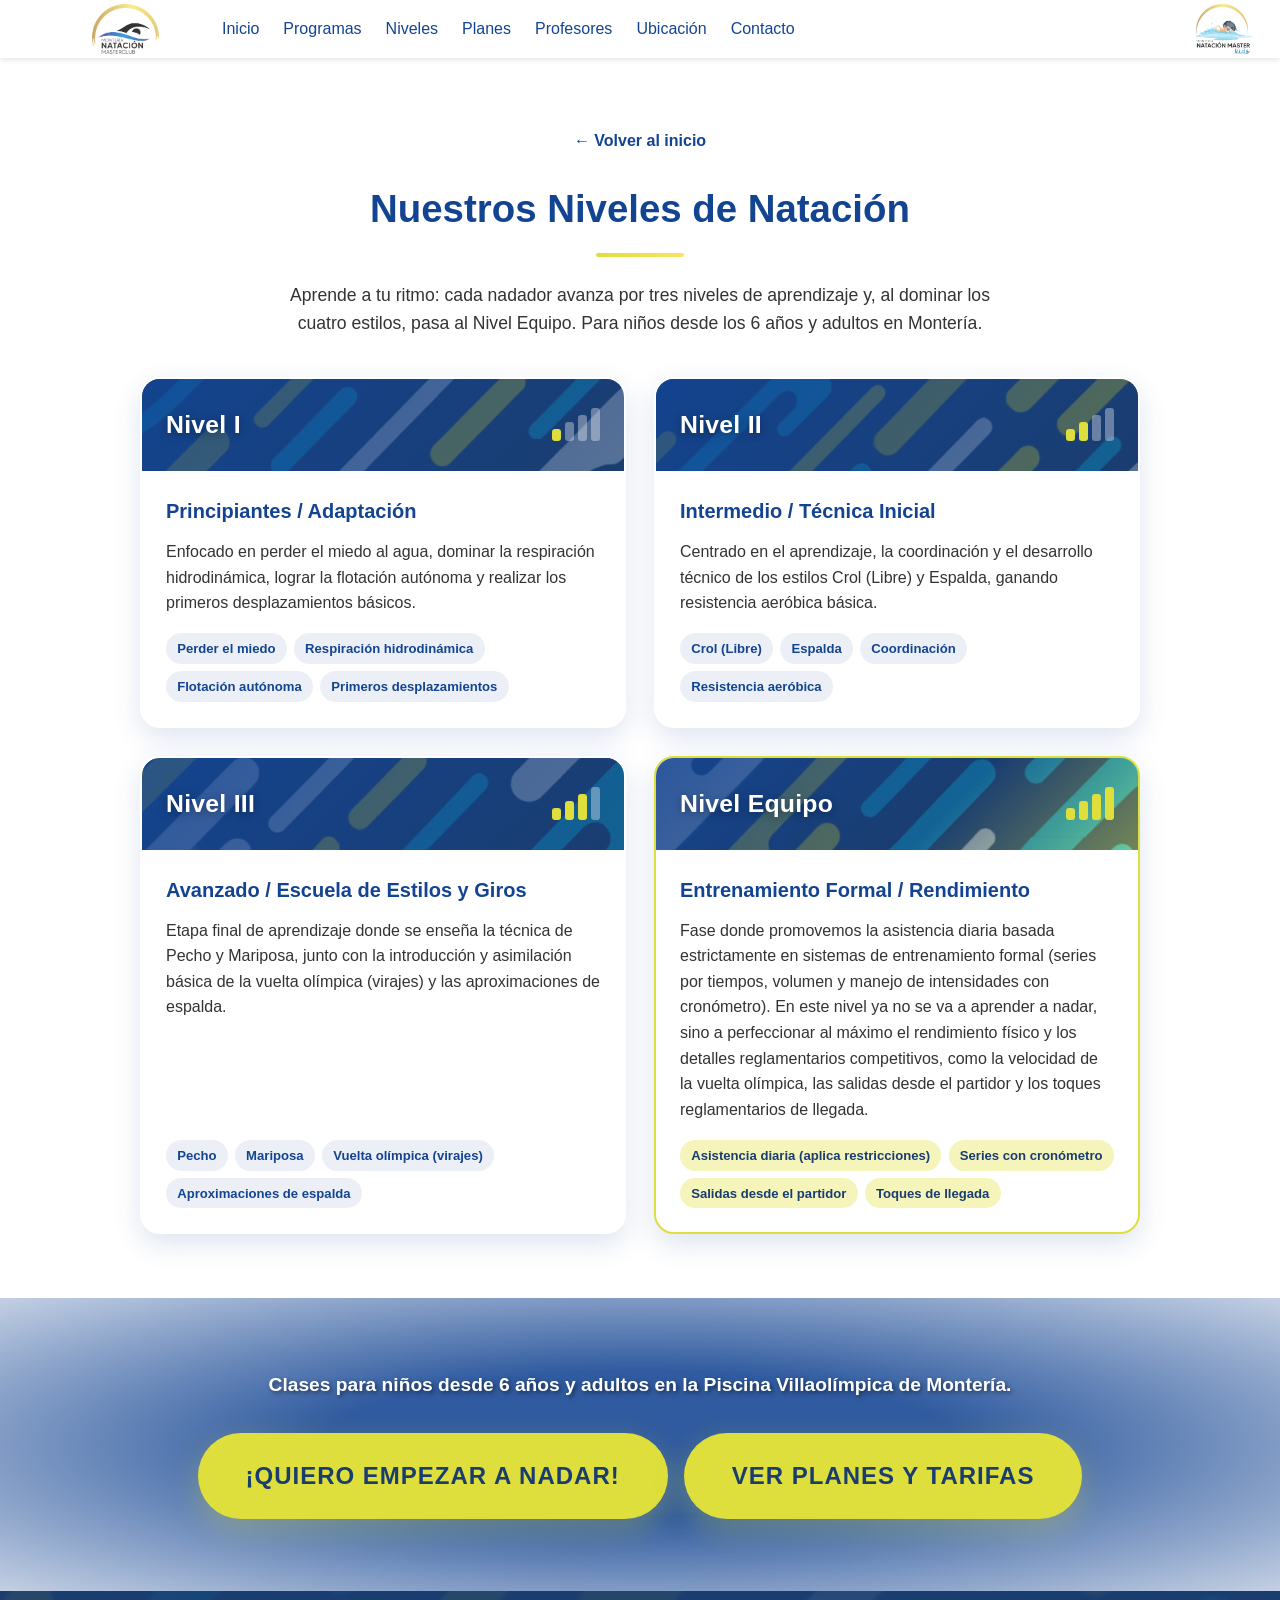
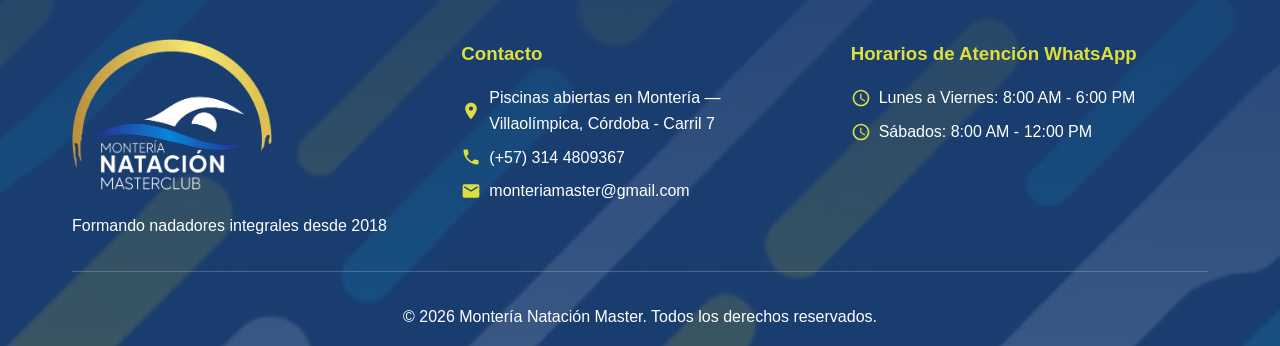
==== commit 64bd1578: "cambios en logos" ====
--- a/niveles/index.html
+++ b/niveles/index.html
@@ -93,7 +93,6 @@
                 <li><a href="/#programas">Programas</a></li>
                 <li><a href="/niveles/" aria-current="page">Niveles</a></li>
                 <li><a href="/#planes">Planes</a></li>
-                <li><a href="/#relevos">Relevos MNM</a></li>
                 <li><a href="/#profesores">Profesores</a></li>
                 <li><a href="/#ubicacion">Ubicación</a></li>
                 <li><a href="/#contacto">Contacto</a></li>
@@ -181,7 +180,7 @@
             <div class="container">
                 <p class="enrollment-text">Clases para niños desde 6 años y adultos en la Piscina Villaolímpica de Montería.</p>
                 <div class="levels-page-actions">
-                    <a href="https://wa.me/573144809367?text=Hola,%20vi%20los%20niveles%20de%20natación%20y%20quiero%20inscribirme." target="_blank" rel="noopener noreferrer" class="enrollment-button">¡Quiero empezar a nadar!</a>
+                    <a href="https://wa.me/573144809367?text=Hola,%20vi%20los%20niveles%20de%20natación%20y%20quiero%20inscribirme%20con%20matrícula%20gratis." target="_blank" rel="noopener noreferrer" class="enrollment-button">¡Quiero empezar a nadar!</a>
                     <a href="/#planes" class="enrollment-button">Ver planes y tarifas</a>
                 </div>
             </div>
@@ -281,6 +280,7 @@
             navMenu.querySelectorAll('a').forEach(function (link) {
                 link.addEventListener('click', function () { setMenuOpen(false); });
             });
+
         })();
     </script>
 </body>
--- a/css/styles.min.css
+++ b/css/styles.min.css
@@ -1 +1 @@
-*{margin:0;padding:0;box-sizing:border-box}:root{--primary-color:#134492;--secondary-color:#dede3c;--tertiary-color:#1a3d70;--text-light:#ffffff;--text-dark:#333333;--gray-light:#f5f5f5}body{font-family:-apple-system,BlinkMacSystemFont,'Segoe UI',Roboto,'Helvetica Neue',Arial,sans-serif;line-height:1.6;color:var(--primary-color);background:white}.header{background:white;color:var(--primary-color);padding:1rem 0;position:fixed;width:100%;top:0;z-index:1000;box-shadow:0 2px 5px rgba(0,0,0,0.1);transition:all 0.3s ease}.header.scrolled{padding:0.5rem 0;box-shadow:0 4px 20px rgba(0,0,0,0.15);background:rgba(255,255,255,0.98);-webkit-backdrop-filter:blur(10px);backdrop-filter:blur(10px)}.header.scrolled .nav-logo-left,.header.scrolled .nav-logo-right{height:40px}.nav-container{max-width:1200px;margin:0 auto;padding:0 2rem;display:flex;justify-content:space-between;align-items:center;position:relative}.nav-logos{position:absolute;top:50%;transform:translateY(-50%);width:100%;display:flex;justify-content:space-between;align-items:center;pointer-events:none;z-index:0;padding:0 20px}.nav-menu{display:flex;list-style:none;gap:1.5rem;margin:0 150px;flex-wrap:wrap;justify-content:center;position:relative;z-index:1}.nav-logo-left,.nav-logo-right{height:50px;width:auto;max-height:50px;object-fit:contain;flex-shrink:0;opacity:0.8}.hamburger{display:none;flex-direction:column;cursor:pointer;padding:5px;z-index:1001;border:none;background:transparent}.hamburger span{width:25px;height:3px;background-color:var(--primary-color);margin:3px 0;transition:0.3s;border-radius:2px}.hamburger.active span:nth-child(1){transform:rotate(-45deg) translate(-5px,6px)}.hamburger.active span:nth-child(2){opacity:0}.hamburger.active span:nth-child(3){transform:rotate(45deg) translate(-5px,-6px)}.logo{font-size:1.5rem;font-weight:bold;color:var(--secondary-color)}.nav-menu a{color:var(--primary-color);text-decoration:none;transition:color 0.3s}.nav-menu a:hover{color:var(--secondary-color)}.hero{margin-top:60px;position:relative;height:70vh;overflow:hidden;display:flex;align-items:center;justify-content:center}.video-container{position:absolute;top:0;left:0;width:100%;height:100%;overflow:hidden;background:var(--primary-color)}.video-container video{width:100%;height:100%;object-fit:cover;opacity:0;transition:opacity 0.8s ease}.video-container video.is-visible{opacity:1}@media (max-width:768px){.video-container video{display:none}}.video-overlay{position:absolute;top:0;left:0;width:100%;height:100%;background:rgba(19,68,146,0.35);opacity:0;transition:opacity 0.6s ease}.video-overlay.is-visible{opacity:1}.hero-content{position:relative;z-index:2;text-align:center;color:var(--text-light);padding:2rem 2.5rem;background:rgba(13,42,92,0.72);border-radius:18px;max-width:920px;margin:0 1rem;box-shadow:0 8px 32px rgba(0,0,0,0.35)}.hero h1{font-size:3rem;margin-bottom:1rem;text-shadow:2px 2px 4px rgba(0,0,0,0.5)}.hero p{font-size:1.5rem;margin-bottom:0.75rem;text-shadow:2px 2px 8px rgba(0,0,0,0.9);line-height:1.4}.hero .hero-highlight{display:inline-block;background:linear-gradient(90deg,#ffe066,var(--secondary-color),#ffd24d);background-size:200% 200%;color:#0d2a5c;padding:0.35rem 0.75rem;border-radius:8px;font-weight:800;font-size:1.35rem;line-height:1.35;box-shadow:0 4px 16px rgba(0,0,0,0.45);animation:hero-highlight-shine 4s ease infinite;text-shadow:none}.hero .hero-info{font-size:1.15rem;font-weight:600}@keyframes hero-highlight-shine{0%{background-position:0% 50%}100%{background-position:100% 50%}}@media (max-width:768px){.hero h1{font-size:2.4rem}.hero p{font-size:1.05rem}.hero .hero-highlight{display:block;font-size:1rem;padding:0.45rem 0.65rem;margin:0.25rem auto;max-width:100%}.hero .hero-info{font-size:0.95rem}.hero-content{padding:1.25rem 1rem;margin:0 0.75rem}}@media (max-width:480px){.hero h1{font-size:2rem}.hero p{font-size:0.95rem}.hero .hero-highlight{font-size:0.92rem}.cta-button.cta-whatsapp{font-size:1rem;padding:0.85rem 1.25rem;width:100%;max-width:320px}}.cta-button{display:inline-block;position:relative;background:var(--secondary-color);color:var(--tertiary-color);padding:1rem 2rem;text-decoration:none;border-radius:50px;font-weight:bold;transition:all 0.3s ease;overflow:hidden;box-shadow:0 4px 15px rgba(222,222,60,0.3);animation:cta-pulse 2.6s ease-in-out infinite;cursor:pointer}.cta-button:hover{transform:translateY(-3px) scale(1.05);background:#f0f03a;box-shadow:0 0 20px rgba(222,222,60,0.6),0 0 40px rgba(222,222,60,0.4),0 0 60px rgba(222,222,60,0.2),0 8px 25px rgba(0,0,0,0.3)}.cta-button.cta-whatsapp{font-size:1.15rem;letter-spacing:0.02em;margin-top:0.5rem}.cta-button .ripple{position:absolute;border-radius:50%;background:rgba(255,255,255,0.6);transform:scale(0);animation:ripple-animation 0.6s linear;pointer-events:none}@keyframes ripple-animation{to{transform:scale(4);opacity:0}}@keyframes cta-pulse{0%{box-shadow:0 4px 15px rgba(222,222,60,0.3);transform:translateY(0)}50%{box-shadow:0 0 25px rgba(222,222,60,0.55);transform:translateY(-2px)}100%{box-shadow:0 4px 15px rgba(222,222,60,0.3);transform:translateY(0)}}.featured-highlight{background:linear-gradient(135deg,var(--primary-color) 0%,var(--tertiary-color) 100%);padding:2.5rem 2rem;text-align:center;color:white;position:relative;overflow:hidden;box-shadow:0 10px 40px rgba(0,0,0,0.2)}.featured-highlight::before{content:'';position:absolute;top:0;left:0;width:100%;height:100%;background:linear-gradient(90deg,transparent,rgba(255,255,255,0.15),transparent);animation:shine 3s infinite;will-change:transform}.featured-highlight::after{content:'';position:absolute;top:0;left:0;width:100%;height:100%;background:radial-gradient(circle at 50% 50%,rgba(222,222,60,0.1) 0%,transparent 70%);pointer-events:none}@keyframes shine{0%{transform:translateX(-100%)}100%{transform:translateX(200%)}}.featured-highlight-content{position:relative;z-index:1;max-width:1400px;margin:0 auto}.featured-highlight h2{font-size:3.5rem;margin-bottom:2rem;text-shadow:3px 3px 6px rgba(0,0,0,0.4);color:var(--secondary-color);font-weight:900;letter-spacing:1px}.featured-highlight p{font-size:1.25rem;line-height:1.45;margin-bottom:0;text-shadow:2px 2px 4px rgba(0,0,0,0.4);font-weight:600;max-width:900px;margin-left:auto;margin-right:auto}.featured-highlight p strong{color:var(--secondary-color);font-weight:800;text-shadow:2px 2px 4px rgba(0,0,0,0.5)}.featured-highlight .highlight-badge{display:inline-block;background:linear-gradient(90deg,var(--secondary-color),#ffe066,var(--secondary-color));background-size:200% 200%;color:var(--tertiary-color);padding:1rem 2.5rem;border-radius:50px;font-weight:bold;font-size:1.4rem;margin-top:1.5rem;box-shadow:0 8px 25px rgba(222,222,60,0.6);transition:transform 0.3s ease,box-shadow 0.3s ease;animation:badge-shine 3s ease infinite}@keyframes badge-shine{0%{background-position:0% 50%}100%{background-position:100% 50%}}.featured-highlight .highlight-badge:hover{transform:scale(1.05);box-shadow:0 12px 35px rgba(222,222,60,0.8)}.announcements{background:var(--secondary-color);padding:1.5rem 0;overflow:hidden;position:relative}.announcements-track{display:flex;animation:slide 6s linear infinite;align-items:center}.announcement-item{color:var(--tertiary-color);font-weight:bold;font-size:1.1rem;padding:0 4rem;display:inline-block;flex-shrink:0;min-width:max-content;line-height:1.4;text-align:center;white-space:pre-line}.announcement-title{display:block;font-size:1.4rem;margin-bottom:0rem;line-height:1}.announcement-subtitle{display:block;font-size:0.9rem;opacity:0.9;line-height:1}@keyframes slide{0%{transform:translateX(0)}100%{transform:translateX(-50%)}}.special-offers{background:white;padding:3rem 0;text-align:center;position:relative;overflow:hidden;border-top:3px solid var(--secondary-color);border-bottom:3px solid var(--secondary-color)}.special-offers.hidden,.special-offers[hidden]{display:none !important}.pricing-section{background:var(--gray-light);text-align:center}.pricing-intro{max-width:720px;margin:0 auto 2rem;font-size:1.1rem;color:var(--primary-color)}.pricing-grid{display:flex;flex-wrap:wrap;justify-content:center;gap:1.5rem;max-width:880px;margin:0 auto 2rem}.pricing-grid>.pricing-card{flex:0 1 calc((100% - 1.5rem) / 2);min-width:280px}.pricing-card{background:#fff;border-radius:18px;padding:1.75rem 1.5rem;text-align:left;box-shadow:0 8px 24px rgba(19,68,146,0.1);border:2px solid transparent;opacity:0;transform:translateY(28px);transition:opacity 0.55s ease,transform 0.55s ease,box-shadow 0.3s ease,border-color 0.3s ease}.pricing-card.visible{opacity:1;transform:translateY(0)}.pricing-card.visible:hover{transform:translateY(-6px);box-shadow:0 14px 32px rgba(19,68,146,0.16)}.pricing-card--highlight.visible:hover{border-color:var(--secondary-color);box-shadow:0 14px 36px rgba(222,222,60,0.4)}.pricing-card--highlight{border-color:var(--secondary-color);box-shadow:0 8px 28px rgba(222,222,60,0.35);position:relative}.pricing-badge{display:inline-block;background:var(--secondary-color);color:var(--tertiary-color);font-weight:800;font-size:0.8rem;letter-spacing:0.04em;text-transform:uppercase;padding:0.3rem 0.7rem;border-radius:999px;margin-bottom:0.75rem}.pricing-card h3{color:var(--primary-color);margin-bottom:1rem;font-size:1.25rem}.pricing-deadline{margin:-0.5rem 0 1rem;font-size:0.9rem;font-weight:700;color:var(--tertiary-color)}.pricing-card ul{list-style:none;padding:0;margin:0}.pricing-card li{display:flex;justify-content:space-between;gap:1rem;padding:0.65rem 0;border-bottom:1px solid #eee;color:var(--text-dark)}.pricing-card li:last-child{border-bottom:none}.pricing-card li strong{color:var(--primary-color);white-space:nowrap}.pricing-note{margin-top:1rem;font-size:0.85rem;color:#666}.offer-content{position:relative;z-index:2}.countdown-container{display:flex;flex-direction:column;align-items:center;gap:2rem}.countdown-timer{display:flex;gap:2rem;justify-content:center;flex-wrap:wrap}.time-unit{background:var(--primary-color);color:white;padding:1.5rem;border-radius:15px;min-width:100px;text-align:center;box-shadow:0 5px 15px rgba(0,0,0,0.2);animation:pulse 2s infinite}.time-number{display:block;font-size:2.5rem;font-weight:bold;line-height:1}.time-label{display:block;font-size:0.9rem;margin-top:0.5rem;opacity:0.9}@keyframes pulse{0%,100%{transform:scale(1)}50%{transform:scale(1.05)}}.offer-details{max-width:600px;margin:0 auto}.offer-title{color:var(--primary-color);font-size:2rem;margin-bottom:1rem;text-shadow:2px 2px 4px rgba(0,0,0,0.1)}.offer-description{font-size:1.2rem;color:var(--text-dark);margin-bottom:1.5rem;line-height:1.6}.offer-features{display:flex;flex-direction:column;gap:1rem;margin-top:1.5rem}.feature{background:var(--gray-light);padding:1rem;border-radius:10px;font-weight:bold;color:var(--primary-color);border-left:4px solid var(--secondary-color)}@media (max-width:768px){.countdown-timer{gap:1rem}.time-unit{min-width:80px;padding:1rem}.time-number{font-size:2rem}.offer-title{font-size:1.5rem}.offer-description{font-size:1rem;padding:0 1rem}.offer-features{padding:0 1rem}.pricing-grid{padding:0 0.5rem}.pricing-grid>.pricing-card{flex-basis:100%;min-width:0}.pricing-card li{font-size:0.95rem}}.enrollment-section{background:linear-gradient(135deg,var(--primary-color),var(--tertiary-color));padding:3rem 0;text-align:center}.enrollment-button{display:inline-block;position:relative;background:var(--secondary-color);color:var(--tertiary-color);padding:1.5rem 3rem;text-decoration:none;border-radius:50px;font-weight:bold;font-size:1.5rem;transition:all 0.3s ease;box-shadow:0 10px 30px rgba(222,222,60,0.3);text-transform:uppercase;letter-spacing:1px;overflow:hidden;cursor:pointer}.enrollment-button:hover{transform:translateY(-5px) scale(1.05);background:#f0f03a;box-shadow:0 0 25px rgba(222,222,60,0.7),0 0 50px rgba(222,222,60,0.5),0 0 75px rgba(222,222,60,0.3),0 15px 40px rgba(0,0,0,0.4)}.enrollment-button .ripple{position:absolute;border-radius:50%;background:rgba(255,255,255,0.6);transform:scale(0);animation:ripple-animation 0.6s linear;pointer-events:none}.enrollment-text{color:white;font-size:1.2rem;margin-bottom:2rem;text-shadow:2px 2px 4px rgba(0,0,0,0.5)}.pqrs-section{background:var(--gray-light);padding:4rem 0}.pqrs-intro{text-align:center;font-size:1.1rem;color:var(--text-color);margin-bottom:3rem;max-width:600px;margin-left:auto;margin-right:auto}.pqrs-form{max-width:800px;margin:0 auto;background:white;padding:3rem;border-radius:15px;box-shadow:0 10px 30px rgba(0,0,0,0.1)}.form-group{margin-bottom:1.5rem}.form-row{display:grid;grid-template-columns:1fr 1fr;gap:1.5rem}.form-group label{display:block;font-weight:bold;color:var(--primary-color);margin-bottom:0.5rem}.form-group input,.form-group select,.form-group textarea{width:100%;padding:0.8rem;border:2px solid #e0e0e0;border-radius:8px;font-size:1rem;transition:border-color 0.3s ease}.form-group input:focus,.form-group select:focus,.form-group textarea:focus{outline:none;border-color:var(--secondary-color)}.checkbox-group{display:flex;align-items:flex-start}.checkbox-label{display:flex;align-items:flex-start;cursor:pointer;font-size:0.9rem;line-height:1.4}.checkbox-label input[type="checkbox"]{width:auto;margin-right:8px;margin-top:2px;transform:scale(1.2)}.checkbox-text{color:#555}.pqrs-submit-btn{position:relative;background:linear-gradient(135deg,var(--primary-color),var(--secondary-color));color:white;border:none;padding:1rem 2rem;border-radius:50px;font-size:1.1rem;font-weight:bold;cursor:pointer;display:flex;align-items:center;gap:0.5rem;margin:2rem auto 0;transition:all 0.3s ease;overflow:hidden;box-shadow:0 4px 15px rgba(19,68,146,0.3)}.pqrs-submit-btn:hover{transform:translateY(-3px) scale(1.05);box-shadow:0 0 25px rgba(222,222,60,0.7),0 0 50px rgba(222,222,60,0.5),0 0 75px rgba(222,222,60,0.3),0 8px 25px rgba(0,0,0,0.3)}.pqrs-submit-btn .ripple{position:absolute;border-radius:50%;background:rgba(255,255,255,0.6);transform:scale(0);animation:ripple-animation 0.6s linear;pointer-events:none}.btn-icon{width:20px;height:20px;fill:currentColor}.section{padding:4rem 0;opacity:0;transform:translateY(50px);transition:opacity 0.8s ease,transform 0.8s ease}.section.visible{opacity:1;transform:translateY(0)}.hero{opacity:1;transform:translateY(0)}.container{max-width:1200px;margin:0 auto;padding:0 2rem}.section-title{text-align:center;font-size:2.5rem;color:var(--primary-color);margin-bottom:3rem}.school-info{background:var(--gray-light)}.info-grid{display:grid;grid-template-columns:repeat(3,1fr);gap:2rem;margin-bottom:3rem}@media (max-width:768px){.info-grid{grid-template-columns:1fr}}.info-card{background:white;padding:2rem;border-radius:15px;box-shadow:0 3px 10px rgba(0,0,0,0.1);text-align:center;transition:all 0.3s ease;position:relative;overflow:hidden;transform-style:preserve-3d;perspective:1000px;opacity:0;transform:translateY(30px)}.info-card.visible{opacity:1;transform:translateY(0)}.info-card:hover{transform:translateY(-5px);border:2px solid var(--secondary-color);box-shadow:0 0 20px rgba(222,222,60,0.5),0 0 40px rgba(222,222,60,0.3),0 10px 30px rgba(0,0,0,0.3)}.info-card h3{color:var(--primary-color);margin-bottom:1rem;font-size:1.5rem}.info-icon{width:60px;height:60px;margin:0 auto 1rem;display:flex;align-items:center;justify-content:center}.info-icon svg{width:50px;height:50px;fill:var(--secondary-color)}.programs{display:grid;grid-template-columns:repeat(3,1fr);gap:2rem;margin-top:2rem}.programs .program-card:nth-child(4){grid-column:1;grid-row:2;transform:translateX(50%)}.programs .program-card:nth-child(5){grid-column:3;grid-row:2;transform:translateX(-50%)}.program-card{background:var(--tertiary-color);color:var(--text-light);padding:2rem;border-radius:15px;text-align:center;transition:all 0.3s ease;position:relative;overflow:hidden;transform-style:preserve-3d;perspective:1000px;opacity:0;transform:translateY(30px)}.program-card.visible{opacity:1;transform:translateY(0)}.program-card:hover{transform:scale(1.05);border:2px solid var(--secondary-color);box-shadow:0 0 20px rgba(222,222,60,0.5),0 0 40px rgba(222,222,60,0.3),0 10px 30px rgba(0,0,0,0.3)}.program-icon{width:60px;height:60px;margin:0 auto 1rem;display:flex;align-items:center;justify-content:center}.program-icon svg{width:40px;height:40px;fill:var(--secondary-color)}.teachers{background:white}.teachers-grid{display:grid;grid-template-columns:repeat(2,1fr);gap:2rem;max-width:720px;margin:0 auto}.teacher-card--disabled{display:none !important}@media (max-width:768px){.teachers-grid{grid-template-columns:1fr}}.teacher-card{text-align:center;transition:all 0.3s ease;position:relative;transform-style:preserve-3d;perspective:1000px;opacity:0;transform:translateY(30px)}.teacher-card.visible{opacity:1;transform:translateY(0)}.teacher-card:hover{transform:translateY(-10px);box-shadow:0 0 20px rgba(222,222,60,0.4),0 0 40px rgba(222,222,60,0.2),0 15px 35px rgba(0,0,0,0.2)}.teacher-photo{width:200px;height:200px;border-radius:50%;overflow:hidden;margin:0 auto 1rem;box-shadow:0 5px 15px rgba(0,0,0,0.2);transition:transform 0.3s}.teacher-card:hover .teacher-photo{transform:scale(1.1)}.teacher-photo img{width:100%;height:100%;object-fit:cover}.teacher-name{font-size:1.3rem;color:var(--primary-color);margin-bottom:0.5rem}.teacher-role{color:#666;font-style:italic}.testimonials{background:var(--gray-light);padding:4rem 0}.testimonials-grid{display:grid;grid-template-columns:repeat(auto-fit,minmax(300px,1fr));gap:2rem;margin-top:2rem}.testimonial-card{background:white;padding:2rem;border-radius:15px;box-shadow:0 5px 20px rgba(0,0,0,0.1);transition:all 0.3s ease;position:relative;overflow:hidden;transform-style:preserve-3d;perspective:1000px;opacity:0;transform:translateY(30px)}.testimonial-card.visible{opacity:1;transform:translateY(0)}.testimonial-card:hover{transform:translateY(-5px);box-shadow:0 0 20px rgba(222,222,60,0.5),0 0 40px rgba(222,222,60,0.3),0 10px 30px rgba(0,0,0,0.2)}.testimonial-card::before{content:'"';position:absolute;top:-10px;left:20px;font-size:4rem;color:var(--secondary-color);font-family:Georgia,serif;line-height:1}.testimonial-content{margin-bottom:1.5rem}.stars{font-size:1.2rem;margin-bottom:1rem;color:#ffd700}.testimonial-content p{font-style:italic;line-height:1.6;color:var(--text-color);margin:0;font-size:1rem}.testimonial-author{padding-top:1rem;border-top:1px solid #eee}.author-info h3{margin:0 0 0.25rem 0;color:var(--primary-color);font-size:1rem}.author-info span{color:#666;font-size:0.9rem}@media (max-width:768px){.testimonials-grid{grid-template-columns:1fr;gap:1.5rem}.testimonial-card{padding:1.5rem}.testimonial-card::before{font-size:3rem;top:-5px;left:15px}}.swimmer-highlight{background:var(--gray-light)}.swimmer-content{display:grid;grid-template-columns:1fr 2fr;gap:3rem;align-items:center}.swimmer-photo{width:240px;height:300px;border-radius:10px;overflow:hidden;box-shadow:0 10px 30px rgba(0,0,0,0.2)}.swimmer-photo img{width:100%;height:100%;object-fit:cover}.swimmer-info h3{color:var(--primary-color);font-size:2rem;margin-bottom:1rem}.achievement-badge{display:inline-block;background:var(--secondary-color);color:var(--tertiary-color);padding:0.5rem 1rem;border-radius:20px;font-weight:bold;margin-bottom:1rem}.special-programs{background:white}.special-grid{display:grid;grid-template-columns:repeat(3,1fr);gap:2rem}@media (max-width:768px){.special-grid{grid-template-columns:1fr}.programs{grid-template-columns:1fr !important;gap:1.5rem;display:grid !important}.programs .program-card:nth-child(4),.programs .program-card:nth-child(5){grid-column:auto;transform:none}}@media (max-width:480px){.programs{grid-template-columns:1fr !important;gap:1rem;display:grid !important}.programs .program-card:nth-child(3){margin:0 auto;max-width:300px}}@media screen and (max-width:768px){.programs{display:flex !important;flex-direction:column !important;gap:1.5rem !important}.program-card{width:100% !important;max-width:none !important;flex:none !important}}.location{background:linear-gradient(135deg,#f8f9fa 0%,#e9ecef 100%)}.location-content{display:grid;grid-template-columns:1fr 1fr;gap:3rem;align-items:start}.location-info{display:flex;flex-direction:column;gap:2rem}.info-item{display:flex;align-items:flex-start;gap:1rem;background:white;padding:1.5rem;border-radius:10px;box-shadow:0 3px 10px rgba(0,0,0,0.1);transition:transform 0.3s}.info-item:hover{transform:translateY(-3px);box-shadow:0 5px 20px rgba(0,0,0,0.15)}.location-icon{width:50px;height:50px;background:var(--primary-color);border-radius:50%;display:flex;align-items:center;justify-content:center;flex-shrink:0}.location-icon svg{width:24px;height:24px;fill:white}.info-content h3{color:var(--primary-color);margin-bottom:0.5rem;font-size:1.2rem}.info-content p{margin:0;color:#666;line-height:1.5}.info-content a{color:var(--primary-color);text-decoration:none;font-weight:600}.info-content a:hover{color:var(--secondary-color)}.map-container{border-radius:15px;overflow:hidden;box-shadow:0 8px 25px rgba(0,0,0,0.15);height:fit-content}.map-container iframe{width:100%;height:400px;border:none}@media (max-width:768px){.location-content{grid-template-columns:1fr;gap:2rem}.map-container iframe{height:300px}}.special-card{background:var(--primary-color);color:white;padding:2rem;border-radius:10px;position:relative;overflow:hidden;transition:transform 0.3s}.special-card::before{content:'';position:absolute;top:-50%;right:-50%;width:200%;height:200%;background:var(--secondary-color);opacity:0.1;transform:rotate(45deg);transition:transform 0.5s}.special-card:hover{transform:translateY(-5px);border:2px solid var(--secondary-color)}.special-card:hover::before{transform:rotate(45deg) translateY(50px)}.special-card h3{font-size:1.5rem;margin-bottom:1rem;position:relative;display:flex;align-items:center;gap:1rem}.special-icon{width:50px;height:50px;background:var(--primary-color);border-radius:50%;display:flex;align-items:center;justify-content:center;flex-shrink:0}.special-icon svg{width:30px;height:30px;fill:var(--secondary-color)}.special-card p{position:relative}.gallery{background:var(--gray-light);overflow:hidden}.gallery-container{position:relative;height:400px;display:flex;align-items:center;justify-content:center;perspective:1000px}.gallery-track{display:flex;gap:2rem;transform-style:preserve-3d}.gallery-card{width:300px;height:350px;background:white;border-radius:15px;overflow:hidden;box-shadow:0 10px 30px rgba(0,0,0,0.3);transition:transform 0.5s,opacity 0.5s;cursor:pointer}.gallery-card img{width:100%;height:100%;object-fit:cover}.gallery-card:hover{transform:translateY(-20px) scale(1.05)}.gallery-mobile{display:none;padding:2rem 0;background:var(--gray-light)}.gallery-mobile-container{overflow-x:auto;padding:1rem 0;scrollbar-width:none;-ms-overflow-style:none}.gallery-mobile-container::-webkit-scrollbar{display:none}.gallery-mobile-track{display:flex;gap:1rem;padding:0 1rem;min-width:max-content}.gallery-mobile-card{width:250px;height:300px;background:white;border-radius:12px;overflow:hidden;box-shadow:0 5px 15px rgba(0,0,0,0.2);flex-shrink:0;transition:transform 0.3s}.gallery-mobile-card:active{transform:scale(0.98)}.gallery-mobile-card img{width:100%;height:100%;object-fit:cover}.gallery-mobile-hint{text-align:center;color:#666;font-size:0.9rem;margin-top:1rem;font-style:italic}.downloads{background:white}.download-form{max-width:500px;margin:0 auto;background:var(--gray-light);padding:2rem;border-radius:10px}.form-group{margin-bottom:1.5rem}.form-group label{display:block;margin-bottom:0.5rem;color:var(--primary-color);font-weight:bold}.form-group input{width:100%;padding:0.75rem;border:1px solid #ddd;border-radius:5px;font-size:1rem}.submit-button{width:100%;position:relative;background:var(--primary-color);color:white;padding:1rem;border:none;border-radius:50px;font-size:1rem;font-weight:600;cursor:pointer;transition:all 0.3s ease;overflow:hidden;box-shadow:0 4px 15px rgba(19,68,146,0.3)}.submit-button:hover{background:var(--tertiary-color);transform:translateY(-2px);box-shadow:0 0 20px rgba(26,61,112,0.6),0 0 40px rgba(26,61,112,0.4),0 0 60px rgba(26,61,112,0.2),0 8px 25px rgba(0,0,0,0.3)}.submit-button .ripple{position:absolute;border-radius:50%;background:rgba(255,255,255,0.6);transform:scale(0);animation:ripple-animation 0.6s linear;pointer-events:none}.share-button{display:flex;align-items:center;justify-content:center;padding:0.8rem 1.2rem;border:none;border-radius:25px;font-size:0.9rem;font-weight:500;cursor:pointer;transition:all 0.3s ease;text-decoration:none;color:white;min-width:160px}.whatsapp-button{background:linear-gradient(135deg,#25D366,#128C7E)}.whatsapp-button:hover{background:linear-gradient(135deg,#128C7E,#075E54);transform:translateY(-2px);box-shadow:0 4px 15px rgba(37,211,102,0.3)}.instagram-button{background:linear-gradient(135deg,#E4405F,#C13584,#833AB4)}.instagram-button:hover{background:linear-gradient(135deg,#C13584,#833AB4,#5851DB);transform:translateY(-2px);box-shadow:0 4px 15px rgba(228,64,95,0.3)}@media (max-width:768px){.share-buttons{flex-direction:column !important;align-items:center}.share-button{width:100%;max-width:200px}}.resultado-busqueda{max-width:500px;margin:2rem auto 0;background:#f0f8ff;padding:1.5rem;border-radius:10px;border-left:4px solid var(--primary-color)}.resultado-busqueda h3{color:var(--primary-color);margin-bottom:1rem}.datos-estudiante{background:white;padding:1rem;border-radius:8px;margin-bottom:1rem}.datos-estudiante p{margin:0.5rem 0;font-size:0.95rem}.datos-estudiante h4{color:var(--primary-color);margin:1rem 0 0.5rem 0;font-size:1.1rem;border-bottom:2px solid var(--secondary-color);padding-bottom:0.3rem}.datos-estudiante h4:first-child{margin-top:0}.datos-estudiante strong{color:var(--primary-color)}.mensaje-error{max-width:500px;margin:2rem auto 0;background:#ffebee;padding:1.5rem;border-radius:10px;border-left:4px solid #f44336;text-align:center}.mensaje-error p{color:#d32f2f;margin:0}.follow-section{background:var(--gray-light);padding:4rem 0}.social-container{display:flex;justify-content:center;gap:3rem;flex-wrap:wrap}.social-card{background:white;padding:2rem;border-radius:15px;box-shadow:0 5px 20px rgba(0,0,0,0.1);text-align:center;transition:transform 0.3s,box-shadow 0.3s;text-decoration:none;color:var(--text-dark);min-width:200px}.social-card:hover{transform:translateY(-10px);box-shadow:0 10px 30px rgba(0,0,0,0.2)}.social-logo{width:100px;height:100px;margin:0 auto 1rem;display:flex;align-items:center;justify-content:center;border-radius:50%;background:var(--secondary-color);transition:background 0.3s}.social-card:hover .social-logo{background:var(--primary-color)}.social-logo svg{width:55px;height:55px;fill:var(--primary-color);transition:fill 0.3s}.social-card:hover .social-logo svg{fill:var(--secondary-color)}.social-card h3{color:var(--primary-color);font-size:1.3rem;margin-bottom:0.5rem}.social-card p{color:#666;font-size:0.9rem}.chatbot-section{background:linear-gradient(135deg,var(--primary-color),var(--tertiary-color));padding:4rem 0;text-align:center;position:relative;overflow:hidden}.chatbot-section::before{content:'';position:absolute;top:-50%;left:-50%;width:200%;height:200%;background:radial-gradient(circle,rgba(222,222,60,0.1) 0%,transparent 70%);animation:float 6s ease-in-out infinite}@keyframes float{0%,100%{transform:translateY(0px) rotate(0deg)}50%{transform:translateY(-20px) rotate(180deg)}}.chatbot-content{position:relative;z-index:2}.chatbot-title{color:var(--secondary-color);font-size:2.5rem;margin-bottom:1rem;text-shadow:2px 2px 4px rgba(0,0,0,0.3)}.chatbot-description{color:white;font-size:1.2rem;margin-bottom:2rem;max-width:600px;margin-left:auto;margin-right:auto;line-height:1.6}.chatbot-features{display:grid;grid-template-columns:repeat(auto-fit,minmax(250px,1fr));gap:1.5rem;margin:2rem 0}.chatbot-feature{background:rgba(255,255,255,0.1);padding:1.5rem;border-radius:15px;-webkit-backdrop-filter:blur(10px);backdrop-filter:blur(10px);border:1px solid rgba(255,255,255,0.2)}.chatbot-feature h3{color:var(--secondary-color);margin-bottom:0.5rem;font-size:1.1rem}.chatbot-feature p{color:white;font-size:0.9rem}.chatbot-main-button{display:inline-block;position:relative;background:var(--secondary-color);color:var(--tertiary-color);padding:1.5rem 3rem;text-decoration:none;border-radius:50px;font-weight:bold;font-size:1.3rem;transition:all 0.3s ease;box-shadow:0 10px 30px rgba(222,222,60,0.3);text-transform:uppercase;letter-spacing:1px;margin-top:1rem;overflow:hidden;cursor:pointer}.chatbot-main-button:hover{transform:translateY(-5px) scale(1.05);background:#f0f03a;box-shadow:0 0 25px rgba(222,222,60,0.7),0 0 50px rgba(222,222,60,0.5),0 0 75px rgba(222,222,60,0.3),0 15px 40px rgba(0,0,0,0.4)}.chatbot-main-button .ripple{position:absolute;border-radius:50%;background:rgba(255,255,255,0.6);transform:scale(0);animation:ripple-animation 0.6s linear;pointer-events:none}.chatbot-container{position:fixed;bottom:30px;right:30px;z-index:1000}.chatbot-button{width:80px;height:80px;background:linear-gradient(135deg,var(--secondary-color),#f0f03a);border-radius:50%;display:flex;align-items:center;justify-content:center;cursor:pointer;box-shadow:0 8px 25px rgba(0,0,0,0.4);transition:all 0.3s ease;animation:pulse 2s infinite;border:3px solid var(--primary-color)}@keyframes pulse{0%{box-shadow:0 8px 25px rgba(0,0,0,0.4),0 0 0 0 rgba(222,222,60,0.7)}70%{box-shadow:0 8px 25px rgba(0,0,0,0.4),0 0 0 10px rgba(222,222,60,0)}100%{box-shadow:0 8px 25px rgba(0,0,0,0.4),0 0 0 0 rgba(222,222,60,0)}}.chatbot-button:hover{transform:scale(1.15);animation:none}.chatbot-button svg{width:40px;height:40px;fill:var(--tertiary-color)}.chatbot-tooltip{position:absolute;bottom:95px;right:0;background:var(--tertiary-color);color:white;padding:1rem 1.5rem;border-radius:15px;white-space:nowrap;opacity:0;transition:all 0.3s ease;pointer-events:none;box-shadow:0 8px 25px rgba(0,0,0,0.3);font-weight:bold}.chatbot-button:hover+.chatbot-tooltip{opacity:1;transform:translateY(-5px)}.promo-popup{position:fixed;inset:0;z-index:10000;display:flex;align-items:center;justify-content:center;padding:1rem;opacity:0;visibility:hidden;pointer-events:none;transition:opacity 0.35s ease,visibility 0.35s ease}.promo-popup.is-visible{opacity:1;visibility:visible;pointer-events:auto}.promo-popup-overlay{position:absolute;inset:0;background:rgba(13,42,92,0.72);backdrop-filter:blur(4px)}.promo-popup-content{position:relative;z-index:1;width:100%;max-width:520px;max-height:90vh;overflow-y:auto;background:#fff;border-radius:20px;box-shadow:0 20px 60px rgba(0,0,0,0.35);border:3px solid var(--secondary-color);animation:promo-popup-in 0.4s ease}@keyframes promo-popup-in{from{transform:translateY(24px) scale(0.96);opacity:0}to{transform:translateY(0) scale(1);opacity:1}}.promo-popup-close{position:absolute;top:0.75rem;right:0.75rem;width:36px;height:36px;border:none;border-radius:50%;background:rgba(19,68,146,0.1);color:var(--primary-color);font-size:1.5rem;line-height:1;cursor:pointer;transition:background 0.2s ease}.promo-popup-close:hover{background:rgba(19,68,146,0.2)}.promo-popup-header{background:linear-gradient(135deg,var(--primary-color),var(--tertiary-color));color:var(--text-light);padding:1.75rem 1.5rem 1.25rem;border-radius:17px 17px 0 0;text-align:center}.promo-popup-badge{display:inline-block;background:var(--secondary-color);color:var(--tertiary-color);font-weight:800;font-size:0.85rem;padding:0.4rem 0.9rem;border-radius:50px;margin-bottom:0.75rem}.promo-popup-header h2{font-size:1.35rem;margin-bottom:0.35rem}.promo-popup-subtitle{font-size:0.95rem;opacity:0.95}.promo-popup-body{padding:1.25rem 1.5rem;color:var(--primary-color)}.promo-popup-highlight{background:linear-gradient(90deg,#fff9c4,#fef9e0);border-left:4px solid var(--secondary-color);padding:0.85rem 1rem;border-radius:0 10px 10px 0;margin-bottom:1rem}.promo-popup-highlight strong{display:block;margin-bottom:0.25rem}.promo-popup-highlight p{font-size:0.9rem;margin:0}.promo-popup-offer{text-align:center;padding:0.75rem;margin-bottom:1rem;background:var(--gray-light);border-radius:10px}.promo-popup-offer p{margin:0;font-size:1rem}.promo-conditions{font-size:0.8rem;color:#666;font-weight:normal}.promo-popup-horarios h3{font-size:1rem;margin-bottom:0.5rem;color:var(--primary-color)}.promo-popup-horarios ul{list-style:none;padding:0;margin:0 0 1rem}.promo-popup-horarios li{padding:0.35rem 0;font-size:0.9rem;border-bottom:1px solid #eee}.promo-popup-horarios li:last-child{border-bottom:none}.promo-popup-seguimiento{background:rgba(19,68,146,0.06);padding:0.85rem 1rem;border-radius:10px;font-size:0.9rem;line-height:1.5}.promo-popup-seguimiento p{margin:0}.promo-popup-actions{display:flex;flex-wrap:wrap;gap:0.75rem;padding:0 1.5rem 1.5rem}.promo-popup-actions .cta-button{flex:1;width:100%;margin-top:0;text-align:center;box-sizing:border-box;background:#dede3c !important;color:#1a3d70 !important;box-shadow:0 4px 15px rgba(222,222,60,0.3) !important}.promo-popup-actions .cta-button:hover{background:#f0f03a !important;color:#1a3d70 !important;box-shadow:0 0 20px rgba(222,222,60,0.6),0 0 40px rgba(222,222,60,0.4),0 8px 25px rgba(0,0,0,0.2) !important}.promo-popup-btn{flex:1;min-width:140px;text-align:center;padding:0.85rem 1rem;border-radius:50px;font-weight:700;font-size:0.9rem;text-decoration:none;background:var(--secondary-color);color:var(--primary-color);box-shadow:0 4px 15px rgba(19,68,146,0.25);transition:transform 0.2s ease,box-shadow 0.2s ease}.promo-popup-btn:hover{transform:translateY(-2px);background:#f0f03a;box-shadow:0 6px 20px rgba(19,68,146,0.35)}body.promo-popup-open{overflow:hidden}@media (max-width:480px){.promo-popup-content{max-height:85vh}.promo-popup-header h2{font-size:1.15rem}.promo-popup-actions{flex-direction:column}.promo-popup-btn{width:100%}}.bubble-natalia{position:fixed;bottom:120px;right:30px;background:linear-gradient(135deg,var(--secondary-color),#f0f03a);color:var(--tertiary-color);padding:0.8rem 1.2rem;border-radius:25px;font-weight:bold;font-size:0.9rem;box-shadow:0 5px 15px rgba(0,0,0,0.3);z-index:999;animation:bounce 2s infinite;border:2px solid var(--primary-color)}.bubble-horarios{position:fixed;bottom:120px;right:30px;background:var(--primary-color);color:white;padding:0.6rem 1rem;border-radius:25px;font-size:0.8rem;box-shadow:0 5px 15px rgba(0,0,0,0.3);z-index:999;border:2px solid var(--secondary-color);cursor:pointer;transition:all 0.3s ease;white-space:nowrap;font-weight:bold}.bubble-horarios.collapsed{max-width:auto;width:auto}.bubble-horarios.expanded{max-width:280px;width:280px;white-space:normal;border-radius:15px;padding:1rem}.bubble-horarios .horarios-header{display:flex;align-items:center;justify-content:space-between;margin:0;color:var(--secondary-color);font-size:0.9rem}.bubble-horarios .horarios-content{margin-top:0.5rem;line-height:1.4;display:none}.bubble-horarios.expanded .horarios-content{display:block}.bubble-horarios .toggle-icon{margin-left:0.5rem;transition:transform 0.3s ease}.bubble-horarios.expanded .toggle-icon{transform:rotate(180deg)}.horarios-mobile{display:none}.horarios-desktop{display:inline}@keyframes bounce{0%,20%,50%,80%,100%{transform:translateY(0)}40%{transform:translateY(-10px)}60%{transform:translateY(-5px)}}@media (max-width:768px){.bubble-natalia{right:20px;bottom:100px;font-size:0.8rem;padding:0.6rem 1rem}.bubble-horarios{right:20px;bottom:100px;font-size:0.7rem;padding:0.5rem 0.8rem;border-radius:20px;min-width:80px}.bubble-horarios .horarios-header{font-size:0.7rem;white-space:nowrap}.horarios-mobile{display:none}.horarios-desktop{display:inline}.bubble-horarios.expanded{max-width:180px;width:180px;padding:0.7rem;right:20px;transform:none}.bubble-horarios.expanded .horarios-header{font-size:0.75rem}.bubble-horarios.expanded .horarios-content{font-size:0.65rem;line-height:1.3}}@media (max-width:480px){.bubble-horarios{right:20px;font-size:0.65rem;padding:0.4rem 0.7rem;min-width:85px}.bubble-horarios .horarios-header{font-size:0.65rem}.bubble-natalia{font-size:0.7rem;padding:0.5rem 0.8rem}.bubble-horarios.expanded{max-width:170px;width:170px;right:10px;transform:none}}.download-description{text-align:center;margin-bottom:2rem}.footer{background:var(--tertiary-color);color:var(--text-light);padding:3rem 0 1rem}.footer-logo{width:200px;height:auto;object-fit:contain;margin-bottom:1rem}.footer-content{display:grid;grid-template-columns:repeat(auto-fit,minmax(250px,1fr));gap:2rem;margin-bottom:2rem}.footer-section h3{color:var(--secondary-color);margin-bottom:1rem}.contact-item{display:flex;align-items:center;gap:0.5rem;margin-bottom:0.5rem}.contact-icon{width:20px;height:20px;fill:var(--secondary-color);flex-shrink:0}.social-icons{display:flex;gap:1rem;margin-top:1rem}.social-icon{width:40px;height:40px;background:var(--secondary-color);display:flex;align-items:center;justify-content:center;border-radius:5px;transition:transform 0.3s;text-decoration:none}.social-icon:hover{transform:translateY(-3px)}.social-icon svg{width:24px;height:24px;fill:var(--tertiary-color)}.footer-bottom{text-align:center;padding-top:2rem;border-top:1px solid rgba(255,255,255,0.2)}@media (max-width:768px){@keyframes slide{0%{transform:translateX(0)}100%{transform:translateX(-50%)}}.announcements-track{width:200% !important}.hamburger{display:flex;flex-shrink:0;margin-left:auto}.nav-container{display:flex;align-items:center;justify-content:space-between;gap:0.5rem;padding:0 1rem}.nav-logos{position:static;transform:none;width:auto;flex:1;min-width:0;display:flex;justify-content:flex-start;align-items:center;gap:0.5rem;padding:0;z-index:1}.nav-logo-left,.nav-logo-right{height:36px;max-height:36px;width:auto}.header.scrolled .nav-logo-left,.header.scrolled .nav-logo-right{height:32px}.nav-menu{position:fixed;top:70px;left:-100%;width:100%;height:calc(100vh - 70px);background:white;flex-direction:column;align-items:center;justify-content:flex-start;padding:2rem 0;transition:left 0.3s ease;box-shadow:0 2px 10px rgba(0,0,0,0.1);margin:0;gap:2rem;z-index:1000}.nav-menu.active{left:0}.nav-menu li{margin:0}.nav-menu a{font-size:0.9rem;padding:0.8rem 1.5rem;display:block;width:100%;text-align:center;border-bottom:1px solid #eee}.hero{margin-top:70px}.hero h1{font-size:2.4rem}.hero p{font-size:1.2rem}.featured-highlight{padding:2rem 1.5rem}.featured-highlight h2{font-size:2.2rem;margin-bottom:1.5rem}.featured-highlight p{font-size:1.05rem;line-height:1.4}.featured-highlight .highlight-badge{font-size:1.1rem;padding:0.8rem 1.8rem}.swimmer-content{grid-template-columns:1fr;text-align:center}.swimmer-photo{margin:0 auto}.container{padding:0 1rem}.section-title{font-size:2rem}.hero-content{padding:1rem}.cta-button{padding:0.8rem 1.5rem;font-size:0.95rem}.cta-button.cta-whatsapp{font-size:1rem}.announcements{padding:1.2rem 0}.announcement-item{padding:0 2rem}.announcement-title{font-size:1.2rem}.announcement-subtitle{font-size:0.8rem}.announcements-track{animation:slide 5s linear infinite}.gallery{display:none}.gallery-mobile{display:block}.enrollment-button{font-size:1.2rem;padding:1.2rem 2rem}.enrollment-text{font-size:1rem;margin-bottom:1.5rem}.chatbot-title{font-size:2rem}.chatbot-description{font-size:1rem}.chatbot-features{grid-template-columns:1fr;gap:1rem}.chatbot-main-button{font-size:1.1rem;padding:1.2rem 2rem}.chatbot-button{width:70px;height:70px;bottom:20px;right:20px}.chatbot-button svg{width:35px;height:35px}.gallery{display:none}.gallery-mobile{display:block}.gallery-mobile-card{width:200px;height:240px}.gallery-mobile-hint{font-size:0.8rem;padding:0 1rem}}@media (max-width:480px){@keyframes mobileSlide{0%{transform:translateX(0)}8.33%{transform:translateX(0)}16.66%{transform:translateX(-100vw)}25%{transform:translateX(-100vw)}33.33%{transform:translateX(-200vw)}41.66%{transform:translateX(-200vw)}50%{transform:translateX(-300vw)}58.33%{transform:translateX(-300vw)}66.66%{transform:translateX(-400vw)}75%{transform:translateX(-400vw)}83.33%{transform:translateX(-500vw)}91.66%{transform:translateX(-500vw)}100%{transform:translateX(-600vw)}}.announcements{padding:1rem 0;overflow:hidden}.announcements-track{display:flex;animation:mobileSlide 24s linear infinite !important;width:1200vw}.featured-highlight{padding:1.75rem 1rem}.featured-highlight h2{font-size:1.8rem;margin-bottom:1.2rem}.featured-highlight p{font-size:0.95rem;line-height:1.4}.featured-highlight .highlight-badge{font-size:1rem;padding:0.7rem 1.5rem}.announcement-item{width:100vw;padding:0 1rem;line-height:1.3;flex-shrink:0;display:flex;flex-direction:column;justify-content:center;align-items:center;text-align:center}.announcement-title{font-size:1rem}.announcement-subtitle{font-size:0.75rem}.announcements:active .announcements-track{animation-play-state:paused}.enrollment-section{padding:2rem 0}.back-to-top{position:fixed;bottom:30px;right:30px;width:50px;height:50px;background:linear-gradient(135deg,var(--primary-color),var(--tertiary-color));color:white;border:none;border-radius:50%;cursor:pointer;display:flex;align-items:center;justify-content:center;font-size:1.5rem;box-shadow:0 4px 15px rgba(0,0,0,0.3);opacity:0;visibility:hidden;transform:translateY(100px);transition:all 0.3s ease;z-index:999}.back-to-top.visible{opacity:1;visibility:visible;transform:translateY(0)}.back-to-top:hover{transform:translateY(-5px) scale(1.1);box-shadow:0 0 20px rgba(19,68,146,0.6),0 0 40px rgba(19,68,146,0.4),0 8px 25px rgba(0,0,0,0.3);background:linear-gradient(135deg,var(--tertiary-color),var(--primary-color))}.back-to-top:active{transform:translateY(-3px) scale(1.05)}@media (max-width:768px){.back-to-top{width:45px;height:45px;bottom:20px;right:20px;font-size:1.3rem}}.enrollment-text{font-size:0.9rem;margin-bottom:1rem;padding:0 1rem}.enrollment-button{font-size:1rem;padding:1rem 1.5rem;margin:0 1rem}.chatbot-title{font-size:1.8rem}.pqrs-form{padding:2rem 1rem}.form-row{grid-template-columns:1fr;gap:1rem}.testimonials-grid{grid-template-columns:1fr}.chatbot-description{font-size:0.9rem;padding:0 1rem}.chatbot-features{margin:1.5rem 0;padding:0 1rem}.chatbot-feature{padding:1rem}.chatbot-main-button{font-size:1rem;padding:1rem 1.5rem;margin:0 1rem}}.promo-popup{position:fixed;inset:0;z-index:10001;display:flex;align-items:center;justify-content:center;padding:1rem;opacity:0;visibility:hidden;transition:opacity 0.35s ease,visibility 0.35s ease}.promo-popup.is-visible{opacity:1;visibility:visible}.promo-popup-overlay{position:absolute;inset:0;background:rgba(13,42,92,0.75);backdrop-filter:blur(4px)}.promo-popup-content{position:relative;background:#fff;border-radius:20px;max-width:480px;width:100%;max-height:90vh;overflow-y:auto;box-shadow:0 20px 60px rgba(0,0,0,0.35);border:3px solid var(--secondary-color);animation:promoPopupIn 0.4s ease}@keyframes promoPopupIn{from{transform:translateY(30px) scale(0.95);opacity:0}to{transform:translateY(0) scale(1);opacity:1}}.promo-popup-close{position:absolute;top:0.75rem;right:0.75rem;width:36px;height:36px;border:none;background:var(--gray-light);color:var(--primary-color);font-size:1.5rem;line-height:1;border-radius:50%;cursor:pointer;display:flex;align-items:center;justify-content:center;transition:background 0.2s ease,transform 0.2s ease;z-index:1}.promo-popup-close:hover{background:var(--secondary-color);transform:scale(1.1)}.promo-popup-header{background:linear-gradient(135deg,var(--primary-color),var(--tertiary-color));color:white;padding:1.75rem 1.5rem 1.25rem;border-radius:17px 17px 0 0;text-align:center}.promo-popup-badge{display:inline-block;background:var(--secondary-color);color:var(--primary-color);font-weight:800;font-size:0.85rem;padding:0.35rem 0.85rem;border-radius:50px;margin-bottom:0.75rem}.promo-popup-header h2{font-size:1.35rem;margin-bottom:0.35rem;color:white}.promo-popup-subtitle{font-size:0.95rem;opacity:0.95;margin:0}.promo-popup-body{padding:1.25rem 1.5rem}.promo-popup-highlight{background:linear-gradient(90deg,#ffe066,#dede3c);color:var(--primary-color);padding:0.85rem 1rem;border-radius:12px;margin-bottom:1rem}.promo-popup-highlight strong{display:block;font-size:1rem;margin-bottom:0.25rem}.promo-popup-highlight p{font-size:0.88rem;margin:0;line-height:1.4}.promo-popup-offer{text-align:center;padding:0.75rem;margin-bottom:1rem;border:2px dashed var(--secondary-color);border-radius:12px}.promo-popup-offer p{margin:0;font-size:1.05rem;color:var(--primary-color)}.promo-conditions{font-size:0.8rem;font-weight:normal;opacity:0.85}.promo-popup-horarios h3{font-size:1rem;color:var(--primary-color);margin-bottom:0.5rem}.promo-popup-horarios ul{list-style:none;padding:0;margin:0}.promo-popup-horarios li{padding:0.4rem 0;font-size:0.9rem;border-bottom:1px solid var(--gray-light);line-height:1.45}.promo-popup-horarios li:last-child{border-bottom:none}.promo-popup-seguimiento{margin-top:1rem;padding:0.85rem;background:var(--gray-light);border-radius:12px;font-size:0.9rem;line-height:1.45}.promo-popup-seguimiento p{margin:0}.promo-popup-actions{display:flex;flex-direction:column;gap:0.65rem;padding:0 1.5rem 1.5rem}.promo-popup-actions .cta-button{width:100%;margin-top:0;text-align:center;box-sizing:border-box;background:#dede3c !important;color:#1a3d70 !important;box-shadow:0 4px 15px rgba(222,222,60,0.3) !important}.promo-popup-actions .cta-button:hover{background:#f0f03a !important;color:#1a3d70 !important;box-shadow:0 0 20px rgba(222,222,60,0.6),0 0 40px rgba(222,222,60,0.4),0 8px 25px rgba(0,0,0,0.2) !important}.promo-popup-btn{display:block;text-align:center;padding:0.85rem 1.25rem;border-radius:50px;font-weight:700;text-decoration:none;font-size:0.95rem;transition:transform 0.2s ease,box-shadow 0.2s ease}.promo-popup-btn:hover{transform:translateY(-2px);box-shadow:0 6px 20px rgba(0,0,0,0.15)}.promo-popup-btn-primary{background:#25d366;color:white}.promo-popup-btn-secondary{background:var(--primary-color);color:white}@media (max-width:480px){.promo-popup-content{border-radius:16px}.promo-popup-header{padding:1.5rem 1.25rem 1rem}.promo-popup-header h2{font-size:1.15rem}.promo-popup-badge{font-size:0.78rem}.promo-popup-body{padding:1rem 1.25rem}.promo-popup-actions{padding:0 1.25rem 1.25rem}}.enrollment-section{background:radial-gradient(ellipse at center,rgba(19,68,146,0.88) 0%,rgba(19,68,146,0.88) 35%,rgba(19,68,146,0.25) 100%),url('../img/fondo-mnm.webp') center / cover no-repeat;padding:4.5rem 0}.enrollment-text{max-width:760px;margin-left:auto;margin-right:auto;font-weight:600}.promo-popup-header{background:radial-gradient(ellipse at center,rgba(19,68,146,0.9) 0%,rgba(19,68,146,0.85) 40%,rgba(19,68,146,0.35) 100%),url('../img/fondo-mnm.webp') center / cover no-repeat}.featured-highlight{background:linear-gradient(90deg,rgba(19,68,146,0.35) 0%,rgba(19,68,146,0.9) 25%,rgba(19,68,146,0.9) 75%,rgba(19,68,146,0.35) 100%),url('../img/fondo-mnm.webp') center / cover no-repeat}.pricing-section{background:linear-gradient(180deg,rgba(19,68,146,0.72) 0%,rgba(26,61,112,0.82) 100%),url('../img/fondo-mnm.webp') center / cover no-repeat}.pricing-section .section-title,.pricing-section .pricing-intro{color:#fff;text-shadow:0 2px 8px rgba(0,0,0,0.45)}.pricing-section .pricing-intro strong{color:var(--secondary-color)}.pricing-section .pricing-card{box-shadow:0 12px 30px rgba(0,0,0,0.28)}.footer{background:linear-gradient(180deg,rgba(26,61,112,0.94) 0%,rgba(26,61,112,0.86) 100%),url('../img/fondo-mnm.webp') center / cover no-repeat}.pricing-card{position:relative;overflow:hidden;padding-top:calc(64px+1.25rem)}.pricing-card::before{content:"";position:absolute;top:0;left:0;right:0;height:64px;background:linear-gradient(rgba(19,68,146,0.55),rgba(19,68,146,0.55)),url('../img/fondo-mnm.webp') center / cover no-repeat}.pricing-card .pricing-badge{position:absolute;top:18px;left:1.5rem;z-index:1;margin:0;box-shadow:0 3px 10px rgba(0,0,0,0.25)}.pricing-card:nth-child(2)::before{background-position:center,20% 30%}.pricing-card:nth-child(3)::before{background-position:center,80% 60%}.pricing-card:nth-child(4)::before{background-position:center,40% 85%}.pricing-card:nth-child(5)::before{background-position:center,70% 10%}.info-card::before{content:"";position:absolute;top:0;left:0;right:0;height:70px;background:linear-gradient(rgba(19,68,146,0.3),rgba(19,68,146,0.3)),url('../img/fondo-mnm.webp') center / cover no-repeat}.info-card:nth-child(2)::before{background-position:center,25% 40%}.info-card:nth-child(3)::before{background-position:center,75% 70%}.info-card .info-icon{position:relative;z-index:1;width:76px;height:76px;margin-top:0;background:#fff;border-radius:50%;box-shadow:0 6px 16px rgba(19,68,146,0.25)}.info-card .info-icon svg{width:40px;height:40px;fill:var(--primary-color)}.program-card{background:var(--tertiary-color) url('../img/fondo-mnm.webp') center / cover no-repeat}.program-card:nth-child(2){background-position:20% 30%}.program-card:nth-child(3){background-position:80% 60%}.program-card:nth-child(4){background-position:35% 85%}.program-card:nth-child(5){background-position:65% 15%}.program-card::before{content:"";position:absolute;inset:0;background:rgba(26,61,112,0.86);transition:background 0.35s ease}.program-card:hover::before{background:rgba(26,61,112,0.7)}.program-card>*{position:relative;z-index:1}.testimonial-card{padding-bottom:calc(2rem+10px)}.testimonial-card::after{content:"";position:absolute;left:0;right:0;bottom:0;height:10px;background:url('../img/fondo-mnm.webp') center / cover no-repeat}.levels-section{background:#fff;text-align:center}.levels-intro{max-width:720px;margin:-1.5rem auto 2.5rem;font-size:1.1rem;color:var(--text-dark)}.levels-grid{display:grid;grid-template-columns:repeat(2,1fr);gap:1.75rem;max-width:1000px;margin:0 auto}.level-card{background:#fff;border-radius:20px;overflow:hidden;text-align:left;box-shadow:0 10px 28px rgba(19,68,146,0.14);border:2px solid transparent;display:flex;flex-direction:column;transition:transform 0.3s ease,box-shadow 0.3s ease,border-color 0.3s ease}.level-card:hover{transform:translateY(-6px);border-color:var(--secondary-color);box-shadow:0 16px 36px rgba(19,68,146,0.22)}.level-header{display:flex;align-items:center;justify-content:space-between;gap:1rem;min-height:92px;padding:1.25rem 1.5rem;color:#fff;background:linear-gradient(135deg,rgba(19,68,146,0.9),rgba(26,61,112,0.72)),url('../img/fondo-mnm.webp') center / cover no-repeat}.level-card:nth-child(2) .level-header{background-position:center,25% 35%}.level-card:nth-child(3) .level-header{background-position:center,75% 70%}.level-card:nth-child(4) .level-header{background-position:center,40% 90%}.level-card--top .level-header{background:linear-gradient(135deg,rgba(19,68,146,0.9) 0%,rgba(26,61,112,0.7) 60%,rgba(222,222,60,0.45) 100%),url('../img/fondo-mnm.webp') 40% 90% / cover no-repeat}.level-number{font-size:1.55rem;font-weight:900;letter-spacing:0.01em;text-shadow:0 2px 8px rgba(0,0,0,0.35)}.level-meter{display:inline-flex;align-items:flex-end;gap:4px}.level-meter i{display:block;width:9px;border-radius:3px;background:rgba(255,255,255,0.35)}.level-meter i:nth-child(1){height:12px}.level-meter i:nth-child(2){height:19px}.level-meter i:nth-child(3){height:26px}.level-meter i:nth-child(4){height:33px}.level-meter i.on{background:var(--secondary-color)}.level-body{padding:1.5rem;display:flex;flex-direction:column;flex:1}.level-body h3{color:var(--primary-color);font-size:1.25rem;margin-bottom:0.75rem}.level-body p{color:var(--text-dark);line-height:1.6;margin-bottom:1.1rem}.level-tags{list-style:none;display:flex;flex-wrap:wrap;gap:0.45rem;margin-top:auto}.level-tags li{background:rgba(19,68,146,0.08);color:var(--primary-color);font-size:0.82rem;font-weight:700;padding:0.3rem 0.7rem;border-radius:999px}.level-card--top{border-color:var(--secondary-color)}.level-card--top .level-tags li{background:rgba(222,222,60,0.35);color:var(--tertiary-color)}.levels-cta{margin-top:2.5rem}.levels-cta p{font-size:1.1rem;font-weight:600;margin-bottom:0.75rem}.program-link{display:inline-block;margin-top:0.85rem;color:var(--secondary-color);font-weight:800;text-decoration:none;border-bottom:2px solid transparent;transition:border-color 0.25s ease}.program-link:hover{border-color:var(--secondary-color)}.hero-actions{display:flex;flex-wrap:wrap;justify-content:center;gap:0.75rem;margin-top:0.5rem}.hero-actions .cta-button{margin-top:0}.bubble-niveles{position:fixed;left:24px;bottom:30px;z-index:999;display:inline-flex;align-items:center;gap:0.4rem;padding:0.7rem 1.1rem;border-radius:999px;background:var(--secondary-color);color:var(--tertiary-color);font-weight:800;font-size:0.95rem;text-decoration:none;border:2px solid var(--primary-color);box-shadow:0 6px 18px rgba(19,68,146,0.35);transition:transform 0.25s ease,opacity 0.3s ease,visibility 0.3s ease}.bubble-niveles:hover{transform:translateY(-3px)}.bubble-niveles.is-hidden{opacity:0;visibility:hidden;transform:translateY(12px)}@media (max-width:768px){.levels-grid{grid-template-columns:1fr;max-width:560px}}@media (max-width:768px){.levels-intro{margin-top:-1rem;font-size:1rem}.bubble-niveles{left:16px;bottom:20px;padding:0.55rem 0.9rem;font-size:0.85rem}}.event-section{background:var(--gray-light)}.event-card{display:flex;align-items:stretch;max-width:980px;margin:0 auto;border-radius:22px;overflow:hidden;box-shadow:0 16px 40px rgba(19,68,146,0.25);background:linear-gradient(90deg,rgba(19,68,146,0.93) 0%,rgba(19,68,146,0.88) 60%,rgba(19,68,146,0.55) 100%),url('../img/fondo-mnm.webp') center / cover no-repeat;color:#fff}.event-date{flex:0 0 170px;display:flex;flex-direction:column;align-items:center;justify-content:center;background:var(--secondary-color);color:var(--tertiary-color);padding:1.5rem 1rem;line-height:1}.event-date-day{font-size:4.5rem;font-weight:900}.event-date-month{font-size:1.6rem;font-weight:800;letter-spacing:0.12em;margin-top:0.35rem}.event-date-year{font-size:1rem;font-weight:700;margin-top:0.4rem;opacity:0.8}.event-info{padding:2rem 2.25rem;text-align:left}.event-kicker{display:inline-block;background:rgba(255,255,255,0.15);border:1px solid rgba(255,255,255,0.35);padding:0.3rem 0.8rem;border-radius:999px;font-size:0.85rem;font-weight:700;margin-bottom:0.75rem}.event-title{font-size:2.1rem;line-height:1.15;margin-bottom:0.75rem;color:#fff}.event-text{font-size:1.05rem;line-height:1.55;margin-bottom:1rem}.event-text strong{color:var(--secondary-color)}.event-facts{list-style:none;display:flex;flex-wrap:wrap;gap:0.5rem 1.25rem;margin-bottom:1.25rem;font-weight:600}.event-info .cta-button{margin-top:0}.promo-popup-event{background:linear-gradient(90deg,rgba(19,68,146,0.94),rgba(19,68,146,0.8)),url('../img/fondo-mnm.webp') center / cover no-repeat;color:#fff;padding:0.85rem 1rem;border-radius:12px;margin-bottom:1rem}.promo-popup-event strong{display:block;margin-bottom:0.25rem}.promo-popup-event p{font-size:0.88rem;line-height:1.4;margin:0}.promo-popup-event p strong{display:inline;color:var(--secondary-color)}.promo-popup-event-link{display:inline-block;margin-top:0.5rem;color:var(--secondary-color);font-size:0.9rem;font-weight:700;text-decoration:none}.promo-popup-event-link:hover{text-decoration:underline}.promo-popup-logo{display:block;width:84px;height:auto;margin:0 auto 0.6rem}.event-date-weekday{font-size:1.1rem;font-weight:800;letter-spacing:0.15em;margin-bottom:0.35rem}.event-logo{display:block;width:150px;height:auto;margin-bottom:1rem}.event-actions{display:flex;flex-wrap:wrap;align-items:center;gap:0.75rem 1.25rem}.event-link{color:#fff;font-weight:700;text-decoration:underline;text-underline-offset:3px}.event-link:hover{color:var(--secondary-color)}.announcement-link{text-decoration:none;cursor:pointer}.announcement-link .announcement-subtitle{text-decoration:underline;text-underline-offset:2px}@media (max-width:768px){.event-card{flex-direction:column}.event-date{flex:none;flex-direction:row;gap:0.6rem;padding:1rem}.event-date-day{font-size:2.6rem}.event-date-month,.event-date-year{margin-top:0}.event-info{padding:1.5rem 1.25rem;text-align:center}.event-title{font-size:1.6rem}.event-facts{justify-content:center}.event-date-weekday{margin-bottom:0;font-size:1rem}.event-logo{width:120px;margin:0 auto 1rem}.event-actions{justify-content:center}}@media (min-width:1024px) and (hover:hover){.pricing-section,.enrollment-section{background-attachment:scroll,fixed}}@media (max-width:768px){.enrollment-section{padding:3rem 0}}html.js-motion .hero:not(.is-ready) .hero-content>*{opacity:0;transform:translateY(22px)}html.js-motion .hero-content>*{transition:opacity 0.7s ease,transform 0.7s ease}.hero.is-ready .hero-content>*:nth-child(1){transition-delay:0.05s}.hero.is-ready .hero-content>*:nth-child(2){transition-delay:0.15s}.hero.is-ready .hero-content>*:nth-child(3){transition-delay:0.25s}.hero.is-ready .hero-content>*:nth-child(4){transition-delay:0.35s}.hero.is-ready .hero-content>*:nth-child(5){transition-delay:0.45s}.hero.is-ready .hero-content>*:nth-child(6){transition-delay:0.55s}.hero.is-ready .hero-content>*{opacity:1;transform:translateY(0)}.section-title{position:relative}.section-title::after{content:"";display:block;width:0;height:4px;margin:0.85rem auto 0;border-radius:4px;background:linear-gradient(90deg,var(--secondary-color),#ffe066);transition:width 0.75s ease}.section.visible .section-title::after,.pricing-section.visible .section-title::after{width:88px}.gallery-item{overflow:hidden}.gallery-item img{transition:transform 0.55s ease}.gallery-item:hover img{transform:scale(1.06)}.back-to-top{transition:opacity 0.3s ease,transform 0.3s ease,background 0.3s ease}.back-to-top:hover{transform:translateY(-4px) scale(1.06)}.cta-whatsapp{position:relative}.bubble-horarios{transition:transform 0.25s ease,box-shadow 0.25s ease}.bubble-horarios:hover{transform:translateY(-3px);box-shadow:0 8px 22px rgba(19,68,146,0.35)}@media (prefers-reduced-motion:reduce){.hero-content>*,.section,.info-card,.program-card,.teacher-card,.testimonial-card,.pricing-card,.section-title::after,.gallery-item img{opacity:1 !important;transform:none !important;transition:none !important;animation:none !important}.hero .hero-highlight,.cta-button,.featured-badge,.announcements-track{animation:none !important}.section-title::after{width:88px !important}.pricing-section,.enrollment-section{background-attachment:scroll !important}}+*{margin:0;padding:0;box-sizing:border-box;}:root{--primary-color:#134492;--secondary-color:#dede3c;--tertiary-color:#1a3d70;--text-light:#ffffff;--text-dark:#333333;--gray-light:#f5f5f5;}body{font-family:-apple-system,BlinkMacSystemFont,'Segoe UI',Roboto,'Helvetica Neue',Arial,sans-serif;line-height:1.6;color:var(--primary-color);background:white;}.header{background:white;color:var(--primary-color);padding:1rem 0;position:fixed;width:100%;top:0;z-index:1000;box-shadow:0 2px 5px rgba(0,0,0,0.1);transition:all 0.3s ease;}.header.scrolled{padding:0.5rem 0;box-shadow:0 4px 20px rgba(0,0,0,0.15);background:rgba(255,255,255,0.98);-webkit-backdrop-filter:blur(10px);backdrop-filter:blur(10px);}.header.scrolled .nav-logo-left,.header.scrolled .nav-logo-right{height:40px;}.nav-container{max-width:1200px;margin:0 auto;padding:0 2rem;display:flex;justify-content:space-between;align-items:center;position:relative;}.nav-logos{position:absolute;top:50%;transform:translateY(-50%);width:100%;display:flex;justify-content:space-between;align-items:center;pointer-events:none;z-index:0;padding:0 20px;}.nav-menu{display:flex;list-style:none;gap:1.5rem;margin:0 150px;flex-wrap:wrap;justify-content:center;position:relative;z-index:1;}.nav-logo-left,.nav-logo-right{height:50px;width:auto;max-height:50px;object-fit:contain;flex-shrink:0;opacity:0.8;}.hamburger{display:none;flex-direction:column;cursor:pointer;padding:5px;z-index:1001;border:none;background:transparent;}.hamburger span{width:25px;height:3px;background-color:var(--primary-color);margin:3px 0;transition:0.3s;border-radius:2px;}.hamburger.active span:nth-child(1){transform:rotate(-45deg) translate(-5px,6px);}.hamburger.active span:nth-child(2){opacity:0;}.hamburger.active span:nth-child(3){transform:rotate(45deg) translate(-5px,-6px);}.logo{font-size:1.5rem;font-weight:bold;color:var(--secondary-color);}.nav-menu a{color:var(--primary-color);text-decoration:none;transition:color 0.3s;}.nav-menu a:hover{color:var(--secondary-color);}.hero{margin-top:60px;position:relative;height:70vh;overflow:hidden;display:flex;align-items:center;justify-content:center;}.video-container{position:absolute;top:0;left:0;width:100%;height:100%;overflow:hidden;background:var(--primary-color);}.video-container video{width:100%;height:100%;object-fit:cover;opacity:0;transition:opacity 0.8s ease;}.video-container video.is-visible{opacity:1;}@media (max-width:768px){.video-container video{display:none;}}.video-overlay{position:absolute;top:0;left:0;width:100%;height:100%;background:rgba(19,68,146,0.35);opacity:0;transition:opacity 0.6s ease;}.video-overlay.is-visible{opacity:1;}.hero-content{position:relative;z-index:2;text-align:center;color:var(--text-light);padding:2rem 2.5rem;background:rgba(13,42,92,0.72);border-radius:18px;max-width:920px;margin:0 1rem;box-shadow:0 8px 32px rgba(0,0,0,0.35);}.hero h1{font-size:3rem;margin-bottom:1rem;text-shadow:2px 2px 4px rgba(0,0,0,0.5);}.hero p{font-size:1.5rem;margin-bottom:0.75rem;text-shadow:2px 2px 8px rgba(0,0,0,0.9);line-height:1.4;}.hero .hero-highlight{display:inline-block;background:linear-gradient(90deg,#ffe066,var(--secondary-color),#ffd24d);background-size:200% 200%;color:#0d2a5c;padding:0.35rem 0.75rem;border-radius:8px;font-weight:800;font-size:1.35rem;line-height:1.35;box-shadow:0 4px 16px rgba(0,0,0,0.45);animation:hero-highlight-shine 4s ease infinite;text-shadow:none;}.hero .hero-info{font-size:1.15rem;font-weight:600;}@keyframes hero-highlight-shine{0%{background-position:0% 50%;}100%{background-position:100% 50%;}}@media (max-width:768px){.hero h1{font-size:2.4rem;}.hero p{font-size:1.05rem;}.hero .hero-highlight{display:block;font-size:1rem;padding:0.45rem 0.65rem;margin:0.25rem auto;max-width:100%;}.hero .hero-info{font-size:0.95rem;}.hero-content{padding:1.25rem 1rem;margin:0 0.75rem;}}@media (max-width:480px){.hero h1{font-size:2rem;}.hero p{font-size:0.95rem;}.hero .hero-highlight{font-size:0.92rem;}.cta-button.cta-whatsapp{font-size:1rem;padding:0.85rem 1.25rem;width:100%;max-width:320px;}}.cta-button{display:inline-block;position:relative;background:var(--secondary-color);color:var(--tertiary-color);padding:1rem 2rem;text-decoration:none;border-radius:50px;font-weight:bold;transition:all 0.3s ease;overflow:hidden;box-shadow:0 4px 15px rgba(222,222,60,0.3);animation:cta-pulse 2.6s ease-in-out infinite;cursor:pointer;}.cta-button:hover{transform:translateY(-3px) scale(1.05);background:#f0f03a;box-shadow:0 0 20px rgba(222,222,60,0.6),0 0 40px rgba(222,222,60,0.4),0 0 60px rgba(222,222,60,0.2),0 8px 25px rgba(0,0,0,0.3);}.cta-button.cta-whatsapp{font-size:1.15rem;letter-spacing:0.02em;margin-top:0.5rem;}.cta-button .ripple{position:absolute;border-radius:50%;background:rgba(255,255,255,0.6);transform:scale(0);animation:ripple-animation 0.6s linear;pointer-events:none;}@keyframes ripple-animation{to{transform:scale(4);opacity:0;}}@keyframes cta-pulse{0%{box-shadow:0 4px 15px rgba(222,222,60,0.3);transform:translateY(0);}50%{box-shadow:0 0 25px rgba(222,222,60,0.55);transform:translateY(-2px);}100%{box-shadow:0 4px 15px rgba(222,222,60,0.3);transform:translateY(0);}}.featured-highlight{background:linear-gradient(135deg,var(--primary-color) 0%,var(--tertiary-color) 100%);padding:2.5rem 2rem;text-align:center;color:white;position:relative;overflow:hidden;box-shadow:0 10px 40px rgba(0,0,0,0.2);}.featured-highlight::before{content:'';position:absolute;top:0;left:0;width:100%;height:100%;background:linear-gradient(90deg,transparent,rgba(255,255,255,0.15),transparent);animation:shine 3s infinite;will-change:transform;}.featured-highlight::after{content:'';position:absolute;top:0;left:0;width:100%;height:100%;background:radial-gradient(circle at 50% 50%,rgba(222,222,60,0.1) 0%,transparent 70%);pointer-events:none;}@keyframes shine{0%{transform:translateX(-100%);}100%{transform:translateX(200%);}}.featured-highlight-content{position:relative;z-index:1;max-width:1400px;margin:0 auto;}.featured-highlight h2{font-size:3.5rem;margin-bottom:2rem;text-shadow:3px 3px 6px rgba(0,0,0,0.4);color:var(--secondary-color);font-weight:900;letter-spacing:1px;}.featured-highlight p{font-size:1.25rem;line-height:1.45;margin-bottom:0;text-shadow:2px 2px 4px rgba(0,0,0,0.4);font-weight:600;max-width:900px;margin-left:auto;margin-right:auto;}.featured-highlight p strong{color:var(--secondary-color);font-weight:800;text-shadow:2px 2px 4px rgba(0,0,0,0.5);}.featured-highlight .highlight-badge{display:inline-block;background:linear-gradient(90deg,var(--secondary-color),#ffe066,var(--secondary-color));background-size:200% 200%;color:var(--tertiary-color);padding:1rem 2.5rem;border-radius:50px;font-weight:bold;font-size:1.4rem;margin-top:1.5rem;box-shadow:0 8px 25px rgba(222,222,60,0.6);transition:transform 0.3s ease,box-shadow 0.3s ease;animation:badge-shine 3s ease infinite;}@keyframes badge-shine{0%{background-position:0% 50%;}100%{background-position:100% 50%;}}.featured-highlight .highlight-badge:hover{transform:scale(1.05);box-shadow:0 12px 35px rgba(222,222,60,0.8);}.announcements{background:var(--secondary-color);padding:1.5rem 0;overflow:hidden;position:relative;}.announcements-track{display:flex;animation:slide 6s linear infinite;align-items:center;}.announcement-item{color:var(--tertiary-color);font-weight:bold;font-size:1.1rem;padding:0 4rem;display:inline-block;flex-shrink:0;min-width:max-content;line-height:1.4;text-align:center;white-space:pre-line;}.announcement-title{display:block;font-size:1.4rem;margin-bottom:0rem;line-height:1;}.announcement-subtitle{display:block;font-size:0.9rem;opacity:0.9;line-height:1;}@keyframes slide{0%{transform:translateX(0);}100%{transform:translateX(-50%);}}.special-offers{background:white;padding:3rem 0;text-align:center;position:relative;overflow:hidden;border-top:3px solid var(--secondary-color);border-bottom:3px solid var(--secondary-color);}.special-offers.hidden,.special-offers[hidden]{display:none !important;}.pricing-section{background:var(--gray-light);text-align:center;}.pricing-intro{max-width:720px;margin:0 auto 2rem;font-size:1.1rem;color:var(--primary-color);}.pricing-grid{display:flex;flex-wrap:wrap;justify-content:center;gap:1.5rem;max-width:880px;margin:0 auto 2rem;}.pricing-grid>.pricing-card{flex:0 1 calc((100% - 1.5rem) / 2);min-width:280px;}.pricing-card{background:#fff;border-radius:18px;padding:1.75rem 1.5rem;text-align:left;box-shadow:0 8px 24px rgba(19,68,146,0.1);border:2px solid transparent;opacity:0;transform:translateY(28px);transition:opacity 0.55s ease,transform 0.55s ease,box-shadow 0.3s ease,border-color 0.3s ease;}.pricing-card.visible{opacity:1;transform:translateY(0);}.pricing-card.visible:hover{transform:translateY(-6px);box-shadow:0 14px 32px rgba(19,68,146,0.16);}.pricing-card--highlight.visible:hover{border-color:var(--secondary-color);box-shadow:0 14px 36px rgba(222,222,60,0.4);}.pricing-card--highlight{border-color:var(--secondary-color);box-shadow:0 8px 28px rgba(222,222,60,0.35);position:relative;}.pricing-badge{display:inline-block;background:var(--secondary-color);color:var(--tertiary-color);font-weight:800;font-size:0.8rem;letter-spacing:0.04em;text-transform:uppercase;padding:0.3rem 0.7rem;border-radius:999px;margin-bottom:0.75rem;}.pricing-card h3{color:var(--primary-color);margin-bottom:1rem;font-size:1.25rem;}.pricing-deadline{margin:-0.5rem 0 1rem;font-size:0.9rem;font-weight:700;color:var(--tertiary-color);}.pricing-card ul{list-style:none;padding:0;margin:0;}.pricing-card li{display:flex;justify-content:space-between;gap:1rem;padding:0.65rem 0;border-bottom:1px solid #eee;color:var(--text-dark);}.pricing-card li:last-child{border-bottom:none;}.pricing-card li strong{color:var(--primary-color);white-space:nowrap;}.pricing-note{margin-top:1rem;font-size:0.85rem;color:#666;}.offer-content{position:relative;z-index:2;}.countdown-container{display:flex;flex-direction:column;align-items:center;gap:2rem;}.countdown-timer{display:flex;gap:2rem;justify-content:center;flex-wrap:wrap;}.time-unit{background:var(--primary-color);color:white;padding:1.5rem;border-radius:15px;min-width:100px;text-align:center;box-shadow:0 5px 15px rgba(0,0,0,0.2);animation:pulse 2s infinite;}.time-number{display:block;font-size:2.5rem;font-weight:bold;line-height:1;}.time-label{display:block;font-size:0.9rem;margin-top:0.5rem;opacity:0.9;}@keyframes pulse{0%,100%{transform:scale(1);}50%{transform:scale(1.05);}}.offer-details{max-width:600px;margin:0 auto;}.offer-title{color:var(--primary-color);font-size:2rem;margin-bottom:1rem;text-shadow:2px 2px 4px rgba(0,0,0,0.1);}.offer-description{font-size:1.2rem;color:var(--text-dark);margin-bottom:1.5rem;line-height:1.6;}.offer-features{display:flex;flex-direction:column;gap:1rem;margin-top:1.5rem;}.feature{background:var(--gray-light);padding:1rem;border-radius:10px;font-weight:bold;color:var(--primary-color);border-left:4px solid var(--secondary-color);}@media (max-width:768px){.countdown-timer{gap:1rem;}.time-unit{min-width:80px;padding:1rem;}.time-number{font-size:2rem;}.offer-title{font-size:1.5rem;}.offer-description{font-size:1rem;padding:0 1rem;}.offer-features{padding:0 1rem;}.pricing-grid{padding:0 0.5rem;}.pricing-grid>.pricing-card{flex-basis:100%;min-width:0;}.pricing-card li{font-size:0.95rem;}}.enrollment-section{background:linear-gradient(135deg,var(--primary-color),var(--tertiary-color));padding:3rem 0;text-align:center;}.enrollment-button{display:inline-block;position:relative;background:var(--secondary-color);color:var(--tertiary-color);padding:1.5rem 3rem;text-decoration:none;border-radius:50px;font-weight:bold;font-size:1.5rem;transition:all 0.3s ease;box-shadow:0 10px 30px rgba(222,222,60,0.3);text-transform:uppercase;letter-spacing:1px;overflow:hidden;cursor:pointer;}.enrollment-button:hover{transform:translateY(-5px) scale(1.05);background:#f0f03a;box-shadow:0 0 25px rgba(222,222,60,0.7),0 0 50px rgba(222,222,60,0.5),0 0 75px rgba(222,222,60,0.3),0 15px 40px rgba(0,0,0,0.4);}.enrollment-button .ripple{position:absolute;border-radius:50%;background:rgba(255,255,255,0.6);transform:scale(0);animation:ripple-animation 0.6s linear;pointer-events:none;}.enrollment-text{color:white;font-size:1.2rem;margin-bottom:2rem;text-shadow:2px 2px 4px rgba(0,0,0,0.5);}.pqrs-section{background:var(--gray-light);padding:4rem 0;}.pqrs-intro{text-align:center;font-size:1.1rem;color:var(--text-color);margin-bottom:3rem;max-width:600px;margin-left:auto;margin-right:auto;}.pqrs-form{max-width:800px;margin:0 auto;background:white;padding:3rem;border-radius:15px;box-shadow:0 10px 30px rgba(0,0,0,0.1);}.form-group{margin-bottom:1.5rem;}.form-row{display:grid;grid-template-columns:1fr 1fr;gap:1.5rem;}.form-group label{display:block;font-weight:bold;color:var(--primary-color);margin-bottom:0.5rem;}.form-group input,.form-group select,.form-group textarea{width:100%;padding:0.8rem;border:2px solid #e0e0e0;border-radius:8px;font-size:1rem;transition:border-color 0.3s ease;}.form-group input:focus,.form-group select:focus,.form-group textarea:focus{outline:none;border-color:var(--secondary-color);}.checkbox-group{display:flex;align-items:flex-start;}.checkbox-label{display:flex;align-items:flex-start;cursor:pointer;font-size:0.9rem;line-height:1.4;}.checkbox-label input[type="checkbox"]{width:auto;margin-right:8px;margin-top:2px;transform:scale(1.2);}.checkbox-text{color:#555;}.pqrs-submit-btn{position:relative;background:linear-gradient(135deg,var(--primary-color),var(--secondary-color));color:white;border:none;padding:1rem 2rem;border-radius:50px;font-size:1.1rem;font-weight:bold;cursor:pointer;display:flex;align-items:center;gap:0.5rem;margin:2rem auto 0;transition:all 0.3s ease;overflow:hidden;box-shadow:0 4px 15px rgba(19,68,146,0.3);}.pqrs-submit-btn:hover{transform:translateY(-3px) scale(1.05);box-shadow:0 0 25px rgba(222,222,60,0.7),0 0 50px rgba(222,222,60,0.5),0 0 75px rgba(222,222,60,0.3),0 8px 25px rgba(0,0,0,0.3);}.pqrs-submit-btn .ripple{position:absolute;border-radius:50%;background:rgba(255,255,255,0.6);transform:scale(0);animation:ripple-animation 0.6s linear;pointer-events:none;}.btn-icon{width:20px;height:20px;fill:currentColor;}.section{padding:4rem 0;opacity:0;transform:translateY(50px);transition:opacity 0.8s ease,transform 0.8s ease;}.section.visible{opacity:1;transform:translateY(0);}.hero{opacity:1;transform:translateY(0);}.container{max-width:1200px;margin:0 auto;padding:0 2rem;}.section-title{text-align:center;font-size:2.5rem;color:var(--primary-color);margin-bottom:3rem;}.school-info{background:var(--gray-light);}.info-grid{display:grid;grid-template-columns:repeat(3,1fr);gap:2rem;margin-bottom:3rem;}@media (max-width:768px){.info-grid{grid-template-columns:1fr;}}.info-card{background:white;padding:2rem;border-radius:15px;box-shadow:0 3px 10px rgba(0,0,0,0.1);text-align:center;transition:all 0.3s ease;position:relative;overflow:hidden;transform-style:preserve-3d;perspective:1000px;opacity:0;transform:translateY(30px);}.info-card.visible{opacity:1;transform:translateY(0);}.info-card:hover{transform:translateY(-5px);border:2px solid var(--secondary-color);box-shadow:0 0 20px rgba(222,222,60,0.5),0 0 40px rgba(222,222,60,0.3),0 10px 30px rgba(0,0,0,0.3);}.info-card h3{color:var(--primary-color);margin-bottom:1rem;font-size:1.5rem;}.info-icon{width:60px;height:60px;margin:0 auto 1rem;display:flex;align-items:center;justify-content:center;}.info-icon svg{width:50px;height:50px;fill:var(--secondary-color);}.programs{display:grid;grid-template-columns:repeat(3,1fr);gap:2rem;margin-top:2rem;}.programs .program-card:nth-child(4){grid-column:1;grid-row:2;transform:translateX(50%);}.programs .program-card:nth-child(5){grid-column:3;grid-row:2;transform:translateX(-50%);}.program-card{background:var(--tertiary-color);color:var(--text-light);padding:2rem;border-radius:15px;text-align:center;transition:all 0.3s ease;position:relative;overflow:hidden;transform-style:preserve-3d;perspective:1000px;opacity:0;transform:translateY(30px);}.program-card.visible{opacity:1;transform:translateY(0);}.program-card:hover{transform:scale(1.05);border:2px solid var(--secondary-color);box-shadow:0 0 20px rgba(222,222,60,0.5),0 0 40px rgba(222,222,60,0.3),0 10px 30px rgba(0,0,0,0.3);}.program-icon{width:60px;height:60px;margin:0 auto 1rem;display:flex;align-items:center;justify-content:center;}.program-icon svg{width:40px;height:40px;fill:var(--secondary-color);}.teachers{background:white;}.teachers-grid{display:grid;grid-template-columns:repeat(2,1fr);gap:2rem;max-width:720px;margin:0 auto;}.teacher-card--disabled{display:none !important;}@media (max-width:768px){.teachers-grid{grid-template-columns:1fr;}}.teacher-card{text-align:center;transition:all 0.3s ease;position:relative;transform-style:preserve-3d;perspective:1000px;opacity:0;transform:translateY(30px);}.teacher-card.visible{opacity:1;transform:translateY(0);}.teacher-card:hover{transform:translateY(-10px);box-shadow:0 0 20px rgba(222,222,60,0.4),0 0 40px rgba(222,222,60,0.2),0 15px 35px rgba(0,0,0,0.2);}.teacher-photo{width:200px;height:200px;border-radius:50%;overflow:hidden;margin:0 auto 1rem;box-shadow:0 5px 15px rgba(0,0,0,0.2);transition:transform 0.3s;}.teacher-card:hover .teacher-photo{transform:scale(1.1);}.teacher-photo img{width:100%;height:100%;object-fit:cover;}.teacher-name{font-size:1.3rem;color:var(--primary-color);margin-bottom:0.5rem;}.teacher-role{color:#666;font-style:italic;}.testimonials{background:var(--gray-light);padding:4rem 0;}.testimonials-grid{display:grid;grid-template-columns:repeat(auto-fit,minmax(300px,1fr));gap:2rem;margin-top:2rem;}.testimonial-card{background:white;padding:2rem;border-radius:15px;box-shadow:0 5px 20px rgba(0,0,0,0.1);transition:all 0.3s ease;position:relative;overflow:hidden;transform-style:preserve-3d;perspective:1000px;opacity:0;transform:translateY(30px);}.testimonial-card.visible{opacity:1;transform:translateY(0);}.testimonial-card:hover{transform:translateY(-5px);box-shadow:0 0 20px rgba(222,222,60,0.5),0 0 40px rgba(222,222,60,0.3),0 10px 30px rgba(0,0,0,0.2);}.testimonial-card::before{content:'"';position:absolute;top:-10px;left:20px;font-size:4rem;color:var(--secondary-color);font-family:Georgia,serif;line-height:1;}.testimonial-content{margin-bottom:1.5rem;}.stars{font-size:1.2rem;margin-bottom:1rem;color:#ffd700;}.testimonial-content p{font-style:italic;line-height:1.6;color:var(--text-color);margin:0;font-size:1rem;}.testimonial-author{padding-top:1rem;border-top:1px solid #eee;}.author-info h3{margin:0 0 0.25rem 0;color:var(--primary-color);font-size:1rem;}.author-info span{color:#666;font-size:0.9rem;}@media (max-width:768px){.testimonials-grid{grid-template-columns:1fr;gap:1.5rem;}.testimonial-card{padding:1.5rem;}.testimonial-card::before{font-size:3rem;top:-5px;left:15px;}}.swimmer-highlight{background:var(--gray-light);}.swimmer-content{display:grid;grid-template-columns:1fr 2fr;gap:3rem;align-items:center;}.swimmer-photo{width:240px;height:300px;border-radius:10px;overflow:hidden;box-shadow:0 10px 30px rgba(0,0,0,0.2);}.swimmer-photo img{width:100%;height:100%;object-fit:cover;}.swimmer-info h3{color:var(--primary-color);font-size:2rem;margin-bottom:1rem;}.achievement-badge{display:inline-block;background:var(--secondary-color);color:var(--tertiary-color);padding:0.5rem 1rem;border-radius:20px;font-weight:bold;margin-bottom:1rem;}.special-programs{background:white;}.special-grid{display:grid;grid-template-columns:repeat(3,1fr);gap:2rem;}@media (max-width:768px){.special-grid{grid-template-columns:1fr;}.programs{grid-template-columns:1fr !important;gap:1.5rem;display:grid !important;}.programs .program-card:nth-child(4),.programs .program-card:nth-child(5){grid-column:auto;transform:none;}}@media (max-width:480px){.programs{grid-template-columns:1fr !important;gap:1rem;display:grid !important;}.programs .program-card:nth-child(3){margin:0 auto;max-width:300px;}}@media screen and (max-width:768px){.programs{display:flex !important;flex-direction:column !important;gap:1.5rem !important;}.program-card{width:100% !important;max-width:none !important;flex:none !important;}}.location{background:linear-gradient(135deg,#f8f9fa 0%,#e9ecef 100%);}.location-content{display:grid;grid-template-columns:1fr 1fr;gap:3rem;align-items:start;}.location-info{display:flex;flex-direction:column;gap:2rem;}.info-item{display:flex;align-items:flex-start;gap:1rem;background:white;padding:1.5rem;border-radius:10px;box-shadow:0 3px 10px rgba(0,0,0,0.1);transition:transform 0.3s;}.info-item:hover{transform:translateY(-3px);box-shadow:0 5px 20px rgba(0,0,0,0.15);}.location-icon{width:50px;height:50px;background:var(--primary-color);border-radius:50%;display:flex;align-items:center;justify-content:center;flex-shrink:0;}.location-icon svg{width:24px;height:24px;fill:white;}.info-content h3{color:var(--primary-color);margin-bottom:0.5rem;font-size:1.2rem;}.info-content p{margin:0;color:#666;line-height:1.5;}.info-content a{color:var(--primary-color);text-decoration:none;font-weight:600;}.info-content a:hover{color:var(--secondary-color);}.map-container{border-radius:15px;overflow:hidden;box-shadow:0 8px 25px rgba(0,0,0,0.15);height:fit-content;}.map-container iframe{width:100%;height:400px;border:none;}@media (max-width:768px){.location-content{grid-template-columns:1fr;gap:2rem;}.map-container iframe{height:300px;}}.special-card{background:var(--primary-color);color:white;padding:2rem;border-radius:10px;position:relative;overflow:hidden;transition:transform 0.3s;}.special-card::before{content:'';position:absolute;top:-50%;right:-50%;width:200%;height:200%;background:var(--secondary-color);opacity:0.1;transform:rotate(45deg);transition:transform 0.5s;}.special-card:hover{transform:translateY(-5px);border:2px solid var(--secondary-color);}.special-card:hover::before{transform:rotate(45deg) translateY(50px);}.special-card h3{font-size:1.5rem;margin-bottom:1rem;position:relative;display:flex;align-items:center;gap:1rem;}.special-icon{width:50px;height:50px;background:var(--primary-color);border-radius:50%;display:flex;align-items:center;justify-content:center;flex-shrink:0;}.special-icon svg{width:30px;height:30px;fill:var(--secondary-color);}.special-card p{position:relative;}.gallery{background:var(--gray-light);overflow:hidden;}.gallery-container{position:relative;height:400px;display:flex;align-items:center;justify-content:center;perspective:1000px;}.gallery-track{display:flex;gap:2rem;transform-style:preserve-3d;}.gallery-card{width:300px;height:350px;background:white;border-radius:15px;overflow:hidden;box-shadow:0 10px 30px rgba(0,0,0,0.3);transition:transform 0.5s,opacity 0.5s;cursor:pointer;}.gallery-card img{width:100%;height:100%;object-fit:cover;}.gallery-card:hover{transform:translateY(-20px) scale(1.05);}.gallery-mobile{display:none;padding:2rem 0;background:var(--gray-light);}.gallery-mobile-container{overflow-x:auto;padding:1rem 0;scrollbar-width:none;-ms-overflow-style:none;}.gallery-mobile-container::-webkit-scrollbar{display:none;}.gallery-mobile-track{display:flex;gap:1rem;padding:0 1rem;min-width:max-content;}.gallery-mobile-card{width:250px;height:300px;background:white;border-radius:12px;overflow:hidden;box-shadow:0 5px 15px rgba(0,0,0,0.2);flex-shrink:0;transition:transform 0.3s;}.gallery-mobile-card:active{transform:scale(0.98);}.gallery-mobile-card img{width:100%;height:100%;object-fit:cover;}.gallery-mobile-hint{text-align:center;color:#666;font-size:0.9rem;margin-top:1rem;font-style:italic;}.downloads{background:white;}.download-form{max-width:500px;margin:0 auto;background:var(--gray-light);padding:2rem;border-radius:10px;}.form-group{margin-bottom:1.5rem;}.form-group label{display:block;margin-bottom:0.5rem;color:var(--primary-color);font-weight:bold;}.form-group input{width:100%;padding:0.75rem;border:1px solid #ddd;border-radius:5px;font-size:1rem;}.submit-button{width:100%;position:relative;background:var(--primary-color);color:white;padding:1rem;border:none;border-radius:50px;font-size:1rem;font-weight:600;cursor:pointer;transition:all 0.3s ease;overflow:hidden;box-shadow:0 4px 15px rgba(19,68,146,0.3);}.submit-button:hover{background:var(--tertiary-color);transform:translateY(-2px);box-shadow:0 0 20px rgba(26,61,112,0.6),0 0 40px rgba(26,61,112,0.4),0 0 60px rgba(26,61,112,0.2),0 8px 25px rgba(0,0,0,0.3);}.submit-button .ripple{position:absolute;border-radius:50%;background:rgba(255,255,255,0.6);transform:scale(0);animation:ripple-animation 0.6s linear;pointer-events:none;}.share-button{display:flex;align-items:center;justify-content:center;padding:0.8rem 1.2rem;border:none;border-radius:25px;font-size:0.9rem;font-weight:500;cursor:pointer;transition:all 0.3s ease;text-decoration:none;color:white;min-width:160px;}.whatsapp-button{background:linear-gradient(135deg,#25D366,#128C7E);}.whatsapp-button:hover{background:linear-gradient(135deg,#128C7E,#075E54);transform:translateY(-2px);box-shadow:0 4px 15px rgba(37,211,102,0.3);}.instagram-button{background:linear-gradient(135deg,#E4405F,#C13584,#833AB4);}.instagram-button:hover{background:linear-gradient(135deg,#C13584,#833AB4,#5851DB);transform:translateY(-2px);box-shadow:0 4px 15px rgba(228,64,95,0.3);}@media (max-width:768px){.share-buttons{flex-direction:column !important;align-items:center;}.share-button{width:100%;max-width:200px;}}.resultado-busqueda{max-width:500px;margin:2rem auto 0;background:#f0f8ff;padding:1.5rem;border-radius:10px;border-left:4px solid var(--primary-color);}.resultado-busqueda h3{color:var(--primary-color);margin-bottom:1rem;}.datos-estudiante{background:white;padding:1rem;border-radius:8px;margin-bottom:1rem;}.datos-estudiante p{margin:0.5rem 0;font-size:0.95rem;}.datos-estudiante h4{color:var(--primary-color);margin:1rem 0 0.5rem 0;font-size:1.1rem;border-bottom:2px solid var(--secondary-color);padding-bottom:0.3rem;}.datos-estudiante h4:first-child{margin-top:0;}.datos-estudiante strong{color:var(--primary-color);}.mensaje-error{max-width:500px;margin:2rem auto 0;background:#ffebee;padding:1.5rem;border-radius:10px;border-left:4px solid #f44336;text-align:center;}.mensaje-error p{color:#d32f2f;margin:0;}.follow-section{background:var(--gray-light);padding:4rem 0;}.social-container{display:flex;justify-content:center;gap:3rem;flex-wrap:wrap;}.social-card{background:white;padding:2rem;border-radius:15px;box-shadow:0 5px 20px rgba(0,0,0,0.1);text-align:center;transition:transform 0.3s,box-shadow 0.3s;text-decoration:none;color:var(--text-dark);min-width:200px;}.social-card:hover{transform:translateY(-10px);box-shadow:0 10px 30px rgba(0,0,0,0.2);}.social-logo{width:100px;height:100px;margin:0 auto 1rem;display:flex;align-items:center;justify-content:center;border-radius:50%;background:var(--secondary-color);transition:background 0.3s;}.social-card:hover .social-logo{background:var(--primary-color);}.social-logo svg{width:55px;height:55px;fill:var(--primary-color);transition:fill 0.3s;}.social-card:hover .social-logo svg{fill:var(--secondary-color);}.social-card h3{color:var(--primary-color);font-size:1.3rem;margin-bottom:0.5rem;}.social-card p{color:#666;font-size:0.9rem;}.chatbot-section{background:linear-gradient(135deg,var(--primary-color),var(--tertiary-color));padding:4rem 0;text-align:center;position:relative;overflow:hidden;}.chatbot-section::before{content:'';position:absolute;top:-50%;left:-50%;width:200%;height:200%;background:radial-gradient(circle,rgba(222,222,60,0.1) 0%,transparent 70%);animation:float 6s ease-in-out infinite;}@keyframes float{0%,100%{transform:translateY(0px) rotate(0deg);}50%{transform:translateY(-20px) rotate(180deg);}}.chatbot-content{position:relative;z-index:2;}.chatbot-title{color:var(--secondary-color);font-size:2.5rem;margin-bottom:1rem;text-shadow:2px 2px 4px rgba(0,0,0,0.3);}.chatbot-description{color:white;font-size:1.2rem;margin-bottom:2rem;max-width:600px;margin-left:auto;margin-right:auto;line-height:1.6;}.chatbot-features{display:grid;grid-template-columns:repeat(auto-fit,minmax(250px,1fr));gap:1.5rem;margin:2rem 0;}.chatbot-feature{background:rgba(255,255,255,0.1);padding:1.5rem;border-radius:15px;-webkit-backdrop-filter:blur(10px);backdrop-filter:blur(10px);border:1px solid rgba(255,255,255,0.2);}.chatbot-feature h3{color:var(--secondary-color);margin-bottom:0.5rem;font-size:1.1rem;}.chatbot-feature p{color:white;font-size:0.9rem;}.chatbot-main-button{display:inline-block;position:relative;background:var(--secondary-color);color:var(--tertiary-color);padding:1.5rem 3rem;text-decoration:none;border-radius:50px;font-weight:bold;font-size:1.3rem;transition:all 0.3s ease;box-shadow:0 10px 30px rgba(222,222,60,0.3);text-transform:uppercase;letter-spacing:1px;margin-top:1rem;overflow:hidden;cursor:pointer;}.chatbot-main-button:hover{transform:translateY(-5px) scale(1.05);background:#f0f03a;box-shadow:0 0 25px rgba(222,222,60,0.7),0 0 50px rgba(222,222,60,0.5),0 0 75px rgba(222,222,60,0.3),0 15px 40px rgba(0,0,0,0.4);}.chatbot-main-button .ripple{position:absolute;border-radius:50%;background:rgba(255,255,255,0.6);transform:scale(0);animation:ripple-animation 0.6s linear;pointer-events:none;}.chatbot-container{position:fixed;bottom:30px;right:30px;z-index:1000;}.chatbot-button{width:80px;height:80px;background:linear-gradient(135deg,var(--secondary-color),#f0f03a);border-radius:50%;display:flex;align-items:center;justify-content:center;cursor:pointer;box-shadow:0 8px 25px rgba(0,0,0,0.4);transition:all 0.3s ease;animation:pulse 2s infinite;border:3px solid var(--primary-color);}@keyframes pulse{0%{box-shadow:0 8px 25px rgba(0,0,0,0.4),0 0 0 0 rgba(222,222,60,0.7);}70%{box-shadow:0 8px 25px rgba(0,0,0,0.4),0 0 0 10px rgba(222,222,60,0);}100%{box-shadow:0 8px 25px rgba(0,0,0,0.4),0 0 0 0 rgba(222,222,60,0);}}.chatbot-button:hover{transform:scale(1.15);animation:none;}.chatbot-button svg{width:40px;height:40px;fill:var(--tertiary-color);}.chatbot-tooltip{position:absolute;bottom:95px;right:0;background:var(--tertiary-color);color:white;padding:1rem 1.5rem;border-radius:15px;white-space:nowrap;opacity:0;transition:all 0.3s ease;pointer-events:none;box-shadow:0 8px 25px rgba(0,0,0,0.3);font-weight:bold;}.chatbot-button:hover+.chatbot-tooltip{opacity:1;transform:translateY(-5px);}.promo-popup{position:fixed;inset:0;z-index:10000;display:flex;align-items:center;justify-content:center;padding:1rem;opacity:0;visibility:hidden;pointer-events:none;transition:opacity 0.35s ease,visibility 0.35s ease;}.promo-popup.is-visible{opacity:1;visibility:visible;pointer-events:auto;}.promo-popup-overlay{position:absolute;inset:0;background:rgba(10,28,64,0.7);backdrop-filter:blur(8px);}.promo-popup-content{position:relative;z-index:1;width:100%;max-width:420px;max-height:90vh;overflow-y:auto;background:#fff;border-radius:24px;box-shadow:0 24px 64px rgba(10,28,64,0.35);border:none;animation:promo-popup-in 0.45s cubic-bezier(0.22,1,0.36,1);}@keyframes promo-popup-in{from{transform:translateY(28px) scale(0.97);opacity:0;}to{transform:translateY(0) scale(1);opacity:1;}}.promo-popup-close{position:absolute;top:0.85rem;right:0.85rem;width:34px;height:34px;border:1px solid rgba(255,255,255,0.28);border-radius:50%;background:rgba(255,255,255,0.14);color:#fff;font-size:1.35rem;line-height:1;cursor:pointer;transition:background 0.2s ease;z-index:3;}.promo-popup-close:hover{background:rgba(255,255,255,0.28);}.promo-popup-header{background:linear-gradient(160deg,#0d2a5c 0%,var(--primary-color) 48%,var(--tertiary-color) 100%);color:var(--text-light);padding:1.85rem 1.5rem 1.4rem;border-radius:24px 24px 0 0;text-align:center;}.promo-popup-badge{display:none;}.promo-popup-header h2{font-size:1.55rem;margin-bottom:0.4rem;}.promo-popup-subtitle{font-size:0.92rem;opacity:0.9;}.promo-popup-body{padding:1.25rem 1.35rem 0.35rem;color:var(--primary-color);}.promo-popup-highlight{background:linear-gradient(180deg,#fffdf0 0%,#faf7e0 100%);border:1px solid rgba(222,222,60,0.55);padding:1rem;border-radius:16px;margin-bottom:0.9rem;}.promo-popup-highlight strong{display:block;margin-bottom:0.25rem;}.promo-popup-highlight p{font-size:0.9rem;margin:0;}.promo-popup-offer{text-align:center;padding:0.15rem 0.15rem 0.85rem;margin-bottom:0;background:transparent;border-radius:0;font-size:0.8rem;color:rgba(19,68,146,0.78);}.promo-popup-offer p{margin:0;font-size:inherit;}.promo-conditions{font-size:0.75rem;color:#666;font-weight:normal;}.promo-popup-horarios,.promo-popup-seguimiento{display:none;}.promo-popup-actions{display:flex;flex-wrap:wrap;gap:0.75rem;padding:0 1.35rem 1.4rem;}.promo-popup-actions .cta-button{flex:1;width:100%;margin-top:0;text-align:center;box-sizing:border-box;border-radius:14px;background:#25d366 !important;color:#fff !important;box-shadow:0 8px 22px rgba(37,211,102,0.28) !important;}.promo-popup-actions .cta-button:hover{background:#1ebe57 !important;color:#fff !important;box-shadow:0 10px 26px rgba(37,211,102,0.35) !important;}.promo-popup-btn{flex:1;min-width:140px;text-align:center;padding:0.85rem 1rem;border-radius:14px;font-weight:700;font-size:0.9rem;text-decoration:none;background:var(--secondary-color);color:var(--primary-color);box-shadow:0 4px 15px rgba(19,68,146,0.25);transition:transform 0.2s ease,box-shadow 0.2s ease;}.promo-popup-btn:hover{transform:translateY(-2px);background:#f0f03a;box-shadow:0 6px 20px rgba(19,68,146,0.35);}body.promo-popup-open{overflow:hidden;}@media (max-width:480px){.promo-popup-content{max-height:85vh;}.promo-popup-header h2{font-size:1.15rem;}.promo-popup-actions{flex-direction:column;}.promo-popup-btn{width:100%;}}.bubble-natalia{position:fixed;bottom:120px;right:30px;background:linear-gradient(135deg,var(--secondary-color),#f0f03a);color:var(--tertiary-color);padding:0.8rem 1.2rem;border-radius:25px;font-weight:bold;font-size:0.9rem;box-shadow:0 5px 15px rgba(0,0,0,0.3);z-index:999;animation:bounce 2s infinite;border:2px solid var(--primary-color);}.bubble-horarios{position:fixed;bottom:120px;right:30px;background:var(--primary-color);color:white;padding:0.6rem 1rem;border-radius:25px;font-size:0.8rem;box-shadow:0 5px 15px rgba(0,0,0,0.3);z-index:999;border:2px solid var(--secondary-color);cursor:pointer;transition:all 0.3s ease;white-space:nowrap;font-weight:bold;}.bubble-horarios.collapsed{max-width:auto;width:auto;}.bubble-horarios.expanded{max-width:280px;width:280px;white-space:normal;border-radius:15px;padding:1rem;}.bubble-horarios .horarios-header{display:flex;align-items:center;justify-content:space-between;margin:0;color:var(--secondary-color);font-size:0.9rem;}.bubble-horarios .horarios-content{margin-top:0.5rem;line-height:1.4;display:none;}.bubble-horarios.expanded .horarios-content{display:block;}.bubble-horarios .toggle-icon{margin-left:0.5rem;transition:transform 0.3s ease;}.bubble-horarios.expanded .toggle-icon{transform:rotate(180deg);}.horarios-mobile{display:none;}.horarios-desktop{display:inline;}@keyframes bounce{0%,20%,50%,80%,100%{transform:translateY(0);}40%{transform:translateY(-10px);}60%{transform:translateY(-5px);}}@media (max-width:768px){.bubble-natalia{right:20px;bottom:100px;font-size:0.8rem;padding:0.6rem 1rem;}.bubble-horarios{right:20px;bottom:100px;font-size:0.7rem;padding:0.5rem 0.8rem;border-radius:20px;min-width:80px;}.bubble-horarios .horarios-header{font-size:0.7rem;white-space:nowrap;}.horarios-mobile{display:none;}.horarios-desktop{display:inline;}.bubble-horarios.expanded{max-width:180px;width:180px;padding:0.7rem;right:20px;transform:none;}.bubble-horarios.expanded .horarios-header{font-size:0.75rem;}.bubble-horarios.expanded .horarios-content{font-size:0.65rem;line-height:1.3;}}@media (max-width:480px){.bubble-horarios{right:20px;font-size:0.65rem;padding:0.4rem 0.7rem;min-width:85px;}.bubble-horarios .horarios-header{font-size:0.65rem;}.bubble-natalia{font-size:0.7rem;padding:0.5rem 0.8rem;}.bubble-horarios.expanded{max-width:170px;width:170px;right:10px;transform:none;}}.download-description{text-align:center;margin-bottom:2rem;}.footer{background:var(--tertiary-color);color:var(--text-light);padding:3rem 0 1rem;}.footer-logo{width:200px;height:auto;object-fit:contain;margin-bottom:1rem;}.footer-content{display:grid;grid-template-columns:repeat(auto-fit,minmax(250px,1fr));gap:2rem;margin-bottom:2rem;}.footer-section h3{color:var(--secondary-color);margin-bottom:1rem;}.contact-item{display:flex;align-items:center;gap:0.5rem;margin-bottom:0.5rem;}.contact-icon{width:20px;height:20px;fill:var(--secondary-color);flex-shrink:0;}.social-icons{display:flex;gap:1rem;margin-top:1rem;}.social-icon{width:40px;height:40px;background:var(--secondary-color);display:flex;align-items:center;justify-content:center;border-radius:5px;transition:transform 0.3s;text-decoration:none;}.social-icon:hover{transform:translateY(-3px);}.social-icon svg{width:24px;height:24px;fill:var(--tertiary-color);}.footer-bottom{text-align:center;padding-top:2rem;border-top:1px solid rgba(255,255,255,0.2);}@media (max-width:768px){@keyframes slide{0%{transform:translateX(0);}100%{transform:translateX(-50%);}}.announcements-track{width:200% !important;}.hamburger{display:flex;flex-shrink:0;margin-left:auto;}.nav-container{display:flex;align-items:center;justify-content:space-between;gap:0.5rem;padding:0 1rem;}.nav-logos{position:static;transform:none;width:auto;flex:1;min-width:0;display:flex;justify-content:flex-start;align-items:center;gap:0.5rem;padding:0;z-index:1;}.nav-logo-left,.nav-logo-right{height:36px;max-height:36px;width:auto;}.header.scrolled .nav-logo-left,.header.scrolled .nav-logo-right{height:32px;}.nav-menu{position:fixed;top:70px;left:-100%;width:100%;height:calc(100vh - 70px);background:white;flex-direction:column;align-items:center;justify-content:flex-start;padding:2rem 0;transition:left 0.3s ease;box-shadow:0 2px 10px rgba(0,0,0,0.1);margin:0;gap:2rem;z-index:1000;}.nav-menu.active{left:0;}.nav-menu li{margin:0;}.nav-menu a{font-size:0.9rem;padding:0.8rem 1.5rem;display:block;width:100%;text-align:center;border-bottom:1px solid #eee;}.hero{margin-top:70px;}.hero h1{font-size:2.4rem;}.hero p{font-size:1.2rem;}.featured-highlight{padding:2rem 1.5rem;}.featured-highlight h2{font-size:2.2rem;margin-bottom:1.5rem;}.featured-highlight p{font-size:1.05rem;line-height:1.4;}.featured-highlight .highlight-badge{font-size:1.1rem;padding:0.8rem 1.8rem;}.swimmer-content{grid-template-columns:1fr;text-align:center;}.swimmer-photo{margin:0 auto;}.container{padding:0 1rem;}.section-title{font-size:2rem;}.hero-content{padding:1rem;}.cta-button{padding:0.8rem 1.5rem;font-size:0.95rem;}.cta-button.cta-whatsapp{font-size:1rem;}.announcements{padding:1.2rem 0;}.announcement-item{padding:0 2rem;}.announcement-title{font-size:1.2rem;}.announcement-subtitle{font-size:0.8rem;}.announcements-track{animation:slide 5s linear infinite;}.gallery{display:none;}.gallery-mobile{display:block;}.enrollment-button{font-size:1.2rem;padding:1.2rem 2rem;}.enrollment-text{font-size:1rem;margin-bottom:1.5rem;}.chatbot-title{font-size:2rem;}.chatbot-description{font-size:1rem;}.chatbot-features{grid-template-columns:1fr;gap:1rem;}.chatbot-main-button{font-size:1.1rem;padding:1.2rem 2rem;}.chatbot-button{width:70px;height:70px;bottom:20px;right:20px;}.chatbot-button svg{width:35px;height:35px;}.gallery{display:none;}.gallery-mobile{display:block;}.gallery-mobile-card{width:200px;height:240px;}.gallery-mobile-hint{font-size:0.8rem;padding:0 1rem;}}@media (max-width:480px){@keyframes mobileSlide{0%{transform:translateX(0);}8.33%{transform:translateX(0);}16.66%{transform:translateX(-100vw);}25%{transform:translateX(-100vw);}33.33%{transform:translateX(-200vw);}41.66%{transform:translateX(-200vw);}50%{transform:translateX(-300vw);}58.33%{transform:translateX(-300vw);}66.66%{transform:translateX(-400vw);}75%{transform:translateX(-400vw);}83.33%{transform:translateX(-500vw);}91.66%{transform:translateX(-500vw);}100%{transform:translateX(-600vw);}}.announcements{padding:1rem 0;overflow:hidden;}.announcements-track{display:flex;animation:mobileSlide 24s linear infinite !important;width:1200vw;}.featured-highlight{padding:1.75rem 1rem;}.featured-highlight h2{font-size:1.8rem;margin-bottom:1.2rem;}.featured-highlight p{font-size:0.95rem;line-height:1.4;}.featured-highlight .highlight-badge{font-size:1rem;padding:0.7rem 1.5rem;}.announcement-item{width:100vw;padding:0 1rem;line-height:1.3;flex-shrink:0;display:flex;flex-direction:column;justify-content:center;align-items:center;text-align:center;}.announcement-title{font-size:1rem;}.announcement-subtitle{font-size:0.75rem;}.announcements:active .announcements-track{animation-play-state:paused;}.enrollment-section{padding:2rem 0;}.back-to-top{position:fixed;bottom:30px;right:30px;width:50px;height:50px;background:linear-gradient(135deg,var(--primary-color),var(--tertiary-color));color:white;border:none;border-radius:50%;cursor:pointer;display:flex;align-items:center;justify-content:center;font-size:1.5rem;box-shadow:0 4px 15px rgba(0,0,0,0.3);opacity:0;visibility:hidden;transform:translateY(100px);transition:all 0.3s ease;z-index:999;}.back-to-top.visible{opacity:1;visibility:visible;transform:translateY(0);}.back-to-top:hover{transform:translateY(-5px) scale(1.1);box-shadow:0 0 20px rgba(19,68,146,0.6),0 0 40px rgba(19,68,146,0.4),0 8px 25px rgba(0,0,0,0.3);background:linear-gradient(135deg,var(--tertiary-color),var(--primary-color));}.back-to-top:active{transform:translateY(-3px) scale(1.05);}@media (max-width:768px){.back-to-top{width:45px;height:45px;bottom:20px;right:20px;font-size:1.3rem;}}.enrollment-text{font-size:0.9rem;margin-bottom:1rem;padding:0 1rem;}.enrollment-button{font-size:1rem;padding:1rem 1.5rem;margin:0 1rem;}.chatbot-title{font-size:1.8rem;}.pqrs-form{padding:2rem 1rem;}.form-row{grid-template-columns:1fr;gap:1rem;}.testimonials-grid{grid-template-columns:1fr;}.chatbot-description{font-size:0.9rem;padding:0 1rem;}.chatbot-features{margin:1.5rem 0;padding:0 1rem;}.chatbot-feature{padding:1rem;}.chatbot-main-button{font-size:1rem;padding:1rem 1.5rem;margin:0 1rem;}}.promo-popup{position:fixed;inset:0;z-index:10001;display:flex;align-items:center;justify-content:center;padding:1rem;opacity:0;visibility:hidden;pointer-events:none;transition:opacity 0.35s ease,visibility 0.35s ease;}.promo-popup.is-visible{opacity:1;visibility:visible;pointer-events:auto;}.promo-popup-overlay{position:absolute;inset:0;background:rgba(10,28,64,0.7);backdrop-filter:blur(8px);-webkit-backdrop-filter:blur(8px);}.promo-popup-content{position:relative;background:#fff;border-radius:24px;max-width:420px;width:100%;max-height:90vh;overflow-y:auto;box-shadow:0 24px 64px rgba(10,28,64,0.35);border:none;animation:promoPopupIn 0.45s cubic-bezier(0.22,1,0.36,1);}.promo-popup-content::before{content:"";position:absolute;top:0;left:1.5rem;right:1.5rem;height:3px;border-radius:0 0 999px 999px;background:linear-gradient(90deg,#ffe066,var(--secondary-color),#ffe066);z-index:2;}@keyframes promoPopupIn{from{transform:translateY(28px) scale(0.97);opacity:0;}to{transform:translateY(0) scale(1);opacity:1;}}.promo-popup-close{position:absolute;top:0.85rem;right:0.85rem;width:34px;height:34px;border:1px solid rgba(255,255,255,0.28);background:rgba(255,255,255,0.14);color:#fff;font-size:1.35rem;line-height:1;border-radius:50%;cursor:pointer;display:flex;align-items:center;justify-content:center;transition:background 0.2s ease,transform 0.2s ease;z-index:3;}.promo-popup-close:hover{background:rgba(255,255,255,0.28);transform:scale(1.06);}.promo-popup-header{background:radial-gradient(ellipse 80% 60% at 50% 0%,rgba(222,222,60,0.22),transparent 55%),linear-gradient(160deg,#0d2a5c 0%,var(--primary-color) 48%,var(--tertiary-color) 100%);color:white;padding:1.85rem 1.5rem 1.4rem;border-radius:24px 24px 0 0;text-align:center;}.promo-popup-kicker{display:inline-block;margin:0 0 0.55rem;padding:0.28rem 0.75rem;border-radius:999px;background:rgba(222,222,60,0.95);color:#0d2a5c;font-size:0.72rem;font-weight:800;letter-spacing:0.08em;text-transform:uppercase;}.promo-popup-badge{display:none;}.promo-popup-header h2{font-size:1.55rem;line-height:1.2;margin:0 0 0.4rem;color:white;font-weight:800;letter-spacing:-0.02em;}.promo-popup-subtitle{font-size:0.92rem;opacity:0.9;margin:0;line-height:1.45;}.promo-popup-body{padding:1.25rem 1.35rem 0.35rem;}.promo-popup-highlight{background:linear-gradient(180deg,#fffdf0 0%,#faf7e0 100%);color:var(--primary-color);padding:1rem 1rem 1.05rem;border-radius:16px;margin-bottom:0.9rem;border:1px solid rgba(222,222,60,0.55);}.promo-popup-label{margin:0 0 0.7rem;font-size:0.72rem;font-weight:800;letter-spacing:0.1em;text-transform:uppercase;color:rgba(19,68,146,0.7);}.promo-popup-times{display:grid;grid-template-columns:1fr 1fr;gap:0.55rem;}.promo-popup-time{display:flex;align-items:center;justify-content:center;min-height:2.55rem;padding:0.45rem 0.5rem;border-radius:12px;background:#fff;color:var(--primary-color);font-size:0.95rem;font-weight:800;box-shadow:0 1px 2px rgba(19,68,146,0.06);border:1px solid rgba(19,68,146,0.08);animation:promoTimeIn 0.5s ease both;}.promo-popup-time:nth-child(1){animation-delay:0.08s;}.promo-popup-time:nth-child(2){animation-delay:0.14s;}.promo-popup-time:nth-child(3){animation-delay:0.2s;}.promo-popup-time:nth-child(4){animation-delay:0.26s;}.promo-popup-time--accent{background:var(--primary-color);color:var(--secondary-color);border-color:transparent;}.promo-popup-schedule{list-style:none;padding:0;margin:0;display:flex;flex-direction:column;gap:0.5rem;}.promo-popup-schedule li{display:flex;align-items:center;justify-content:space-between;gap:0.75rem;padding:0.7rem 0.85rem;border-radius:12px;background:#fff;border:1px solid rgba(19,68,146,0.08);box-shadow:0 1px 2px rgba(19,68,146,0.06);animation:promoTimeIn 0.5s ease both;}.promo-popup-schedule li:nth-child(1){animation-delay:0.08s;}.promo-popup-schedule li:nth-child(2){animation-delay:0.14s;}.promo-popup-schedule li:nth-child(3){animation-delay:0.2s;}.promo-popup-schedule strong{font-size:0.88rem;color:rgba(19,68,146,0.85);font-weight:700;}.promo-popup-schedule span{font-size:1rem;font-weight:800;color:var(--primary-color);white-space:nowrap;}.promo-popup-schedule li:last-child{background:var(--primary-color);border-color:transparent;}.promo-popup-schedule li:last-child strong{color:rgba(255,255,255,0.85);}.promo-popup-schedule li:last-child span{color:var(--secondary-color);}@keyframes promoTimeIn{from{opacity:0;transform:translateY(8px);}to{opacity:1;transform:translateY(0);}}.promo-popup-highlight strong{display:block;font-size:1rem;margin-bottom:0.25rem;}.promo-popup-highlight p{font-size:0.88rem;margin:0;line-height:1.4;}.promo-popup-offer{margin:0 0 0.35rem;padding:0.15rem 0.15rem 0.85rem;text-align:center;font-size:0.8rem;line-height:1.5;color:rgba(19,68,146,0.78);border:none;background:transparent;}.promo-conditions{font-size:0.75rem;font-weight:normal;opacity:0.8;}.promo-popup-horarios,.promo-popup-seguimiento{display:none;}.promo-popup-actions{display:flex;flex-direction:column;gap:0.65rem;padding:0 1.35rem 1.4rem;}.promo-popup-actions .cta-button{width:100%;margin-top:0;text-align:center;box-sizing:border-box;border-radius:14px;padding:0.95rem 1.25rem;font-size:1rem;letter-spacing:0.01em;background:#25d366 !important;color:#fff !important;box-shadow:0 8px 22px rgba(37,211,102,0.28) !important;transition:transform 0.2s ease,box-shadow 0.2s ease,background 0.2s ease !important;}.promo-popup-actions .cta-button:hover{background:#1ebe57 !important;color:#fff !important;transform:translateY(-1px);box-shadow:0 10px 26px rgba(37,211,102,0.35) !important;}.promo-popup-btn{display:block;text-align:center;padding:0.85rem 1.25rem;border-radius:14px;font-weight:700;text-decoration:none;font-size:0.95rem;transition:transform 0.2s ease,box-shadow 0.2s ease;}.promo-popup-btn:hover{transform:translateY(-2px);box-shadow:0 6px 20px rgba(0,0,0,0.15);}.promo-popup-btn-primary{background:#25d366;color:white;}.promo-popup-btn-secondary{background:var(--primary-color);color:white;}@media (max-width:480px){.promo-popup{padding:0.75rem;align-items:flex-end;}.promo-popup-content{border-radius:22px 22px 16px 16px;max-width:100%;}.promo-popup-header{padding:1.55rem 1.2rem 1.15rem;border-radius:22px 22px 0 0;}.promo-popup-header h2{font-size:1.3rem;}.promo-popup-body{padding:1.05rem 1.1rem 0.25rem;}.promo-popup-actions{padding:0 1.1rem 1.2rem;}.promo-popup-times{gap:0.45rem;}.promo-popup-time{font-size:0.88rem;min-height:2.35rem;}}.enrollment-section{background:radial-gradient(ellipse at center,rgba(19,68,146,0.88) 0%,rgba(19,68,146,0.88) 35%,rgba(19,68,146,0.25) 100%),url('../img/fondo-mnm.webp') center / cover no-repeat;padding:4.5rem 0;}.enrollment-text{max-width:760px;margin-left:auto;margin-right:auto;font-weight:600;}.promo-popup-header{background:radial-gradient(ellipse 80% 60% at 50% 0%,rgba(222,222,60,0.22),transparent 55%),linear-gradient(160deg,#0d2a5c 0%,var(--primary-color) 48%,var(--tertiary-color) 100%);}.featured-highlight{background:linear-gradient(90deg,rgba(19,68,146,0.35) 0%,rgba(19,68,146,0.9) 25%,rgba(19,68,146,0.9) 75%,rgba(19,68,146,0.35) 100%),url('../img/fondo-mnm.webp') center / cover no-repeat;}.pricing-section{background:linear-gradient(180deg,rgba(19,68,146,0.72) 0%,rgba(26,61,112,0.82) 100%),url('../img/fondo-mnm.webp') center / cover no-repeat;}.pricing-section .section-title,.pricing-section .pricing-intro{color:#fff;text-shadow:0 2px 8px rgba(0,0,0,0.45);}.pricing-section .pricing-intro strong{color:var(--secondary-color);}.pricing-section .pricing-card{box-shadow:0 12px 30px rgba(0,0,0,0.28);}.footer{background:linear-gradient(180deg,rgba(26,61,112,0.94) 0%,rgba(26,61,112,0.86) 100%),url('../img/fondo-mnm.webp') center / cover no-repeat;}.pricing-card{position:relative;overflow:hidden;padding-top:calc(64px+1.25rem);}.pricing-card::before{content:"";position:absolute;top:0;left:0;right:0;height:64px;background:linear-gradient(rgba(19,68,146,0.55),rgba(19,68,146,0.55)),url('../img/fondo-mnm.webp') center / cover no-repeat;}.pricing-card .pricing-badge{position:absolute;top:18px;left:1.5rem;z-index:1;margin:0;box-shadow:0 3px 10px rgba(0,0,0,0.25);}.pricing-card:nth-child(2)::before{background-position:center,20% 30%;}.pricing-card:nth-child(3)::before{background-position:center,80% 60%;}.pricing-card:nth-child(4)::before{background-position:center,40% 85%;}.pricing-card:nth-child(5)::before{background-position:center,70% 10%;}.info-card::before{content:"";position:absolute;top:0;left:0;right:0;height:70px;background:linear-gradient(rgba(19,68,146,0.3),rgba(19,68,146,0.3)),url('../img/fondo-mnm.webp') center / cover no-repeat;}.info-card:nth-child(2)::before{background-position:center,25% 40%;}.info-card:nth-child(3)::before{background-position:center,75% 70%;}.info-card .info-icon{position:relative;z-index:1;width:76px;height:76px;margin-top:0;background:#fff;border-radius:50%;box-shadow:0 6px 16px rgba(19,68,146,0.25);}.info-card .info-icon svg{width:40px;height:40px;fill:var(--primary-color);}.program-card{background:var(--tertiary-color) url('../img/fondo-mnm.webp') center / cover no-repeat;}.program-card:nth-child(2){background-position:20% 30%;}.program-card:nth-child(3){background-position:80% 60%;}.program-card:nth-child(4){background-position:35% 85%;}.program-card:nth-child(5){background-position:65% 15%;}.program-card::before{content:"";position:absolute;inset:0;background:rgba(26,61,112,0.86);transition:background 0.35s ease;}.program-card:hover::before{background:rgba(26,61,112,0.7);}.program-card>*{position:relative;z-index:1;}.testimonial-card{padding-bottom:calc(2rem+10px);}.testimonial-card::after{content:"";position:absolute;left:0;right:0;bottom:0;height:10px;background:url('../img/fondo-mnm.webp') center / cover no-repeat;}.levels-section{background:#fff;text-align:center;}.levels-intro{max-width:720px;margin:-1.5rem auto 2.5rem;font-size:1.1rem;color:var(--text-dark);}.levels-grid{display:grid;grid-template-columns:repeat(2,1fr);gap:1.75rem;max-width:1000px;margin:0 auto;}.level-card{background:#fff;border-radius:20px;overflow:hidden;text-align:left;box-shadow:0 10px 28px rgba(19,68,146,0.14);border:2px solid transparent;display:flex;flex-direction:column;transition:transform 0.3s ease,box-shadow 0.3s ease,border-color 0.3s ease;}.level-card:hover{transform:translateY(-6px);border-color:var(--secondary-color);box-shadow:0 16px 36px rgba(19,68,146,0.22);}.level-header{display:flex;align-items:center;justify-content:space-between;gap:1rem;min-height:92px;padding:1.25rem 1.5rem;color:#fff;background:linear-gradient(135deg,rgba(19,68,146,0.9),rgba(26,61,112,0.72)),url('../img/fondo-mnm.webp') center / cover no-repeat;}.level-card:nth-child(2) .level-header{background-position:center,25% 35%;}.level-card:nth-child(3) .level-header{background-position:center,75% 70%;}.level-card:nth-child(4) .level-header{background-position:center,40% 90%;}.level-card--top .level-header{background:linear-gradient(135deg,rgba(19,68,146,0.9) 0%,rgba(26,61,112,0.7) 60%,rgba(222,222,60,0.45) 100%),url('../img/fondo-mnm.webp') 40% 90% / cover no-repeat;}.level-number{font-size:1.55rem;font-weight:900;letter-spacing:0.01em;text-shadow:0 2px 8px rgba(0,0,0,0.35);}.level-meter{display:inline-flex;align-items:flex-end;gap:4px;}.level-meter i{display:block;width:9px;border-radius:3px;background:rgba(255,255,255,0.35);}.level-meter i:nth-child(1){height:12px;}.level-meter i:nth-child(2){height:19px;}.level-meter i:nth-child(3){height:26px;}.level-meter i:nth-child(4){height:33px;}.level-meter i.on{background:var(--secondary-color);}.level-body{padding:1.5rem;display:flex;flex-direction:column;flex:1;}.level-body h3{color:var(--primary-color);font-size:1.25rem;margin-bottom:0.75rem;}.level-body p{color:var(--text-dark);line-height:1.6;margin-bottom:1.1rem;}.level-tags{list-style:none;display:flex;flex-wrap:wrap;gap:0.45rem;margin-top:auto;}.level-tags li{background:rgba(19,68,146,0.08);color:var(--primary-color);font-size:0.82rem;font-weight:700;padding:0.3rem 0.7rem;border-radius:999px;}.level-card--top{border-color:var(--secondary-color);}.level-card--top .level-tags li{background:rgba(222,222,60,0.35);color:var(--tertiary-color);}.levels-cta{margin-top:2.5rem;}.levels-cta p{font-size:1.1rem;font-weight:600;margin-bottom:0.75rem;}.program-link{display:inline-block;margin-top:0.85rem;color:var(--secondary-color);font-weight:800;text-decoration:none;border-bottom:2px solid transparent;transition:border-color 0.25s ease;}.program-link:hover{border-color:var(--secondary-color);}.hero-actions{display:flex;flex-wrap:wrap;justify-content:center;gap:0.75rem;margin-top:0.5rem;}.hero-actions .cta-button{margin-top:0;}.bubble-niveles{position:fixed;left:24px;bottom:30px;z-index:999;display:inline-flex;align-items:center;gap:0.4rem;padding:0.7rem 1.1rem;border-radius:999px;background:var(--secondary-color);color:var(--tertiary-color);font-weight:800;font-size:0.95rem;text-decoration:none;border:2px solid var(--primary-color);box-shadow:0 6px 18px rgba(19,68,146,0.35);transition:transform 0.25s ease,opacity 0.3s ease,visibility 0.3s ease;}.bubble-niveles:hover{transform:translateY(-3px);}.bubble-niveles.is-hidden{opacity:0;visibility:hidden;transform:translateY(12px);}@media (max-width:768px){.levels-grid{grid-template-columns:1fr;max-width:560px;}}@media (max-width:768px){.levels-intro{margin-top:-1rem;font-size:1rem;}.bubble-niveles{left:16px;bottom:20px;padding:0.55rem 0.9rem;font-size:0.85rem;}}.event-section{background:var(--gray-light);}.event-card{display:flex;align-items:stretch;max-width:980px;margin:0 auto;border-radius:22px;overflow:hidden;box-shadow:0 16px 40px rgba(19,68,146,0.25);background:linear-gradient(90deg,rgba(19,68,146,0.93) 0%,rgba(19,68,146,0.88) 60%,rgba(19,68,146,0.55) 100%),url('../img/fondo-mnm.webp') center / cover no-repeat;color:#fff;}.event-date{flex:0 0 170px;display:flex;flex-direction:column;align-items:center;justify-content:center;background:var(--secondary-color);color:var(--tertiary-color);padding:1.5rem 1rem;line-height:1;}.event-date-day{font-size:4.5rem;font-weight:900;}.event-date-month{font-size:1.6rem;font-weight:800;letter-spacing:0.12em;margin-top:0.35rem;}.event-date-year{font-size:1rem;font-weight:700;margin-top:0.4rem;opacity:0.8;}.event-info{padding:2rem 2.25rem;text-align:left;}.event-kicker{display:inline-block;background:rgba(255,255,255,0.15);border:1px solid rgba(255,255,255,0.35);padding:0.3rem 0.8rem;border-radius:999px;font-size:0.85rem;font-weight:700;margin-bottom:0.75rem;}.event-title{font-size:2.1rem;line-height:1.15;margin-bottom:0.75rem;color:#fff;}.event-text{font-size:1.05rem;line-height:1.55;margin-bottom:1rem;}.event-text strong{color:var(--secondary-color);}.event-facts{list-style:none;display:flex;flex-wrap:wrap;gap:0.5rem 1.25rem;margin-bottom:1.25rem;font-weight:600;}.event-info .cta-button{margin-top:0;}.promo-popup-event{position:relative;overflow:hidden;background:linear-gradient(135deg,rgba(13,42,92,0.96),rgba(19,68,146,0.88)),url('../img/fondo-mnm.webp') center / cover no-repeat;color:#fff;padding:1rem 1.05rem 1.05rem;border-radius:16px;margin-bottom:0.85rem;}.promo-popup-event-tag{display:inline-block;margin-bottom:0.45rem;padding:0.18rem 0.55rem;border-radius:999px;background:rgba(222,222,60,0.95);color:#0d2a5c;font-size:0.68rem;font-weight:800;letter-spacing:0.06em;text-transform:uppercase;}.promo-popup-event strong{display:block;margin-bottom:0.3rem;font-size:1rem;line-height:1.3;}.promo-popup-event p{font-size:0.86rem;line-height:1.45;margin:0;opacity:0.92;}.promo-popup-event p strong{display:inline;color:var(--secondary-color);}.promo-popup-event-link{display:inline-block;margin-top:0.65rem;color:var(--secondary-color);font-size:0.88rem;font-weight:700;text-decoration:none;border-bottom:1px solid rgba(222,222,60,0.35);padding-bottom:1px;transition:border-color 0.2s ease,color 0.2s ease;}.promo-popup-event-link:hover{color:#fff;border-bottom-color:rgba(255,255,255,0.55);text-decoration:none;}.promo-popup-logo{display:block;width:72px;height:auto;margin:0 auto 0.7rem;filter:drop-shadow(0 4px 12px rgba(0,0,0,0.25));}.event-date-weekday{font-size:1.1rem;font-weight:800;letter-spacing:0.15em;margin-bottom:0.35rem;}.event-logo{display:block;width:150px;height:auto;margin-bottom:1rem;}.event-actions{display:flex;flex-wrap:wrap;align-items:center;gap:0.75rem 1.25rem;}.event-link{color:#fff;font-weight:700;text-decoration:underline;text-underline-offset:3px;}.event-link:hover{color:var(--secondary-color);}.announcement-link{text-decoration:none;cursor:pointer;}.announcement-link .announcement-subtitle{text-decoration:underline;text-underline-offset:2px;}@media (max-width:768px){.event-card{flex-direction:column;}.event-date{flex:none;flex-direction:row;gap:0.6rem;padding:1rem;}.event-date-day{font-size:2.6rem;}.event-date-month,.event-date-year{margin-top:0;}.event-info{padding:1.5rem 1.25rem;text-align:center;}.event-title{font-size:1.6rem;}.event-facts{justify-content:center;}.event-date-weekday{margin-bottom:0;font-size:1rem;}.event-logo{width:120px;margin:0 auto 1rem;}.event-actions{justify-content:center;}}@media (min-width:1024px) and (hover:hover){.pricing-section,.enrollment-section{background-attachment:scroll,fixed;}}@media (max-width:768px){.enrollment-section{padding:3rem 0;}}html.js-motion .hero:not(.is-ready) .hero-content>*{opacity:0;transform:translateY(22px);}html.js-motion .hero-content>*{transition:opacity 0.7s ease,transform 0.7s ease;}.hero.is-ready .hero-content>*:nth-child(1){transition-delay:0.05s;}.hero.is-ready .hero-content>*:nth-child(2){transition-delay:0.15s;}.hero.is-ready .hero-content>*:nth-child(3){transition-delay:0.25s;}.hero.is-ready .hero-content>*:nth-child(4){transition-delay:0.35s;}.hero.is-ready .hero-content>*:nth-child(5){transition-delay:0.45s;}.hero.is-ready .hero-content>*:nth-child(6){transition-delay:0.55s;}.hero.is-ready .hero-content>*{opacity:1;transform:translateY(0);}.section-title{position:relative;}.section-title::after{content:"";display:block;width:0;height:4px;margin:0.85rem auto 0;border-radius:4px;background:linear-gradient(90deg,var(--secondary-color),#ffe066);transition:width 0.75s ease;}.section.visible .section-title::after,.pricing-section.visible .section-title::after{width:88px;}.gallery-item{overflow:hidden;}.gallery-item img{transition:transform 0.55s ease;}.gallery-item:hover img{transform:scale(1.06);}.back-to-top{transition:opacity 0.3s ease,transform 0.3s ease,background 0.3s ease;}.back-to-top:hover{transform:translateY(-4px) scale(1.06);}.cta-whatsapp{position:relative;}.bubble-horarios{transition:transform 0.25s ease,box-shadow 0.25s ease;}.bubble-horarios:hover{transform:translateY(-3px);box-shadow:0 8px 22px rgba(19,68,146,0.35);}@media (prefers-reduced-motion:reduce){.hero-content>*,.section,.info-card,.program-card,.teacher-card,.testimonial-card,.pricing-card,.section-title::after,.gallery-item img{opacity:1 !important;transform:none !important;transition:none !important;animation:none !important;}.hero .hero-highlight,.cta-button,.featured-badge,.announcements-track{animation:none !important;}.section-title::after{width:88px !important;}.pricing-section,.enrollment-section{background-attachment:scroll !important;}}
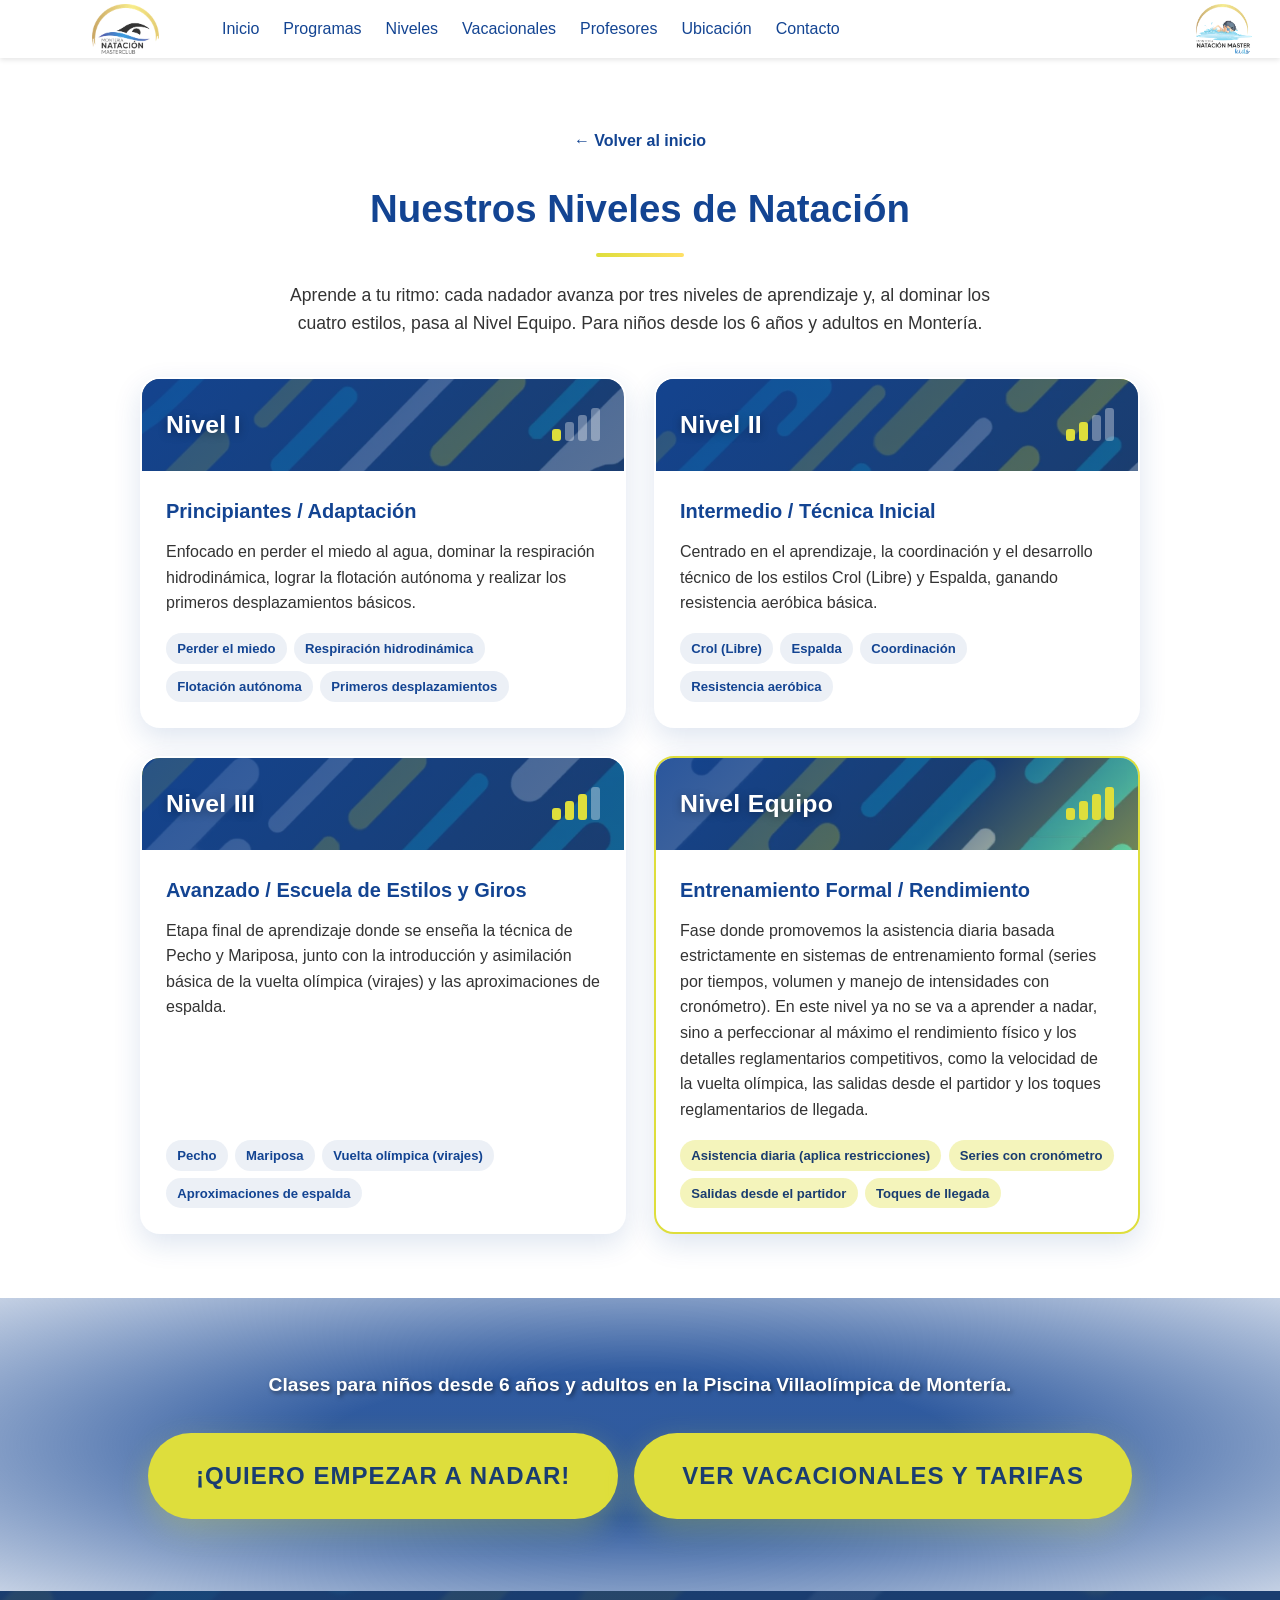
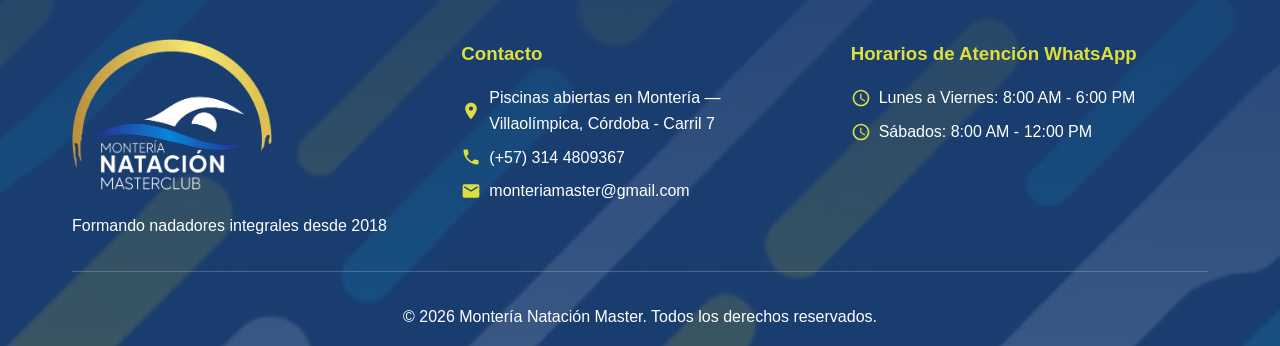
==== commit 8c6e574c: "cambios en logos" ====
--- a/niveles/index.html
+++ b/niveles/index.html
@@ -92,7 +92,7 @@
                 <li><a href="/">Inicio</a></li>
                 <li><a href="/#programas">Programas</a></li>
                 <li><a href="/niveles/" aria-current="page">Niveles</a></li>
-                <li><a href="/#planes">Planes</a></li>
+                <li><a href="/#vacacionales">Vacacionales</a></li>
                 <li><a href="/#profesores">Profesores</a></li>
                 <li><a href="/#ubicacion">Ubicación</a></li>
                 <li><a href="/#contacto">Contacto</a></li>
@@ -181,7 +181,7 @@
                 <p class="enrollment-text">Clases para niños desde 6 años y adultos en la Piscina Villaolímpica de Montería.</p>
                 <div class="levels-page-actions">
                     <a href="https://wa.me/573144809367?text=Hola,%20vi%20los%20niveles%20de%20natación%20y%20quiero%20inscribirme%20con%20matrícula%20gratis." target="_blank" rel="noopener noreferrer" class="enrollment-button">¡Quiero empezar a nadar!</a>
-                    <a href="/#planes" class="enrollment-button">Ver planes y tarifas</a>
+                    <a href="/#vacacionales" class="enrollment-button">Ver vacacionales y tarifas</a>
                 </div>
             </div>
         </section>
